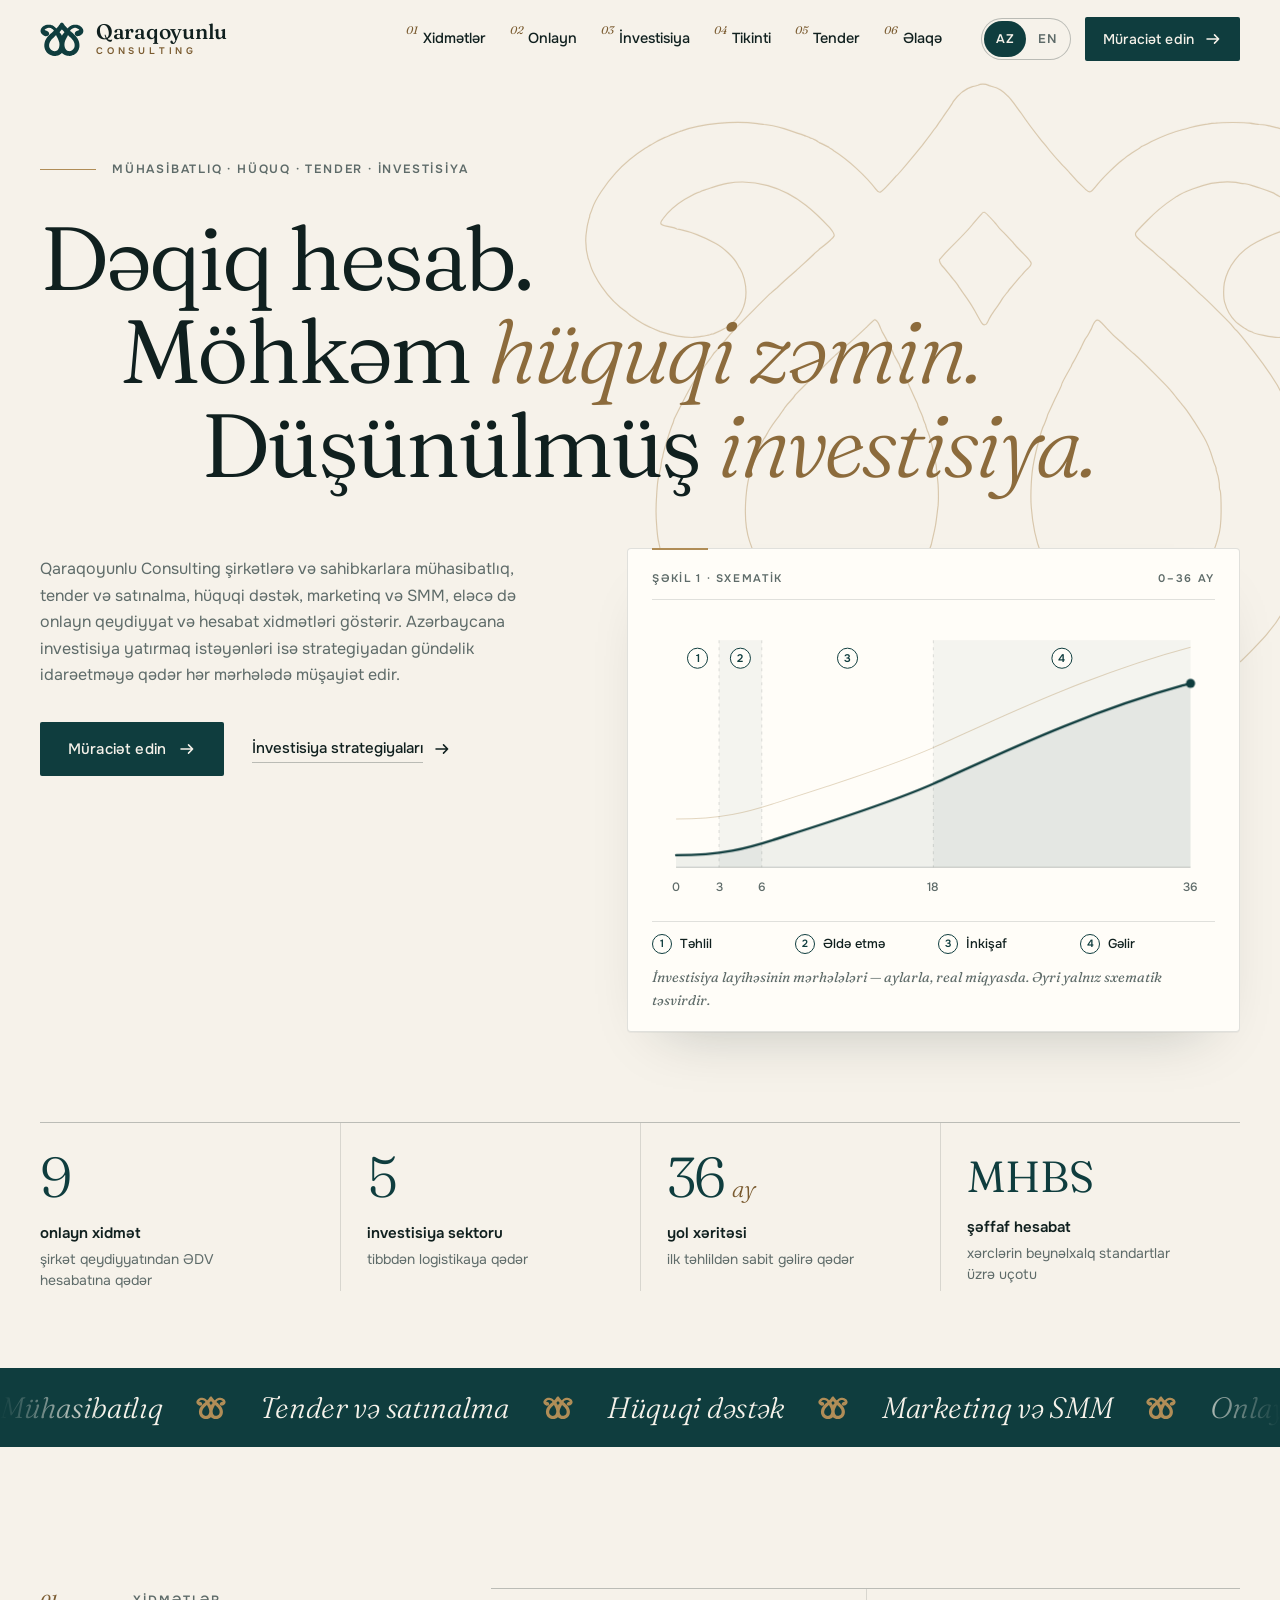
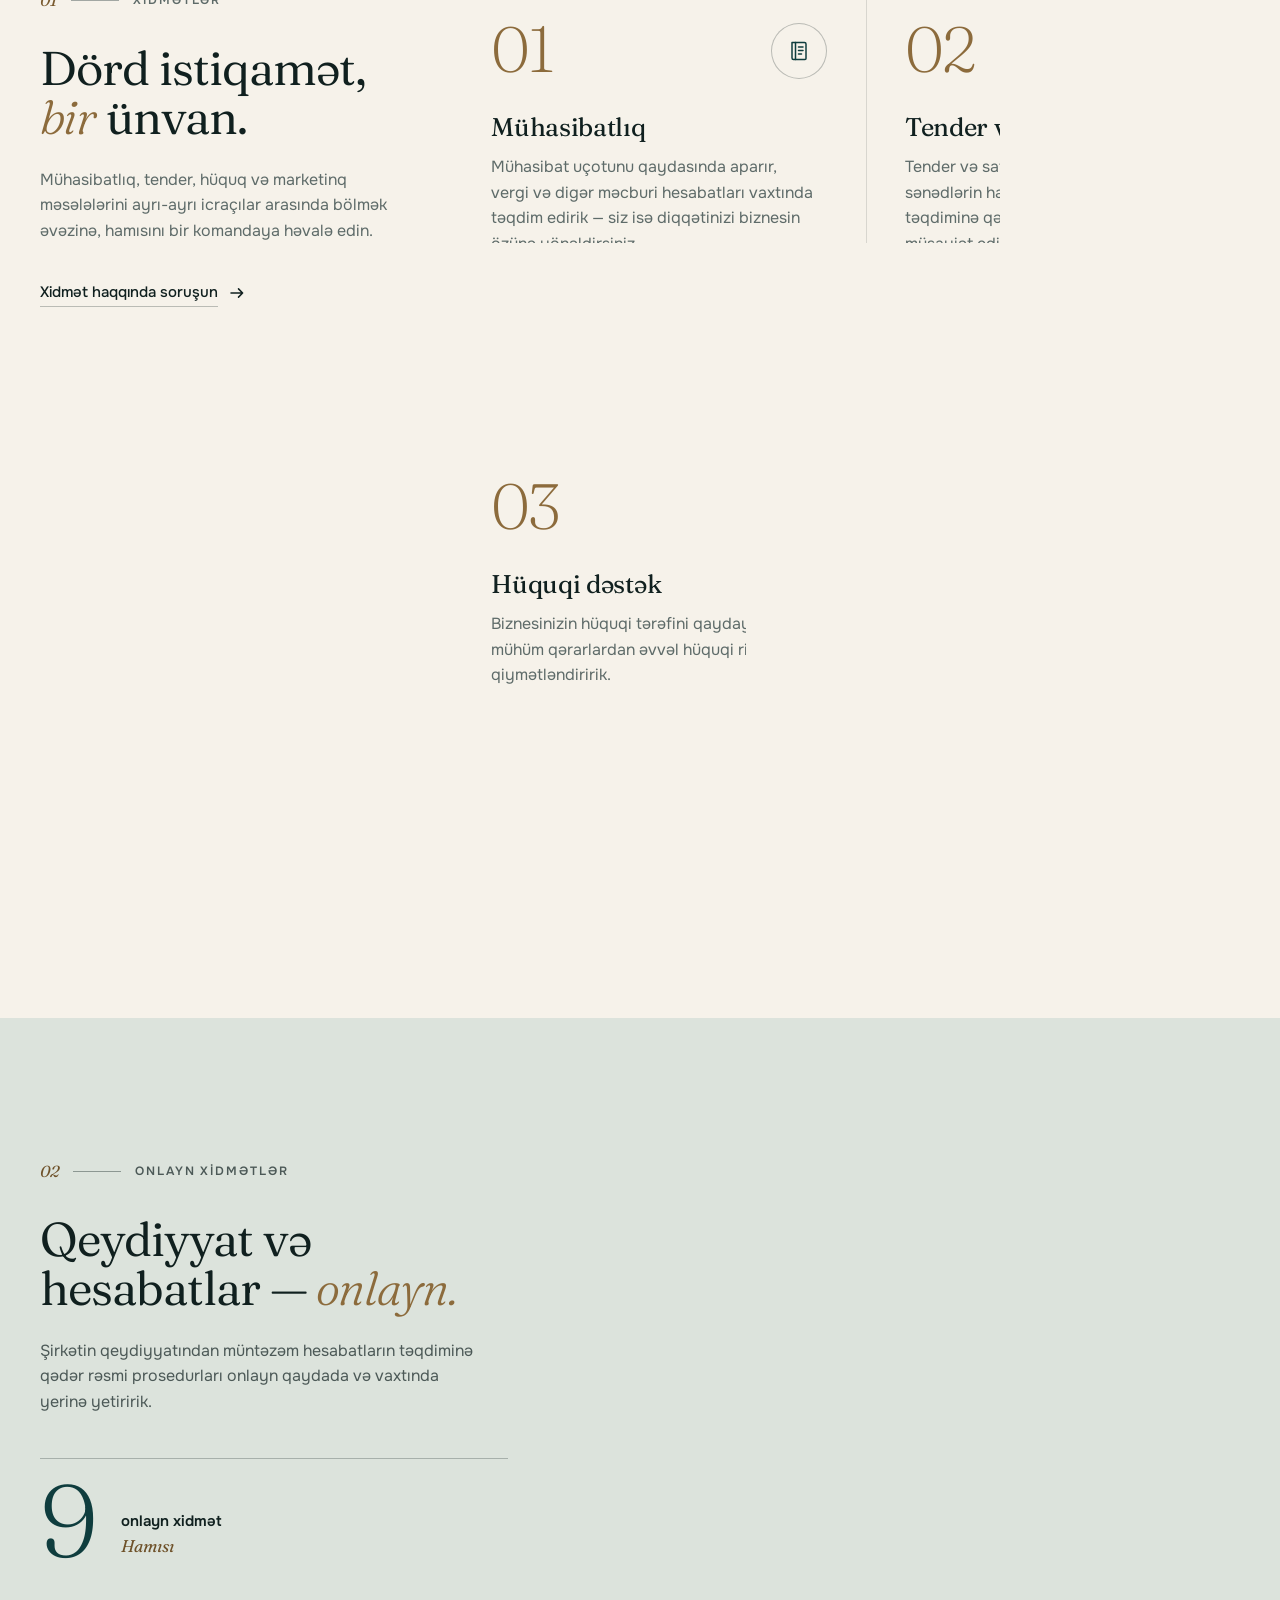
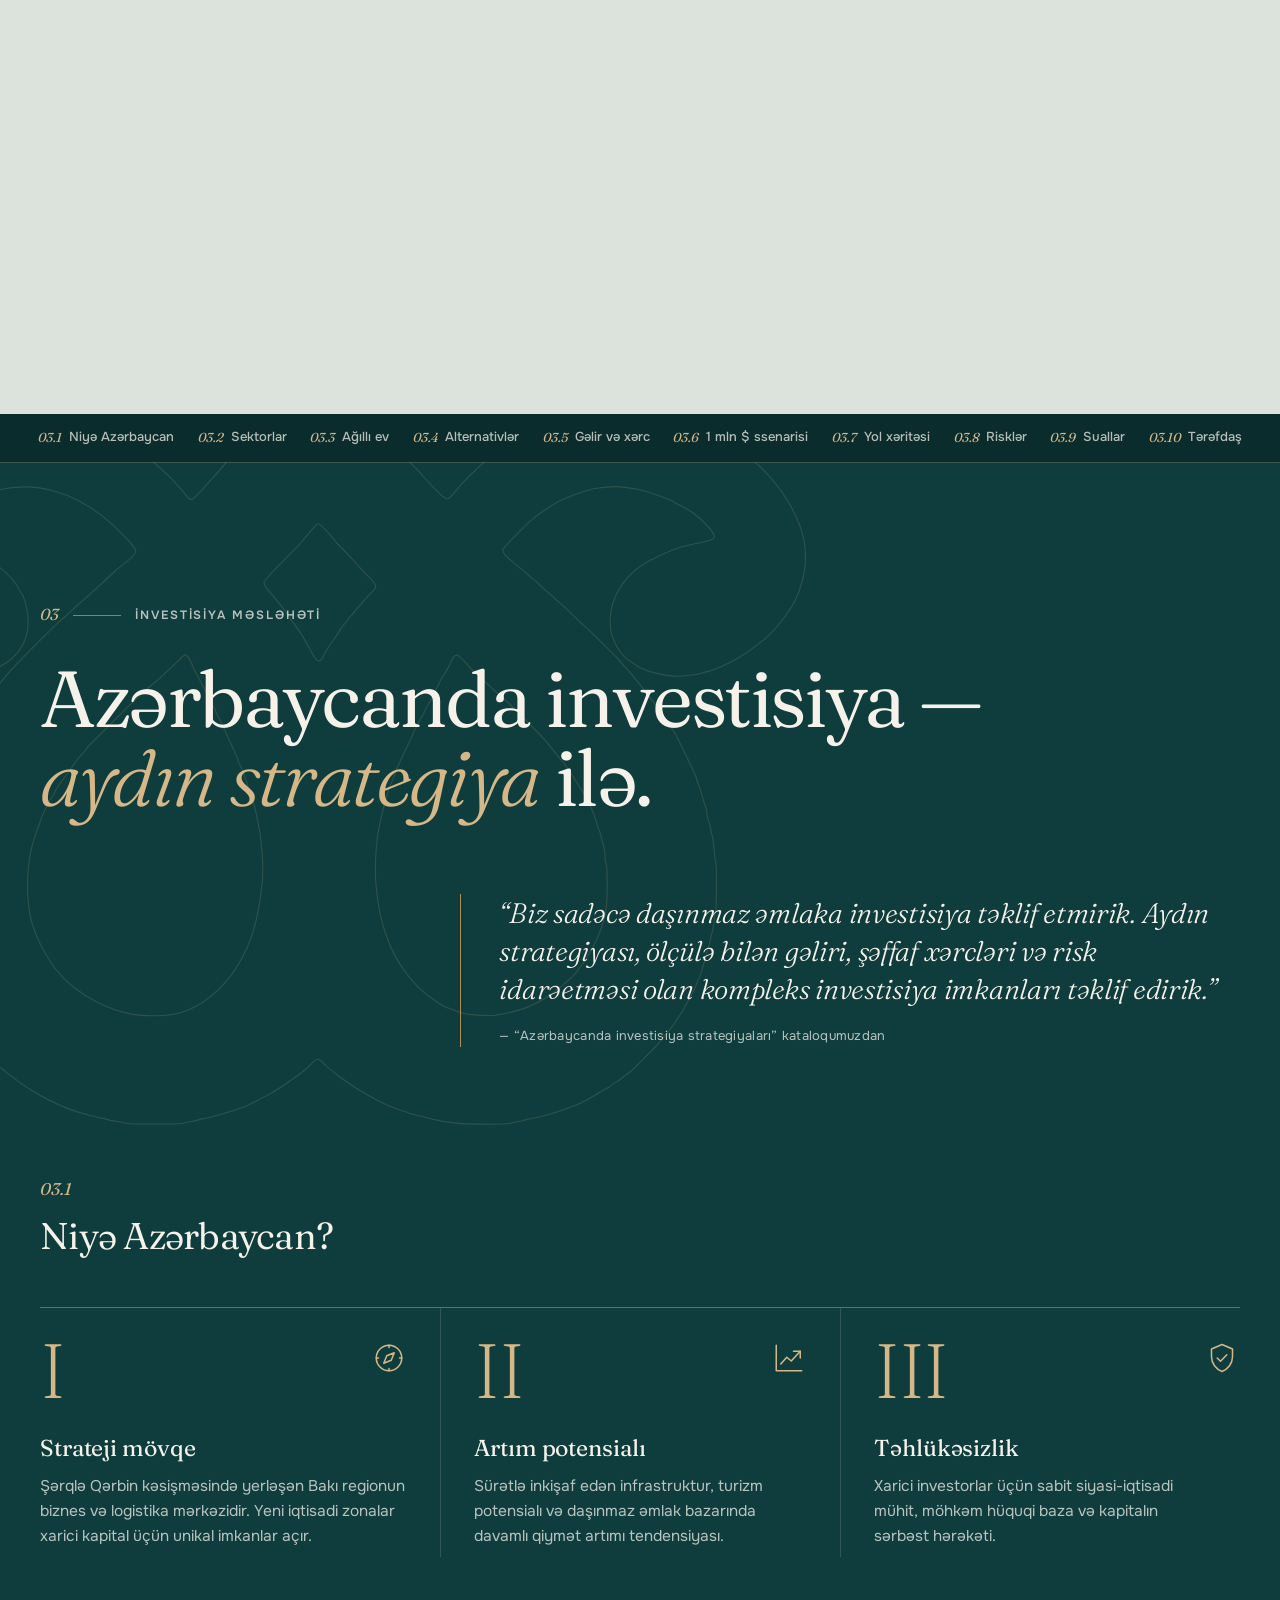
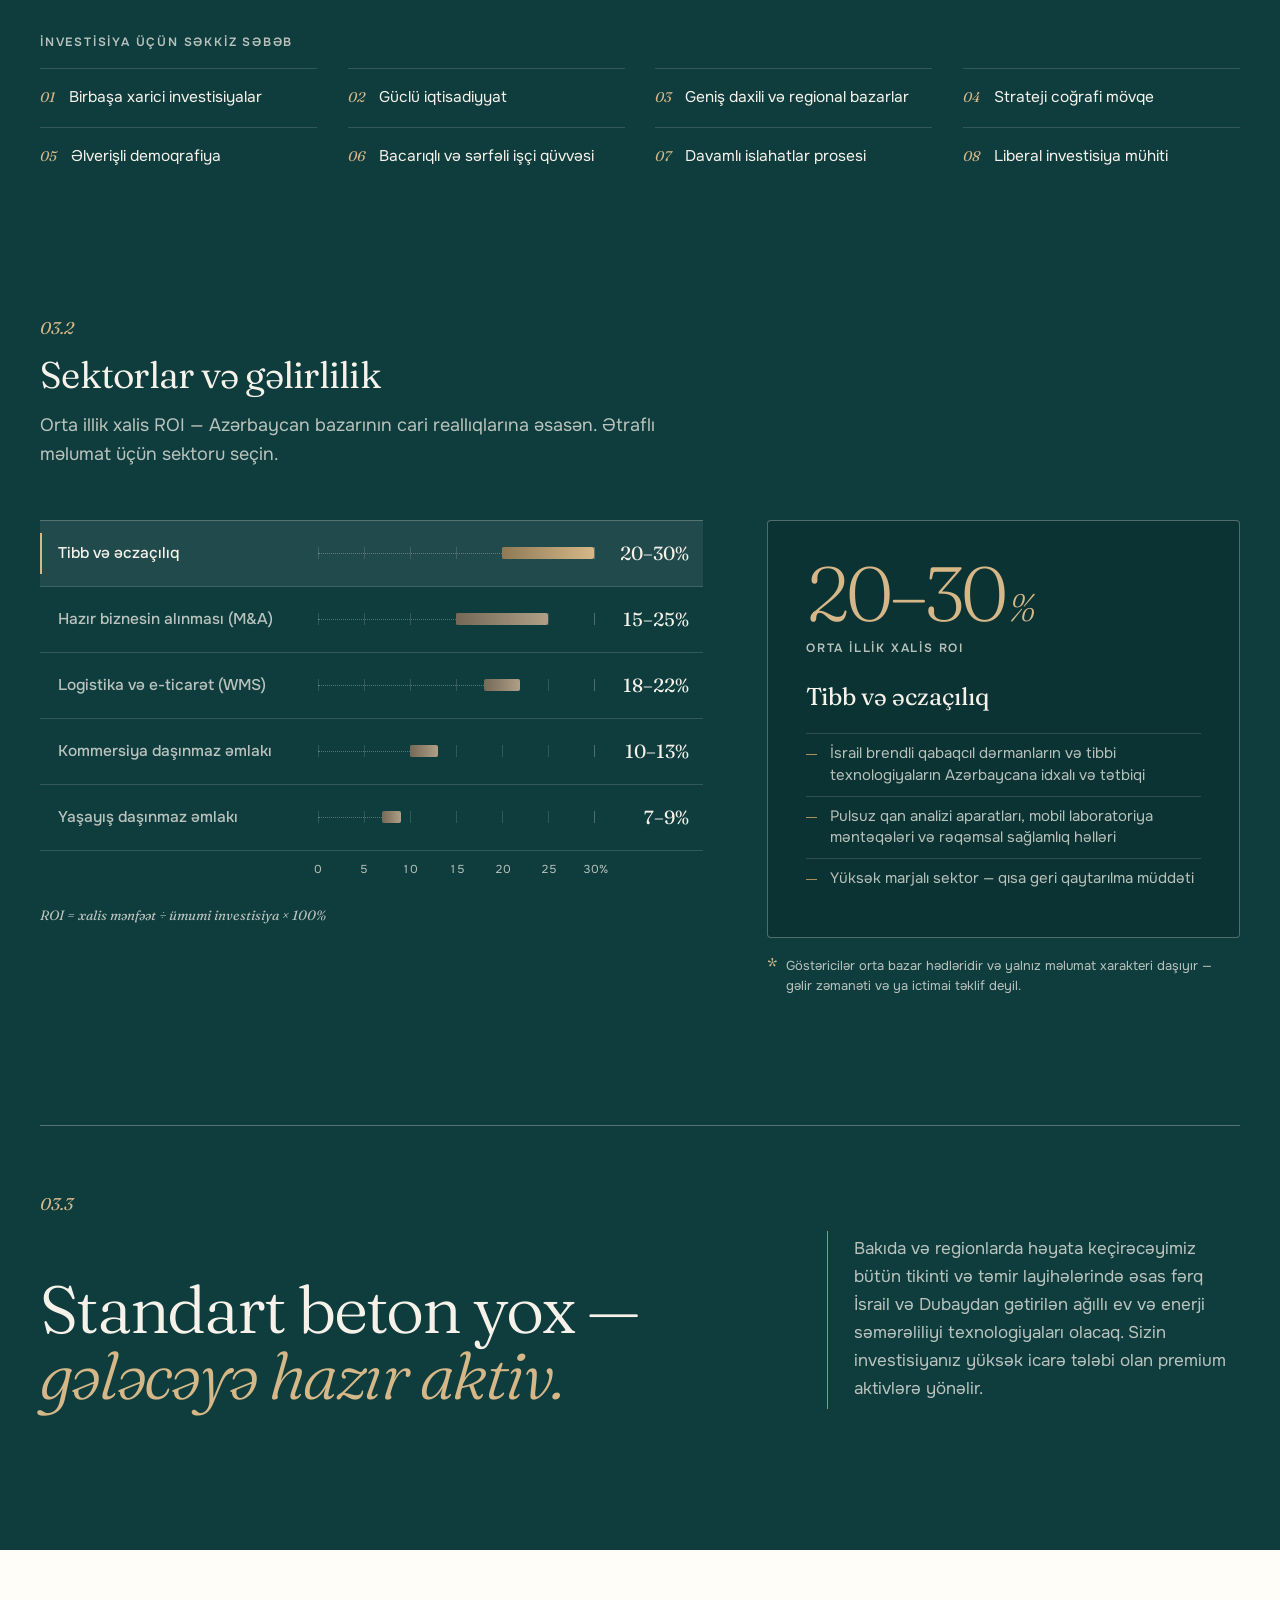
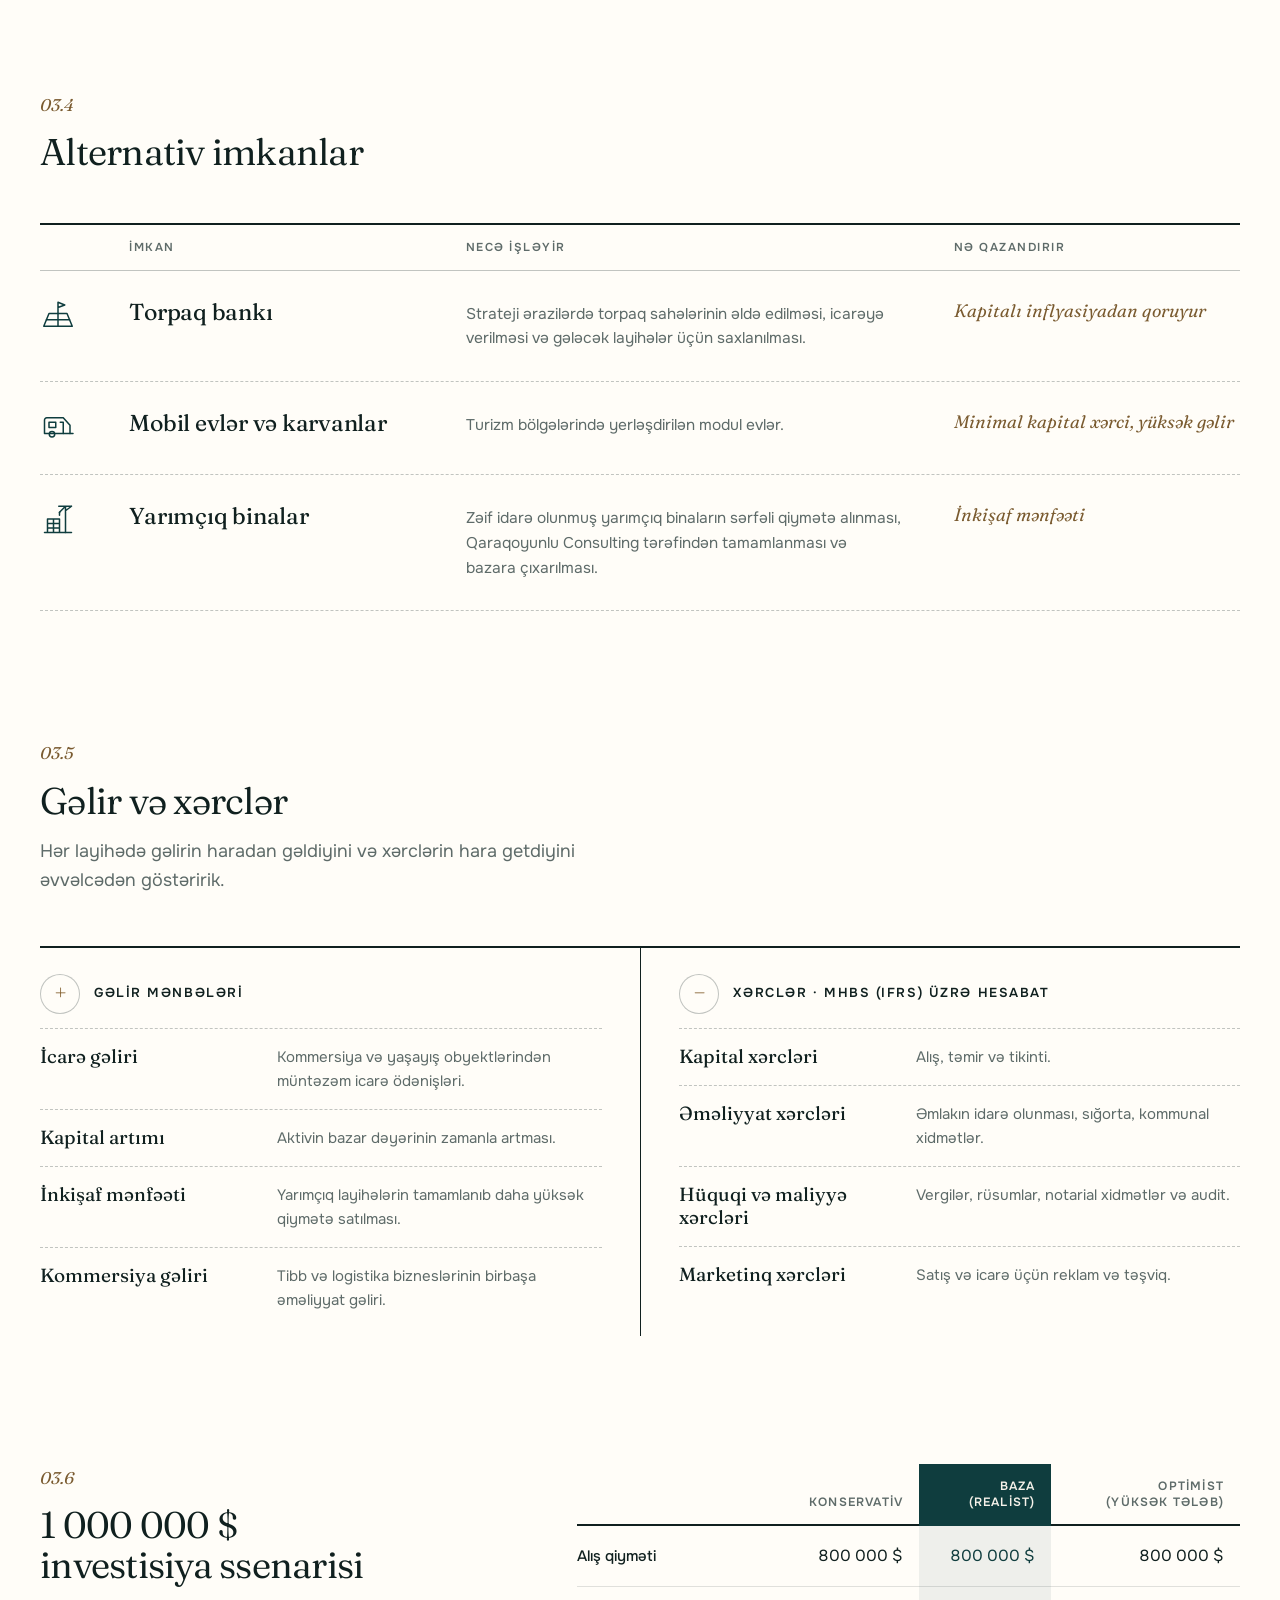
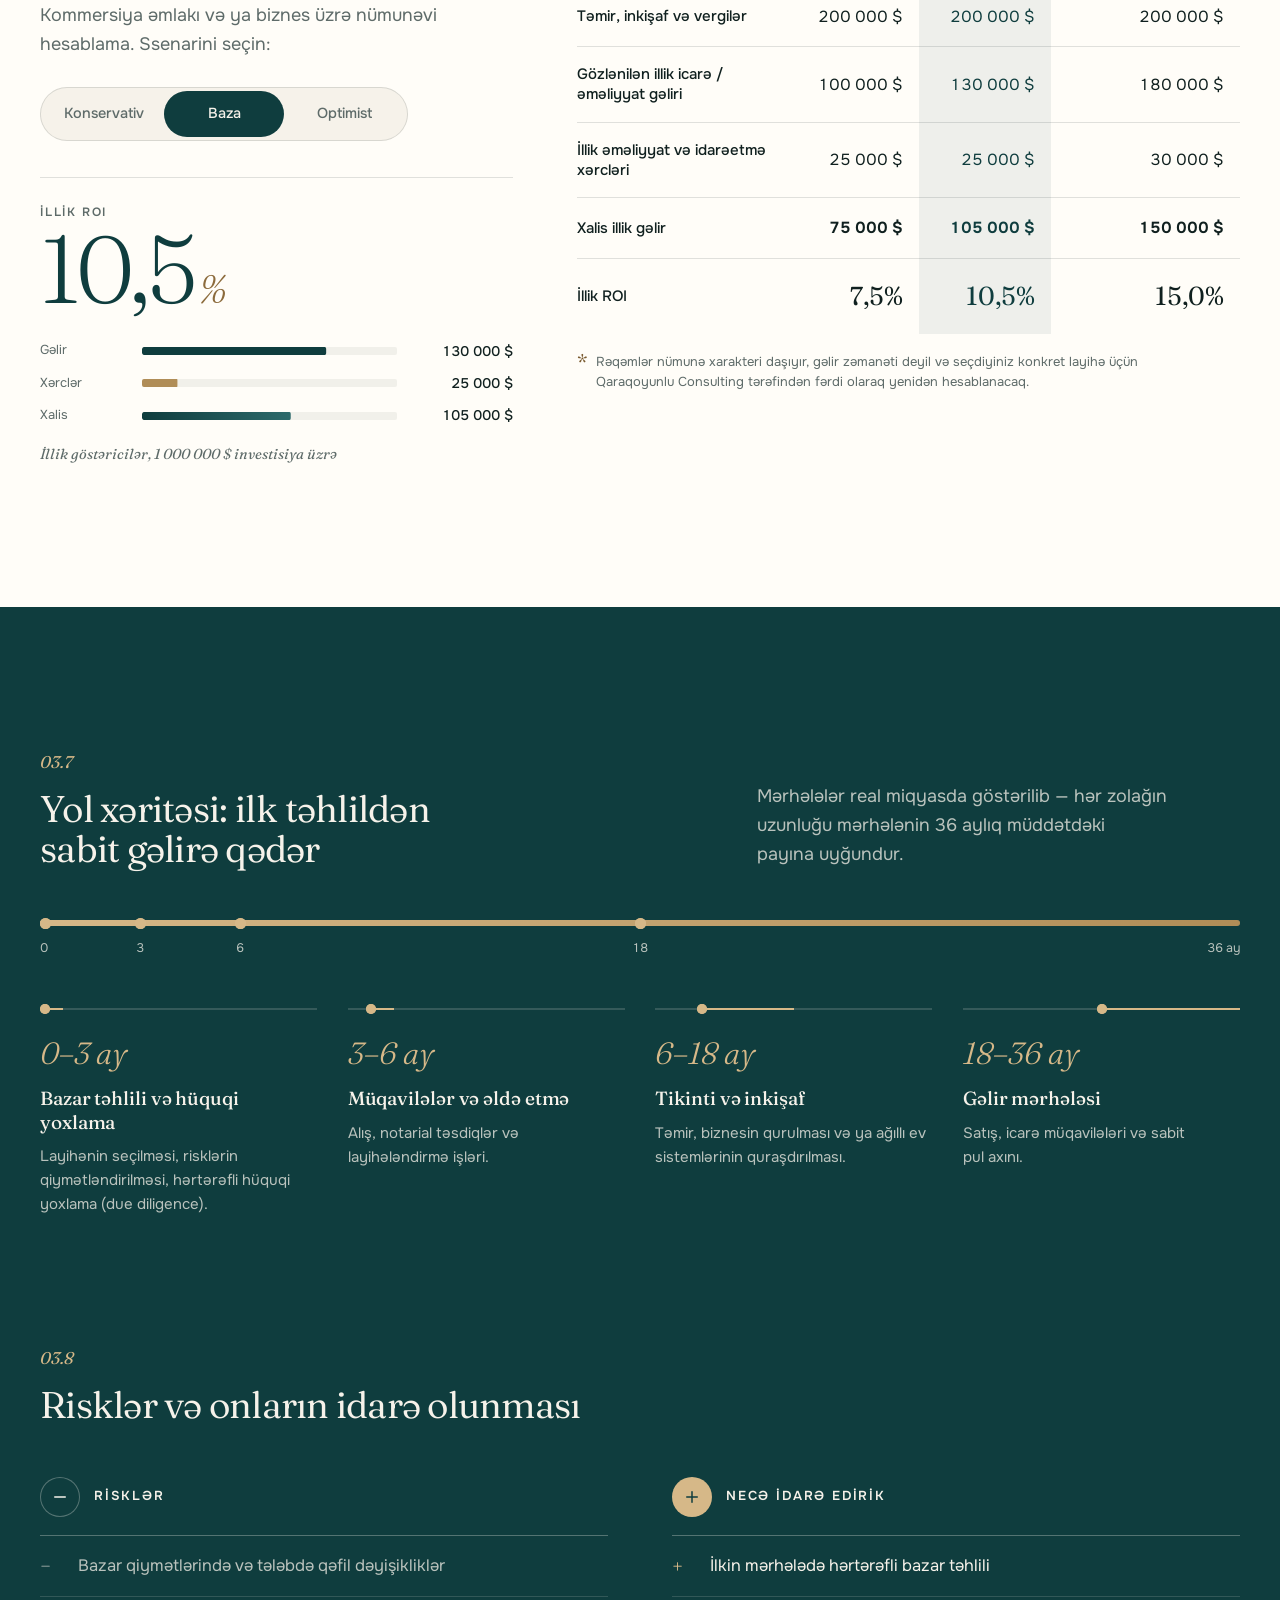
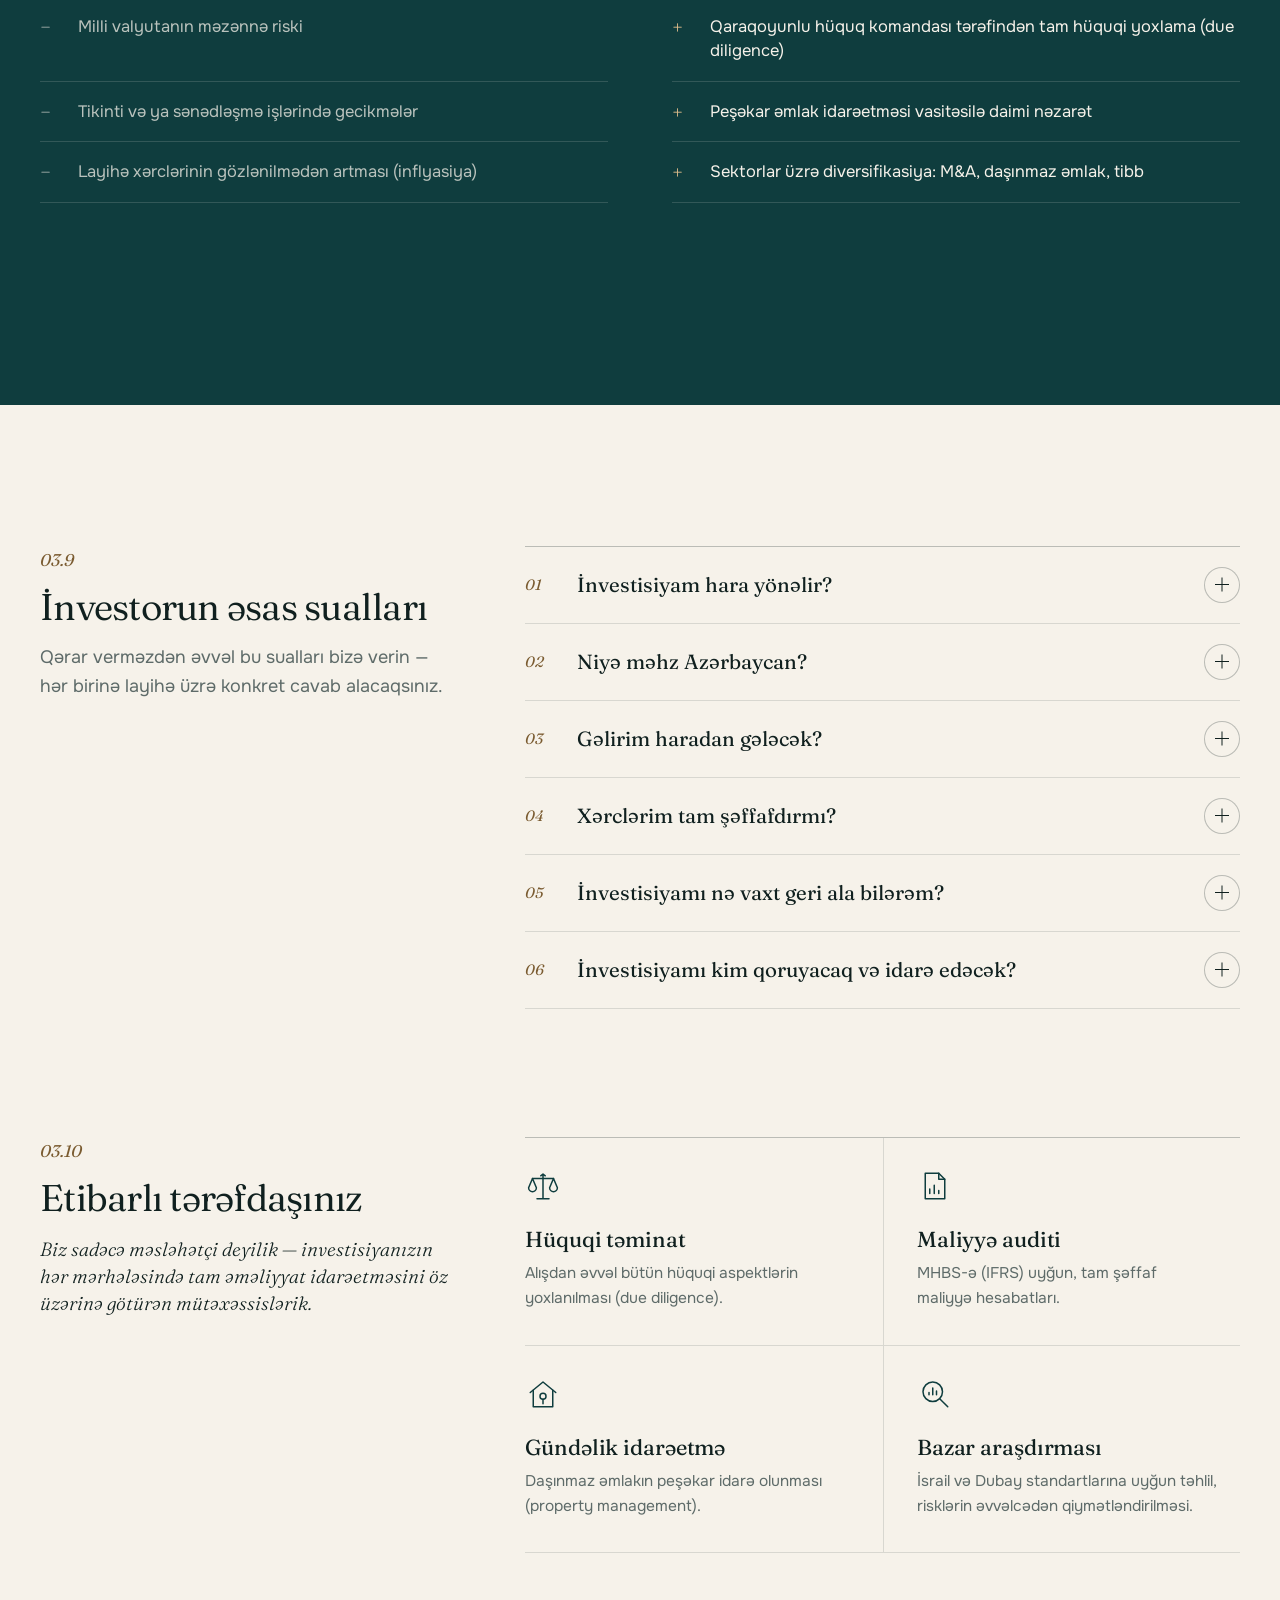
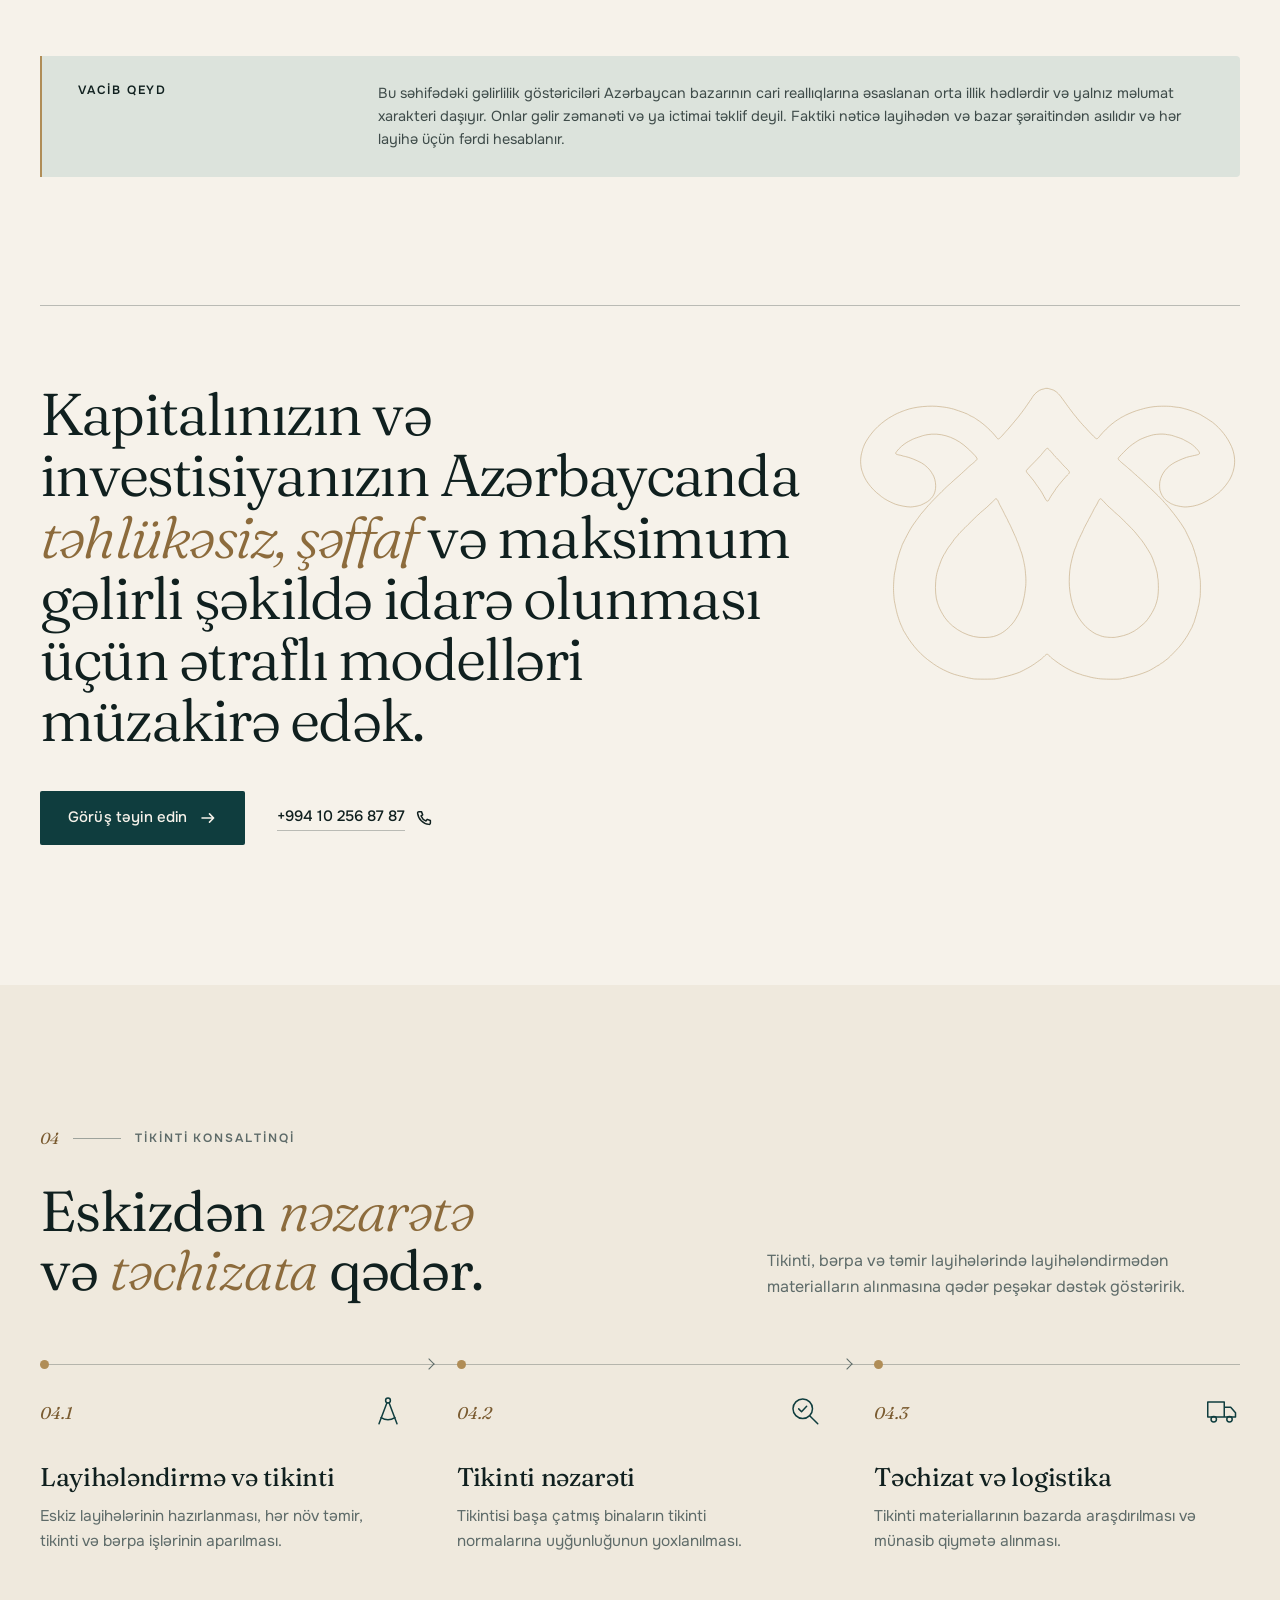
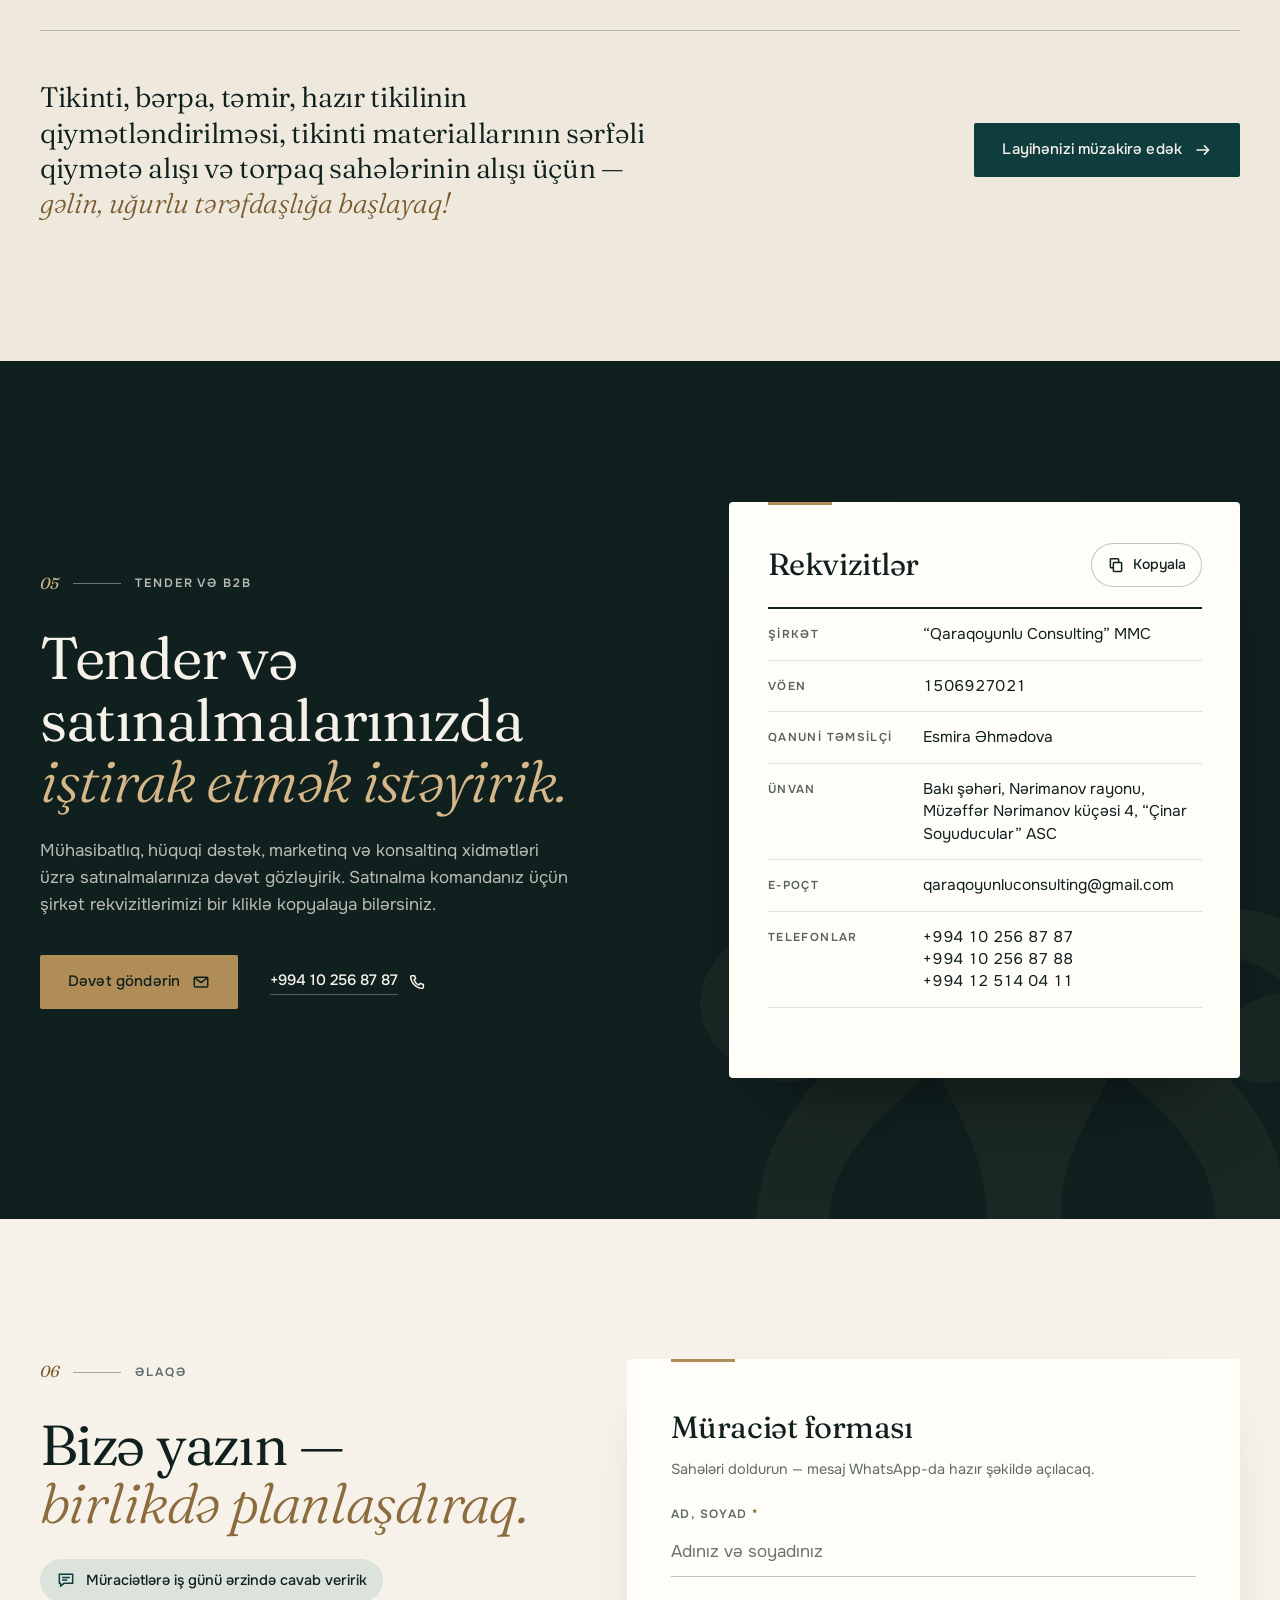
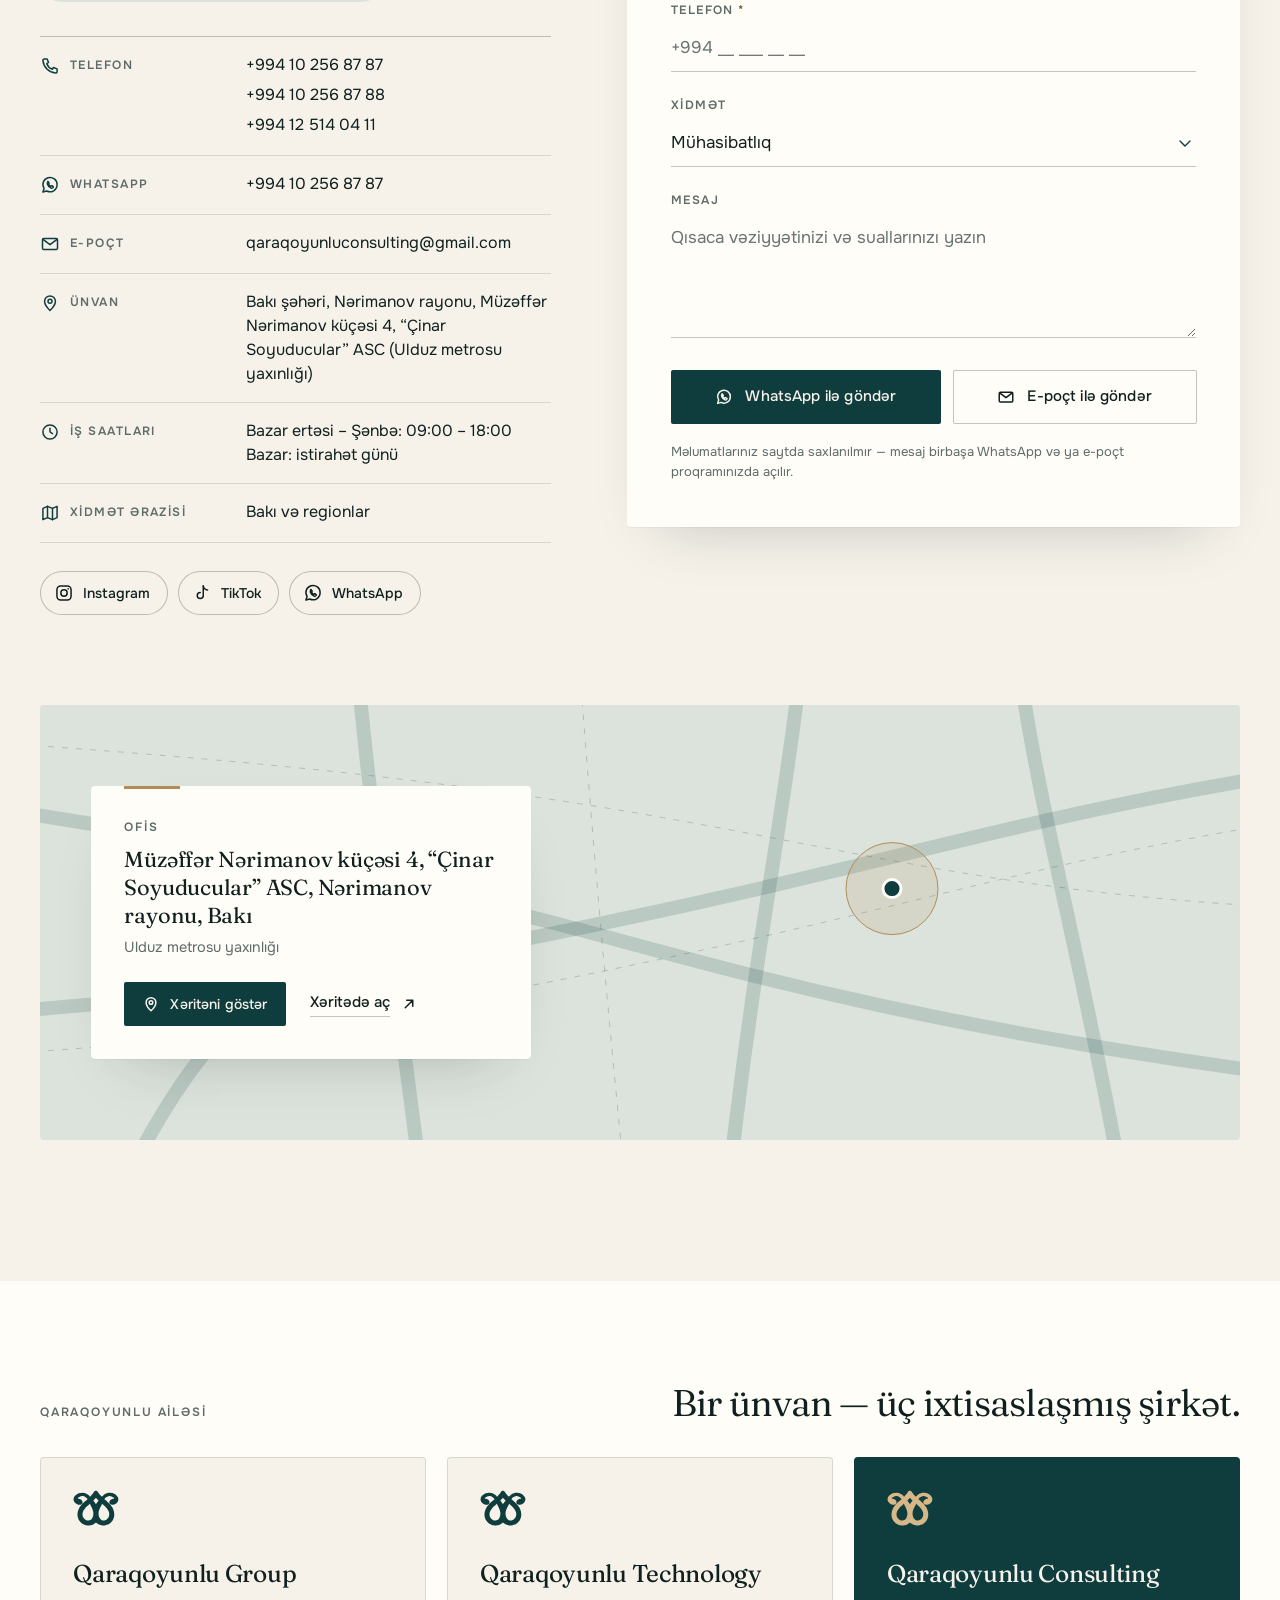
==== consulting/index.html @ 3daa5a55 "Qaraqoyunlu saytları: təqdimat versiyası Co-Authored-By: Claude Opus 5.5 <noreply@anthropic.com> Cla" ====
<!doctype html>
<html lang="az">
<head>
  <meta name="robots" content="noindex, nofollow">
  <meta charset="utf-8">
  <meta name="viewport" content="width=device-width, initial-scale=1, viewport-fit=cover">
  <title data-i18n="meta.title">Qaraqoyunlu Consulting — mühasibatlıq, tender, hüquqi dəstək və investisiya | Bakı</title>
  <meta name="description" content="Qaraqoyunlu Consulting MMC: mühasibatlıq, tender və satınalma, hüquqi dəstək, marketinq və SMM, onlayn qeydiyyat və hesabatlar, Azərbaycanda investisiya strategiyaları. Bakı, Nərimanov rayonu." data-i18n-attr="content:meta.desc">
  <link rel="canonical" href="https://qaraqoyunluconsulting.az/">
  <link rel="alternate" hreflang="az" href="https://qaraqoyunluconsulting.az/">
  <link rel="alternate" hreflang="en" href="https://qaraqoyunluconsulting.az/?lang=en">
  <link rel="alternate" hreflang="x-default" href="https://qaraqoyunluconsulting.az/">
  <meta name="theme-color" content="#F6F2EA">
  <link rel="icon" href="favicon.svg" type="image/svg+xml">

  <!-- Open Graph -->
  <meta property="og:type" content="website">
  <meta property="og:site_name" content="Qaraqoyunlu Consulting">
  <meta property="og:title" content="Qaraqoyunlu Consulting — dəqiq hesab, möhkəm hüquqi zəmin, düşünülmüş investisiya" data-i18n-attr="content:meta.og.title">
  <meta property="og:description" content="Mühasibatlıq, tender və satınalma, hüquqi dəstək, SMM, onlayn qeydiyyat və Azərbaycanda investisiya məsləhəti — bir ünvanda." data-i18n-attr="content:meta.og.desc">
  <meta property="og:url" content="https://qaraqoyunluconsulting.az/">
  <!-- og-image.jpg is a generated typographic card (1200×630); replace if the client prefers another visual -->
  <meta property="og:image" content="https://qaraqoyunluconsulting.az/assets/img/og-image.jpg">
  <meta property="og:image:width" content="1200">
  <meta property="og:image:height" content="630">
  <meta property="og:locale" content="az_AZ">
  <meta property="og:locale:alternate" content="en_US">
  <meta name="twitter:card" content="summary_large_image">

  <!-- above-the-fold fonts: display (upright + italic for the headline emphasis) and body;
       the *-az-* files are ~4 KB subsets holding the Azerbaijani letters Ə ə İ Ğ ğ Ş ş -->
  <link rel="preload" href="assets/fonts/fraunces-latin-wght-normal.woff2" as="font" type="font/woff2" crossorigin>
  <link rel="preload" href="assets/fonts/fraunces-az-wght-normal.woff2" as="font" type="font/woff2" crossorigin>
  <link rel="preload" href="assets/fonts/fraunces-latin-wght-italic.woff2" as="font" type="font/woff2" crossorigin>
  <link rel="preload" href="assets/fonts/fraunces-az-wght-italic.woff2" as="font" type="font/woff2" crossorigin>
  <link rel="preload" href="assets/fonts/onest-latin-wght-normal.woff2" as="font" type="font/woff2" crossorigin>
  <link rel="preload" href="assets/fonts/onest-az-wght-normal.woff2" as="font" type="font/woff2" crossorigin>
  <link rel="stylesheet" href="assets/css/fonts.css">
  <link rel="stylesheet" href="assets/css/base.css">
  <link rel="stylesheet" href="assets/css/style.css">
  <!-- hides reveal targets before first paint (core.js adds the same class);
       if core.js never arrives, the class is removed again so no content stays hidden.
       An English visit (?lang=en, or English chosen earlier) gets lang="en" before the page is
       laid out: switching it later makes the browser re-shape and re-lay out every line. -->
  <script>(function(d){d.classList.add('js');try{var l=new URLSearchParams(location.search).get('lang');if(l!=='az'&&l!=='en')l=localStorage.getItem('qq-lang');if(l==='en')d.setAttribute('lang','en');}catch(e){}setTimeout(function(){if(!window.QQ){d.classList.remove('js');d.setAttribute('lang','az');}},2500);})(document.documentElement);</script>

  <!-- TODO(client): placeholder — openingHours, areaServed and the TikTok URL in sameAs are approved placeholders; confirm. -->
  <script type="application/ld+json">
  {
    "@context": "https://schema.org",
    "@type": "ProfessionalService",
    "@id": "https://qaraqoyunluconsulting.az/#company",
    "name": "Qaraqoyunlu Consulting",
    "legalName": "\"Qaraqoyunlu Consulting\" MMC",
    "url": "https://qaraqoyunluconsulting.az/",
    "logo": "https://qaraqoyunluconsulting.az/assets/img/logo-mark.svg",
    "image": "https://qaraqoyunluconsulting.az/assets/img/og-image.jpg",
    "description": "Mühasibatlıq, tender və satınalma, hüquqi dəstək, marketinq və SMM, onlayn qeydiyyat və hesabatlar, Azərbaycanda investisiya məsləhəti.",
    "taxID": "1506927021",
    "email": "qaraqoyunluconsulting@gmail.com",
    "telephone": ["+994102568787", "+994102568788", "+994125140411"],
    "openingHours": "Mo-Sa 09:00-18:00",
    "areaServed": "Bakı və regionlar",
    "address": {
      "@type": "PostalAddress",
      "streetAddress": "Müzəffər Nərimanov küçəsi 4, \"Çinar Soyuducular\" ASC",
      "addressLocality": "Bakı",
      "addressRegion": "Nərimanov rayonu",
      "addressCountry": "AZ"
    },
    "sameAs": [
      "https://www.instagram.com/qaraqoyunluconsulting/",
      "https://www.tiktok.com/@qaraqoyunluconsulting"
    ]
  }
  </script>
</head>
<body>
<!-- Logo symbol: reuse anywhere with an svg (viewBox 0 0 1812 1422) containing use href="#qq-mark" -->
<svg xmlns="http://www.w3.org/2000/svg" style="display:none" aria-hidden="true"><symbol id="qq-mark" viewBox="0 0 1812 1422"><path fill-rule="evenodd" d="M889 27C886 28,881 30,877 30C863 34,846 47,834 64C832 69,823 81,810 100C809 102,804 108,801 113C798 118,794 123,793 124C790 129,776 147,766 160C748 182,709 228,708 228C708 228,701 236,692 246C673 267,671 268,663 257C642 229,602 192,570 172C566 169,561 166,560 165C557 163,557 163,538 154C532 150,527 147,526 147C526 146,523 145,519 144C515 142,509 140,504 138C496 135,475 128,460 123C449 120,427 115,416 114C412 113,405 113,401 112C351 105,276 112,234 128C231 129,226 131,223 132C217 134,208 138,196 143C189 146,172 155,166 159C163 160,158 164,154 166C132 180,106 201,88 221C65 246,42 281,36 300C35 303,34 306,33 308C32 310,30 315,30 319C29 322,27 327,27 330C25 334,24 344,22 360C21 373,23 397,27 411C29 415,30 420,31 422C34 435,47 460,57 473C70 492,93 516,113 530C116 533,120 536,121 537C126 540,134 546,134 546C135 546,138 548,141 550C150 556,174 567,186 572C208 579,238 585,257 585C266 585,290 581,296 579C298 578,302 577,304 577C309 575,330 565,337 560C364 541,376 518,376 485C376 466,370 444,363 433C362 432,359 427,357 423C350 409,326 386,309 377C283 363,252 351,233 347C230 347,226 345,223 345C221 344,215 342,210 341C186 337,183 334,192 323C204 307,222 291,240 280C247 276,270 264,271 264C272 264,275 263,278 261C282 260,290 257,296 255C303 253,311 250,314 249C317 248,326 246,335 244C394 234,456 251,509 293C527 307,546 326,561 342C570 353,572 356,571 360C570 363,555 377,538 390C535 393,529 398,525 402C518 409,500 425,486 438C464 457,454 466,445 475C440 479,433 485,431 487C426 491,357 560,354 564C353 566,347 572,341 578C332 589,310 615,305 620C304 622,300 627,296 633C292 638,288 644,287 645C286 646,284 649,283 651C276 659,256 689,252 698C247 706,219 761,217 766C217 768,215 773,214 776C208 789,192 843,192 848C192 849,191 852,190 855C190 858,188 864,188 869C186 880,183 892,182 897C180 905,177 946,177 970C177 989,180 1029,183 1038C183 1039,185 1046,186 1053C187 1060,189 1068,190 1070C190 1072,191 1077,192 1080C194 1091,207 1131,213 1143C215 1147,217 1151,217 1152C217 1153,218 1155,220 1158C221 1160,222 1163,222 1164C222 1164,223 1167,225 1170C227 1173,230 1177,231 1179C232 1181,235 1186,238 1191C269 1242,308 1285,354 1317C357 1319,362 1323,366 1326C370 1328,376 1333,380 1335C383 1337,390 1341,395 1344C416 1356,445 1369,464 1375C486 1381,496 1384,506 1386C512 1387,519 1389,522 1390C526 1391,533 1392,538 1393C543 1394,550 1395,553 1396C563 1398,647 1398,657 1396C661 1395,667 1394,672 1393C676 1393,682 1391,685 1390C688 1389,694 1388,698 1387C714 1384,754 1372,772 1365C779 1362,801 1350,809 1346C827 1336,841 1327,850 1320C853 1318,856 1316,857 1315C867 1309,885 1294,892 1286C901 1277,903 1278,915 1290C919 1295,923 1298,943 1313C979 1340,1027 1366,1054 1373C1057 1374,1064 1376,1068 1378C1073 1379,1082 1382,1088 1383C1094 1385,1103 1387,1110 1389C1116 1390,1123 1392,1126 1392C1130 1393,1138 1394,1144 1395C1160 1398,1240 1399,1251 1396C1254 1395,1260 1394,1265 1393C1269 1393,1275 1391,1279 1390C1283 1389,1288 1388,1292 1387C1314 1383,1346 1373,1368 1364C1386 1357,1396 1351,1418 1337C1423 1335,1428 1331,1430 1331C1431 1330,1434 1328,1436 1326C1439 1324,1443 1321,1446 1320C1455 1313,1464 1306,1472 1300C1481 1292,1520 1252,1528 1242C1540 1228,1558 1202,1565 1190C1574 1174,1583 1157,1585 1154C1588 1146,1592 1136,1593 1134C1594 1134,1596 1128,1598 1120C1600 1113,1603 1104,1604 1100C1606 1096,1607 1090,1608 1086C1609 1083,1610 1077,1612 1072C1613 1068,1615 1062,1615 1058C1616 1054,1617 1050,1618 1048C1618 1045,1620 1038,1621 1030C1621 1023,1623 1014,1624 1010C1625 1000,1626 932,1624 926C1623 923,1623 917,1622 912C1620 888,1618 876,1617 872C1616 870,1615 866,1615 863C1614 860,1613 853,1611 847C1609 841,1608 836,1608 835C1608 833,1607 830,1607 827C1602 813,1599 801,1597 794C1594 786,1593 782,1587 765C1583 756,1556 699,1551 690C1528 653,1506 624,1479 591C1471 581,1462 570,1459 568C1457 566,1452 560,1448 555C1439 545,1393 500,1384 492C1381 490,1374 483,1368 477C1362 471,1353 463,1348 458C1343 454,1338 449,1336 448C1335 447,1330 442,1326 438C1321 434,1316 430,1314 428C1313 427,1306 421,1299 414C1291 408,1281 399,1277 395C1272 391,1262 383,1254 376C1239 363,1236 359,1238 354C1239 352,1249 341,1262 328C1286 303,1297 294,1320 279C1323 277,1328 274,1329 273C1344 263,1382 249,1405 244C1423 241,1447 240,1460 242C1466 243,1475 245,1480 245C1486 246,1493 248,1496 249C1499 250,1507 253,1514 255C1527 259,1539 264,1544 266C1545 267,1550 270,1556 273C1568 279,1569 280,1579 286C1591 294,1601 303,1614 318C1625 332,1624 336,1606 340C1601 341,1593 343,1588 344C1583 345,1577 347,1574 347C1558 350,1527 363,1506 374C1467 394,1441 428,1434 465C1432 477,1432 499,1435 508C1439 523,1448 539,1459 550C1464 555,1485 569,1490 571C1492 571,1495 573,1496 573C1500 577,1539 585,1553 585C1563 585,1590 582,1599 579C1603 578,1608 576,1611 576C1638 568,1675 548,1700 527C1704 524,1708 520,1711 519C1722 510,1745 484,1754 470C1756 467,1759 462,1760 461C1764 456,1776 431,1776 427C1777 425,1778 421,1779 419C1780 417,1782 407,1784 399C1790 366,1786 332,1772 300C1752 255,1722 217,1682 185C1677 182,1651 164,1646 162C1645 161,1641 158,1638 157C1621 146,1619 146,1598 137C1586 132,1556 122,1549 121C1547 120,1541 119,1534 117C1528 116,1518 114,1511 114C1504 113,1495 112,1490 111C1479 109,1427 109,1415 111C1410 111,1402 112,1397 113C1387 114,1369 118,1357 121C1354 122,1347 124,1343 125C1319 131,1293 142,1272 152C1265 156,1257 160,1255 161C1252 162,1249 164,1248 165C1247 166,1241 170,1234 174C1228 178,1221 183,1218 185C1216 187,1211 191,1208 193C1195 203,1166 231,1154 246C1139 265,1137 266,1129 259C1121 252,1097 227,1092 221C1089 217,1082 210,1077 205C1068 195,1053 179,1044 167C1041 163,1034 155,1030 150C1022 140,992 100,984 88C972 72,961 56,955 51C946 41,932 32,924 31C922 30,917 29,914 28C907 25,896 24,889 27M898 311C894 315,883 328,878 334C872 342,853 362,828 387C814 401,805 412,804 413C803 418,805 420,810 427C813 430,819 437,823 442C827 447,833 455,836 458C839 462,845 469,848 475C852 480,856 487,858 489C869 504,875 513,882 526C898 555,899 557,903 557C907 557,909 555,911 550C913 545,924 527,933 515C936 511,941 503,944 498C947 494,952 487,955 484C957 481,961 476,963 474C965 472,969 466,973 462C977 458,983 450,987 446C991 441,996 436,998 434C1011 422,1011 421,990 400C980 390,969 379,966 374C962 370,953 360,946 353C938 346,931 337,929 334C915 318,906 308,903 308C901 308,899 309,898 311M644 561C626 578,618 586,606 596C601 600,593 607,588 611C583 616,577 622,574 624C566 631,492 705,485 712C483 716,478 722,474 726C470 730,465 736,462 740C460 744,454 752,449 759C438 773,434 778,426 792C422 799,418 807,415 810C410 820,403 833,401 840C383 888,379 902,376 938C373 973,376 1012,384 1036C386 1042,389 1050,390 1053C393 1063,407 1089,419 1107C438 1135,470 1161,504 1178C540 1195,568 1202,609 1201C641 1200,658 1196,682 1183C705 1171,735 1143,751 1118C773 1085,786 1051,792 1016C793 1013,794 1006,795 1002C796 997,797 988,798 981C799 974,800 963,801 957C802 943,802 929,801 911C800 903,799 892,799 886C798 881,797 873,797 870C792 843,790 835,788 826C785 814,780 796,777 791C777 790,775 785,774 782C774 778,772 775,771 773C771 772,769 769,768 765C768 762,764 754,761 747C758 741,756 735,756 734C756 734,755 731,754 729C751 723,734 685,728 672C726 668,723 661,720 657C718 652,715 647,715 645C714 643,711 638,709 634C707 630,704 625,703 623C702 620,686 588,677 572C675 567,672 561,671 558C668 551,663 546,660 546C659 546,652 553,644 561M1149 549C1148 550,1143 558,1140 566C1136 573,1132 581,1131 582C1129 584,1121 599,1117 608C1116 610,1111 619,1107 627C1103 635,1098 643,1097 645C1097 647,1094 652,1091 657C1087 664,1074 689,1074 690C1074 691,1069 702,1059 722C1050 742,1043 756,1043 757C1043 759,1036 777,1035 779C1030 787,1017 836,1012 864C1007 888,1005 934,1007 960C1013 1039,1035 1095,1077 1142C1093 1160,1126 1184,1141 1188C1144 1189,1147 1190,1149 1191C1155 1194,1173 1199,1181 1199C1196 1201,1220 1201,1224 1200C1226 1199,1232 1199,1236 1198C1254 1195,1271 1190,1286 1184C1298 1178,1315 1170,1318 1167C1320 1166,1323 1164,1324 1163C1331 1159,1359 1135,1367 1127C1389 1101,1410 1064,1417 1039C1418 1035,1420 1030,1420 1028C1424 1017,1427 990,1427 969C1427 954,1426 928,1425 924C1424 923,1423 917,1423 911C1423 905,1421 896,1420 891C1418 886,1417 880,1416 878C1416 875,1415 871,1414 869C1413 867,1410 859,1408 852C1403 835,1395 816,1388 804C1372 777,1360 759,1350 745C1347 741,1343 736,1341 734C1339 731,1333 724,1328 718C1324 713,1318 705,1315 702C1310 695,1242 627,1234 621C1231 619,1225 613,1220 609C1216 605,1209 598,1204 594C1191 583,1184 576,1176 567C1157 546,1154 543,1149 549"/></symbol></svg>

<!-- Line icons: 24×24, drawn for this site (one sprite, used via <use>). Strokes do not scale
     (vector-effect in style.css), so every icon has the same 1.5px line at any size. -->
<svg class="icon-sprite" xmlns="http://www.w3.org/2000/svg" style="display:none" aria-hidden="true">
  <!-- interface -->
  <symbol id="i-arrow" viewBox="0 0 24 24"><path d="M4 12h15.5M14 6.5l5.5 5.5-5.5 5.5"/></symbol>
  <symbol id="i-arrow-ur" viewBox="0 0 24 24"><path d="M7 17 17 7M9 7h8v8"/></symbol>
  <symbol id="i-phone" viewBox="0 0 24 24"><path d="M5.2 3.5h3.4l1.6 4.3-2.1 1.4a11.6 11.6 0 0 0 6.7 6.7l1.4-2.1 4.3 1.6v3.4a1.7 1.7 0 0 1-1.8 1.7C10.7 19.9 4.1 13.3 3.5 5.3a1.7 1.7 0 0 1 1.7-1.8Z"/></symbol>
  <symbol id="i-mail" viewBox="0 0 24 24"><rect x="3" y="5.5" width="18" height="13" rx="1.5"/><path d="m3.6 6.4 8.4 6.4 8.4-6.4"/></symbol>
  <symbol id="i-pin" viewBox="0 0 24 24"><path d="M12 21s-6.5-5.9-6.5-11a6.5 6.5 0 0 1 13 0c0 5.1-6.5 11-6.5 11Z"/><circle cx="12" cy="10" r="2.4"/></symbol>
  <symbol id="i-clock" viewBox="0 0 24 24"><circle cx="12" cy="12" r="8.5"/><path d="M12 7.5V12l3 2"/></symbol>
  <symbol id="i-area" viewBox="0 0 24 24"><path d="M3.5 6.5 9 4l6 2.5L20.5 4v13.5L15 20l-6-2.5-5.5 2.5z"/><path d="M9 4v13.5M15 6.5V20"/></symbol>
  <symbol id="i-reply" viewBox="0 0 24 24"><path d="M4 5h16v11H9.5l-4 3.5V16H4z"/><path d="M8 9h8M8 12h5"/></symbol>
  <symbol id="i-wa" viewBox="0 0 24 24"><path d="M20.5 11.7a8.5 8.5 0 0 1-12.4 7.5L3.5 20.5l1.4-4.4a8.5 8.5 0 1 1 15.6-4.4Z"/><path d="M9 8.2c.3-.4.7-.4 1-.1l.9 1.6c.1.3 0 .6-.2.8l-.5.5c.5 1.1 1.4 2 2.6 2.6l.5-.5c.2-.2.5-.3.8-.2l1.6.9c.3.2.4.6.1 1l-.5.6c-.5.5-1.2.7-1.9.4A8.2 8.2 0 0 1 8.9 11c-.3-.7-.1-1.4.4-1.9Z"/></symbol>
  <symbol id="i-ig" viewBox="0 0 24 24"><rect x="3.5" y="3.5" width="17" height="17" rx="4.5"/><circle cx="12" cy="12" r="3.8"/><path d="M17 6.9v.2"/></symbol>
  <symbol id="i-tiktok" viewBox="0 0 24 24"><path d="M13.5 3.5v11.4a3.6 3.6 0 1 1-3.6-3.6"/><path d="M13.5 3.5c.5 2.7 2.4 4.6 5.2 4.9"/></symbol>
  <symbol id="i-copy" viewBox="0 0 24 24"><rect x="8.5" y="8.5" width="11" height="12" rx="1.2"/><path d="M15.5 8.5v-4a1 1 0 0 0-1-1h-9a1 1 0 0 0-1 1v10a1 1 0 0 0 1 1h3"/></symbol>
  <symbol id="i-check" viewBox="0 0 24 24"><path d="m5 12.5 4.5 4.5L19 7.5"/></symbol>
  <symbol id="i-plus" viewBox="0 0 24 24"><path d="M12 5v14M5 12h14"/></symbol>
  <symbol id="i-minus" viewBox="0 0 24 24"><path d="M5 12h14"/></symbol>
  <!-- core services -->
  <symbol id="s-ledger" viewBox="0 0 24 24"><path d="M5 3.5h12.5A1.5 1.5 0 0 1 19 5v14.5a1 1 0 0 1-1 1H6.5A1.5 1.5 0 0 1 5 19z"/><path d="M8.5 3.5v17M11.5 8h4.5M11.5 11.5h4.5M11.5 15h3"/></symbol>
  <symbol id="s-tender" viewBox="0 0 24 24"><path d="M14 20.5H5.5v-17h9l4 4V11"/><path d="M14.5 3.5v4h4M8.5 9.5h6M8.5 12.5h4"/><circle cx="16.5" cy="16" r="3.2"/><path d="m15.2 16 1 1 1.9-2"/></symbol>
  <symbol id="s-legal" viewBox="0 0 24 24"><path d="M12 4v16M8 20.5h8M5 7h14M10.5 5.2 12 4l1.5 1.2"/><path d="m5 7-2.6 6.2a2.6 2.6 0 0 0 5.2 0z"/><path d="m19 7-2.6 6.2a2.6 2.6 0 0 0 5.2 0z"/></symbol>
  <symbol id="s-smm" viewBox="0 0 24 24"><path d="M3.5 9.5v5h3l7.5 4.5v-14L6.5 9.5z"/><path d="M17.5 9a4 4 0 0 1 0 6M6.5 14.5l1.4 5h2.3l-1-4.4"/></symbol>
  <!-- investment -->
  <symbol id="p-compass" viewBox="0 0 24 24"><circle cx="12" cy="12" r="8.5"/><path d="m15.5 8.5-2 5-5 2 2-5z"/><path d="M12 3.5V5M12 19v1.5M3.5 12H5M19 12h1.5"/></symbol>
  <symbol id="p-growth" viewBox="0 0 24 24"><path d="M3.5 20.5h17M3.5 20.5v-17"/><path d="m6.5 16 4-4.5 3 2.5 6-6.5"/><path d="M15 7.5h4.5V12"/></symbol>
  <symbol id="p-shield" viewBox="0 0 24 24"><path d="M12 3 19 6v5.2c0 4.4-3 8.2-7 9.8-4-1.6-7-5.4-7-9.8V6z"/><path d="m8.8 12 2.2 2.2 4.2-4.4"/></symbol>
  <symbol id="a-land" viewBox="0 0 24 24"><path d="M2.5 19.5 6 11h12l3.5 8.5z"/><path d="M12 11v8.5M4.3 15.2h15.4"/><path d="M12 11V3.5l4.5 1.8L12 7"/></symbol>
  <symbol id="a-caravan" viewBox="0 0 24 24"><path d="M3 17V8a1.5 1.5 0 0 1 1.5-1.5h11l4.5 5V17z"/><path d="M6 9.5h4.5v3.5H6zM13.5 9.5h2v7.5"/><circle cx="8" cy="17.5" r="1.8"/><path d="M20 17h2"/></symbol>
  <symbol id="a-crane" viewBox="0 0 24 24"><path d="M3 21h18M5 21v-9h8v9M5 15h8M5 18h8M9 12v9"/><path d="M17 21V3.5M12.5 3.5H21M17 3.5 13 7.5M17 6.5l4-3"/><path d="M13 7.5v2"/></symbol>
  <!-- construction consulting -->
  <symbol id="c-design" viewBox="0 0 24 24"><circle cx="12" cy="5" r="1.6"/><path d="m11.3 6.5-5.3 14M12.7 6.5l5.3 14"/><path d="M7.4 16.4a9 9 0 0 0 9.2 0"/></symbol>
  <symbol id="c-inspect" viewBox="0 0 24 24"><circle cx="10.5" cy="10.5" r="6.5"/><path d="m15.3 15.3 5.2 5.2"/><path d="m7.8 10.6 1.9 1.9 3.4-3.6"/></symbol>
  <symbol id="c-supply" viewBox="0 0 24 24"><path d="M2.5 6h11v10h-11zM13.5 9.5h4.3l3.2 3.6V16h-7.5"/><circle cx="6.5" cy="17.5" r="1.8"/><circle cx="17" cy="17.5" r="1.8"/></symbol>
  <!-- reliable partner -->
  <symbol id="t-audit" viewBox="0 0 24 24"><path d="M5.5 3.5h9l4 4v13h-13z"/><path d="M14.5 3.5v4h4"/><path d="M8.5 17v-3M11.5 17v-5.5M14.5 17v-2"/></symbol>
  <symbol id="t-manage" viewBox="0 0 24 24"><path d="M3.5 11 12 4l8.5 7"/><path d="M5.5 9.5v11h13v-11"/><circle cx="12" cy="13.5" r="2"/><path d="M12 15.5v3"/></symbol>
  <symbol id="t-research" viewBox="0 0 24 24"><circle cx="10.5" cy="10.5" r="6.5"/><path d="m15.3 15.3 5.2 5.2"/><path d="M8 12.5v-1.5M10.5 12.5V8M13 12.5v-2.5"/></symbol>
</svg>

<a class="skip-link" href="#main" data-i18n="a11y.skip">Məzmuna keç</a>
<div class="scroll-progress" aria-hidden="true"></div>

<!-- =============================================================== HEADER -->
<header class="site-header">
  <div class="container site-header__inner">
    <a class="brand" href="#top" aria-label="Qaraqoyunlu Consulting — səhifənin əvvəli" data-i18n-attr="aria-label:a11y.home">
      <svg class="brand__mark" viewBox="0 0 1812 1422" aria-hidden="true"><use href="#qq-mark"/></svg>
      <span class="brand__word" aria-hidden="true"><span class="brand__name">Qaraqoyunlu</span><span class="brand__sub" lang="en">Consulting</span></span>
    </a>

    <nav class="site-nav" id="site-nav" aria-label="Əsas menyu" data-i18n-attr="aria-label:a11y.nav">
      <ul class="site-nav__list">
        <li><a href="#services"><span class="site-nav__n" aria-hidden="true">01</span><span data-i18n="nav.services">Xidmətlər</span></a></li>
        <li><a href="#online"><span class="site-nav__n" aria-hidden="true">02</span><span data-i18n="nav.online">Onlayn</span></a></li>
        <li><a href="#invest"><span class="site-nav__n" aria-hidden="true">03</span><span data-i18n="nav.invest">İnvestisiya</span></a></li>
        <li><a href="#construction"><span class="site-nav__n" aria-hidden="true">04</span><span data-i18n="nav.construction">Tikinti</span></a></li>
        <li><a href="#tender"><span class="site-nav__n" aria-hidden="true">05</span><span data-i18n="nav.tender">Tender</span></a></li>
        <li><a href="#contact"><span class="site-nav__n" aria-hidden="true">06</span><span data-i18n="nav.contact">Əlaqə</span></a></li>
      </ul>
      <!-- mobile menu only -->
      <div class="site-nav__extra">
        <div class="lang-switch lang-switch--menu" role="group" aria-label="Dil seçimi" data-i18n-attr="aria-label:a11y.lang">
          <button type="button" class="is-active" aria-pressed="true" data-lang-switch="az" aria-label="AZ — Azərbaycan dili" data-i18n-attr="aria-label:a11y.lang.az">AZ</button>
          <button type="button" aria-pressed="false" data-lang-switch="en" aria-label="EN — English" data-i18n-attr="aria-label:a11y.lang.en">EN</button>
        </div>
        <p class="label site-nav__label" data-i18n="nav.reach">Birbaşa əlaqə</p>
        <a class="site-nav__contact" href="tel:+994102568787">+994 10 256 87 87</a>
        <a class="site-nav__contact" href="tel:+994102568788">+994 10 256 87 88</a>
        <a class="site-nav__contact" href="tel:+994125140411">+994 12 514 04 11</a>
        <a class="site-nav__contact site-nav__contact--mail" href="mailto:qaraqoyunluconsulting@gmail.com">qaraqoyunluconsulting@gmail.com</a>
      </div>
    </nav>

    <div class="site-header__actions">
      <div class="lang-switch" role="group" aria-label="Dil seçimi" data-i18n-attr="aria-label:a11y.lang">
        <button type="button" class="is-active" aria-pressed="true" data-lang-switch="az" aria-label="AZ — Azərbaycan dili" data-i18n-attr="aria-label:a11y.lang.az">AZ</button>
        <button type="button" aria-pressed="false" data-lang-switch="en" aria-label="EN — English" data-i18n-attr="aria-label:a11y.lang.en">EN</button>
      </div>
      <a class="btn btn--primary btn--sm site-header__cta" href="#contact"><span data-i18n="header.cta">Müraciət edin</span><svg class="icon" aria-hidden="true"><use href="#i-arrow"/></svg></a>
      <button class="nav-toggle" type="button" data-nav-toggle aria-controls="site-nav" aria-expanded="false" aria-label="Menyu" data-i18n-attr="aria-label:a11y.menu">
        <span class="nav-toggle__bar"></span><span class="nav-toggle__bar"></span>
      </button>
    </div>
  </div>
</header>

<main id="main">

  <!-- =============================================================== HERO
       The hero intro is pure CSS (style.css "hero intro"): it starts with the first paint
       and never waits for JavaScript, so the headline and lead show as early as possible. -->
  <section class="hero" id="top" aria-labelledby="hero-title">
    <!-- the logo mark as an engraved watermark: outline draws itself, then a faint fill -->
    <svg class="hero__mark" viewBox="0 0 1812 1422" aria-hidden="true" data-parallax="0.08"><use href="#qq-mark"/></svg>

    <div class="container hero__inner">
      <p class="hero__eyebrow label">
        <span class="hero__eyebrow-rule" aria-hidden="true"></span>
        <span data-i18n="hero.eyebrow">Mühasibatlıq&nbsp;· Hüquq&nbsp;· Tender&nbsp;· İnvestisiya</span>
      </p>

      <h1 class="hero__title" id="hero-title" data-i18n="hero.title"><span class="hero__line">Dəqiq hesab.</span> <span class="hero__line hero__line--2">Möhkəm <em>hüquqi zəmin.</em></span> <span class="hero__line hero__line--3">Düşünülmüş <em>investisiya.</em></span></h1>

      <div class="hero__grid">
        <div class="hero__copy">
          <p class="hero__lead" data-i18n="hero.lead">Qaraqoyunlu Consulting şirkətlərə və sahibkarlara mühasibatlıq, tender və satınalma, hüquqi dəstək, marketinq və SMM, eləcə də onlayn qeydiyyat və hesabat xidmətləri göstərir. Azərbaycana investisiya yatırmaq istəyənləri isə strategiyadan gündəlik idarəetməyə qədər hər mərhələdə müşayiət edir.</p>
          <div class="hero__ctas">
            <a class="btn btn--primary" href="#contact" data-magnetic="0.2"><span data-i18n="hero.cta1">Müraciət edin</span><svg class="icon" aria-hidden="true"><use href="#i-arrow"/></svg></a>
            <a class="link-arrow" href="#invest"><span data-i18n="hero.cta2">İnvestisiya strategiyaları</span><svg class="icon" aria-hidden="true"><use href="#i-arrow"/></svg></a>
          </div>
        </div>

        <!-- Figure: the investment roadmap drawn to scale (0–3–6–18–36 months). The curve is schematic: no values. -->
        <figure class="plate" data-pause-offscreen>
          <div class="plate__head">
            <span class="label" data-i18n="hero.fig.k">Şəkil 1 · sxematik</span>
            <span class="label plate__range" data-i18n="hero.fig.range">0–36 ay</span>
          </div>
          <svg class="plate__chart" viewBox="0 0 560 300" role="img" aria-label="İnvestisiya layihəsinin dörd mərhələsi: 0–3, 3–6, 6–18 və 18–36 ay" data-i18n-attr="aria-label:hero.fig.aria">
            <g class="plate__bands">
              <rect x="66.7" y="30" width="42.6" height="226" />
              <rect x="280" y="30" width="256" height="226" />
            </g>
            <g class="plate__grid">
              <path d="M24 256H536" />
              <path class="dash" d="M66.7 30V256M109.3 30V256M280 30V256" />
            </g>
            <g class="plate__contours">
              <path style="--d:0" pathLength="1" d="M24 208C70 208 95 201 120 193S230 159 280 137 430 65 536 37" />
            </g>
            <path class="plate__area" d="M24 244C70 244 95 237 120 229S230 195 280 173 430 101 536 73V256H24Z" />
            <path class="plate__line" pathLength="1" d="M24 244C70 244 95 237 120 229S230 195 280 173 430 101 536 73" />
            <g class="plate__end">
              <circle class="plate__pulse" cx="536" cy="73" r="10" />
              <circle cx="536" cy="73" r="4.5" />
            </g>
            <g class="plate__steps">
              <circle cx="45.3" cy="48" r="10" /><text x="45.3" y="52">1</text>
              <circle cx="88" cy="48" r="10" /><text x="88" y="52">2</text>
              <circle cx="194.6" cy="48" r="10" /><text x="194.6" y="52">3</text>
              <circle cx="408" cy="48" r="10" /><text x="408" y="52">4</text>
            </g>
            <g class="plate__ticks">
              <text x="24" y="280" text-anchor="start">0</text>
              <text class="tick--minor" x="66.7" y="280">3</text>
              <text x="109.3" y="280">6</text>
              <text x="280" y="280">18</text>
              <text x="536" y="280" text-anchor="end">36</text>
            </g>
          </svg>
          <ol class="plate__legend">
            <li><span class="plate__n" aria-hidden="true">1</span><span data-i18n="hero.fig.p1">Təhlil</span></li>
            <li><span class="plate__n" aria-hidden="true">2</span><span data-i18n="hero.fig.p2">Əldə etmə</span></li>
            <li><span class="plate__n" aria-hidden="true">3</span><span data-i18n="hero.fig.p3">İnkişaf</span></li>
            <li><span class="plate__n" aria-hidden="true">4</span><span data-i18n="hero.fig.p4">Gəlir</span></li>
          </ol>
          <figcaption class="plate__caption" data-i18n="hero.fig.cap">İnvestisiya layihəsinin mərhələləri&nbsp;— aylarla, real miqyasda. Əyri yalnız sxematik təsvirdir.</figcaption>
        </figure>
      </div>
    </div>

    <!-- Facts strip: only real values from the company's own materials -->
    <div class="container">
      <ul class="facts" data-stagger="90">
        <li class="fact">
          <p class="fact__num"><span data-count="9">9</span></p>
          <p class="fact__k" data-i18n="facts.1.k">onlayn xidmət</p>
          <p class="fact__v" data-i18n="facts.1.v">şirkət qeydiyyatından ƏDV hesabatına qədər</p>
        </li>
        <li class="fact">
          <p class="fact__num"><span data-count="5">5</span></p>
          <p class="fact__k" data-i18n="facts.2.k">investisiya sektoru</p>
          <p class="fact__v" data-i18n="facts.2.v">tibbdən logistikaya qədər</p>
        </li>
        <li class="fact">
          <p class="fact__num"><span data-count="36">36</span> <span class="fact__unit" data-i18n="unit.months">ay</span></p>
          <p class="fact__k" data-i18n="facts.3.k">yol xəritəsi</p>
          <p class="fact__v" data-i18n="facts.3.v">ilk təhlildən sabit gəlirə qədər</p>
        </li>
        <li class="fact">
          <p class="fact__num fact__num--word" data-i18n="facts.4.n">MHBS</p>
          <p class="fact__k" data-i18n="facts.4.k">şəffaf hesabat</p>
          <p class="fact__v" data-i18n="facts.4.v">xərclərin beynəlxalq standartlar üzrə uçotu</p>
        </li>
      </ul>
    </div>
  </section>

  <!-- ============================================================ MARQUEE -->
  <div class="ticker" aria-hidden="true">
    <div class="marquee">
      <ul class="marquee__track">
        <li data-i18n="mq.1">Mühasibatlıq</li><li class="ticker__sep"><svg viewBox="0 0 1812 1422"><use href="#qq-mark"/></svg></li>
        <li data-i18n="mq.2">Tender və satınalma</li><li class="ticker__sep"><svg viewBox="0 0 1812 1422"><use href="#qq-mark"/></svg></li>
        <li data-i18n="mq.3">Hüquqi dəstək</li><li class="ticker__sep"><svg viewBox="0 0 1812 1422"><use href="#qq-mark"/></svg></li>
        <li data-i18n="mq.4">Marketinq və SMM</li><li class="ticker__sep"><svg viewBox="0 0 1812 1422"><use href="#qq-mark"/></svg></li>
        <li data-i18n="mq.5">Onlayn qeydiyyat</li><li class="ticker__sep"><svg viewBox="0 0 1812 1422"><use href="#qq-mark"/></svg></li>
        <li data-i18n="mq.6">Vergi və ƏDV hesabatları</li><li class="ticker__sep"><svg viewBox="0 0 1812 1422"><use href="#qq-mark"/></svg></li>
        <li data-i18n="mq.7">İnvestisiya məsləhəti</li><li class="ticker__sep"><svg viewBox="0 0 1812 1422"><use href="#qq-mark"/></svg></li>
        <li data-i18n="mq.8">Tikinti konsaltinqi</li><li class="ticker__sep"><svg viewBox="0 0 1812 1422"><use href="#qq-mark"/></svg></li>
      </ul>
      <ul class="marquee__track">
        <li data-i18n="mq.1">Mühasibatlıq</li><li class="ticker__sep"><svg viewBox="0 0 1812 1422"><use href="#qq-mark"/></svg></li>
        <li data-i18n="mq.2">Tender və satınalma</li><li class="ticker__sep"><svg viewBox="0 0 1812 1422"><use href="#qq-mark"/></svg></li>
        <li data-i18n="mq.3">Hüquqi dəstək</li><li class="ticker__sep"><svg viewBox="0 0 1812 1422"><use href="#qq-mark"/></svg></li>
        <li data-i18n="mq.4">Marketinq və SMM</li><li class="ticker__sep"><svg viewBox="0 0 1812 1422"><use href="#qq-mark"/></svg></li>
        <li data-i18n="mq.5">Onlayn qeydiyyat</li><li class="ticker__sep"><svg viewBox="0 0 1812 1422"><use href="#qq-mark"/></svg></li>
        <li data-i18n="mq.6">Vergi və ƏDV hesabatları</li><li class="ticker__sep"><svg viewBox="0 0 1812 1422"><use href="#qq-mark"/></svg></li>
        <li data-i18n="mq.7">İnvestisiya məsləhəti</li><li class="ticker__sep"><svg viewBox="0 0 1812 1422"><use href="#qq-mark"/></svg></li>
        <li data-i18n="mq.8">Tikinti konsaltinqi</li><li class="ticker__sep"><svg viewBox="0 0 1812 1422"><use href="#qq-mark"/></svg></li>
      </ul>
    </div>
  </div>

  <!-- ============================================================ 01 SERVICES -->
  <!-- TODO(client): the three bullet points under Tender, Legal and SMM (and their short descriptions) describe these services in general terms — confirm or adjust the exact scope.
       svc.1.p "vaxtında" (on time) and faq.text "konkret cavab alacaqsınız" (you will get a concrete answer) are service promises — confirm. -->
  <section class="section services" id="services" aria-labelledby="services-title">
    <div class="container services__layout">
      <header class="section-head services__head">
        <p class="eyebrow"><span class="eyebrow__n">01</span><span class="eyebrow__rule" aria-hidden="true"></span><span data-i18n="services.label">Xidmətlər</span></p>
        <h2 class="h2" id="services-title" data-split data-i18n="services.title">Dörd istiqamət, <em>bir</em> ünvan.</h2>
        <p class="section-head__text" data-reveal="up" data-i18n="services.text">Mühasibatlıq, tender, hüquq və marketinq məsələlərini ayrı-ayrı icraçılar arasında bölmək əvəzinə, hamısını bir komandaya həvalə edin.</p>
        <a class="link-arrow services__cta" href="#contact" data-reveal="up" data-service-pick="accounting"><span data-i18n="services.cta">Xidmət haqqında soruşun</span><svg class="icon" aria-hidden="true"><use href="#i-arrow"/></svg></a>
      </header>

      <ol class="ledger" data-stagger="110">
        <li class="ledger__item">
          <div class="ledger__top">
            <span class="ledger__n">01</span>
            <span class="ledger__icon" aria-hidden="true"><svg class="icon"><use href="#s-ledger"/></svg></span>
          </div>
          <h3 class="h3" data-i18n="svc.1.t">Mühasibatlıq</h3>
          <p class="ledger__text" data-i18n="svc.1.p">Mühasibat uçotunu qaydasında aparır, vergi və digər məcburi hesabatları vaxtında təqdim edirik&nbsp;— siz isə diqqətinizi biznesin özünə yönəldirsiniz.</p>
          <ul class="ticks">
            <li data-i18n="svc.1.l1">Vergi və ƏDV hesabatları</li>
            <li data-i18n="svc.1.l2">DSMF və əmək haqqı hesabatları</li>
            <li data-i18n="svc.1.l3">Kadr uçotu və statistika hesabatları</li>
          </ul>
        </li>
        <li class="ledger__item">
          <div class="ledger__top">
            <span class="ledger__n">02</span>
            <span class="ledger__icon" aria-hidden="true"><svg class="icon"><use href="#s-tender"/></svg></span>
          </div>
          <h3 class="h3" data-i18n="svc.2.t">Tender və satınalma</h3>
          <p class="ledger__text" data-i18n="svc.2.p">Tender və satınalma prosedurlarında sənədlərin hazırlanmasından təklifin təqdiminə qədər bütün mərhələləri müşayiət edirik.</p>
          <ul class="ticks">
            <li data-i18n="svc.2.l1">Tender sənədlərinin hazırlanması</li>
            <li data-i18n="svc.2.l2">Təkliflərin təqdim olunması</li>
            <li data-i18n="svc.2.l3">Satınalma prosesinin müşayiəti</li>
          </ul>
        </li>
        <li class="ledger__item">
          <div class="ledger__top">
            <span class="ledger__n">03</span>
            <span class="ledger__icon" aria-hidden="true"><svg class="icon"><use href="#s-legal"/></svg></span>
          </div>
          <h3 class="h3" data-i18n="svc.3.t">Hüquqi dəstək</h3>
          <p class="ledger__text" data-i18n="svc.3.p">Biznesinizin hüquqi tərəfini qaydaya salır, mühüm qərarlardan əvvəl hüquqi riskləri qiymətləndiririk.</p>
          <ul class="ticks">
            <li data-i18n="svc.3.l1">Hüquqi məsləhət</li>
            <li data-i18n="svc.3.l2">Sənəd və müqavilələrin yoxlanılması</li>
            <li data-i18n="svc.3.l3">Hüquqi yoxlama (due diligence)</li>
          </ul>
        </li>
        <li class="ledger__item">
          <div class="ledger__top">
            <span class="ledger__n">04</span>
            <span class="ledger__icon" aria-hidden="true"><svg class="icon"><use href="#s-smm"/></svg></span>
          </div>
          <h3 class="h3" data-i18n="svc.4.t">Marketinq və SMM</h3>
          <p class="ledger__text" data-i18n="svc.4.p">Brendinizi sosial şəbəkələrdə ardıcıl, peşəkar və tanınan üslubda təqdim edirik.</p>
          <ul class="ticks">
            <li data-i18n="svc.4.l1">Marketinq strategiyası</li>
            <li data-i18n="svc.4.l2">Sosial şəbəkələrin idarə olunması</li>
            <li data-i18n="svc.4.l3">Kontent hazırlanması</li>
          </ul>
        </li>
      </ol>
    </div>
  </section>

  <!-- ============================================================ 02 ONLINE SERVICES -->
  <section class="section online" id="online" aria-labelledby="online-title">
    <div class="container online__layout">
      <header class="section-head online__head">
        <p class="eyebrow"><span class="eyebrow__n">02</span><span class="eyebrow__rule" aria-hidden="true"></span><span data-i18n="online.label">Onlayn xidmətlər</span></p>
        <h2 class="h2" id="online-title" data-split data-i18n="online.title">Qeydiyyat və hesabatlar&nbsp;— <em>onlayn.</em></h2>
        <p class="section-head__text" data-reveal="up" data-i18n="online.text">Şirkətin qeydiyyatından müntəzəm hesabatların təqdiminə qədər rəsmi prosedurları onlayn qaydada və vaxtında yerinə yetiririk.</p>
        <!-- live tally of the rows the filter shows (the same counts as on the chips) -->
        <p class="online__count" data-reveal="up" aria-hidden="true">
          <span class="online__num" data-online-count>9</span>
          <span class="online__count-k"><span data-i18n="online.count">onlayn xidmət</span><span class="online__count-cat" data-online-cat>Hamısı</span></span>
        </p>
      </header>

      <div class="online__table" data-reveal="up">
        <div class="chips" role="group" aria-label="Kateqoriya üzrə süzgəc" data-i18n-attr="aria-label:online.filter" data-filter-group="#online-list">
          <button type="button" class="chip is-active" data-filter="all" aria-pressed="true"><span data-i18n="online.f.all">Hamısı</span> <span class="chip__count">9</span></button>
          <button type="button" class="chip" data-filter="reg" aria-pressed="false"><span data-i18n="online.f.reg">Qeydiyyat</span> <span class="chip__count">3</span></button>
          <button type="button" class="chip" data-filter="rep" aria-pressed="false"><span data-i18n="online.f.rep">Hesabatlar</span> <span class="chip__count">5</span></button>
          <button type="button" class="chip" data-filter="hr" aria-pressed="false"><span data-i18n="online.f.hr">Kadr uçotu</span> <span class="chip__count">1</span></button>
        </div>

        <ol class="checklist" id="online-list">
          <li class="checklist__row" data-cat="reg"><span class="checklist__n">01</span><span class="checklist__name" data-i18n="online.1">Firmaların onlayn qeydiyyatı</span><span class="checklist__tag" data-i18n="online.t.reg">Qeydiyyat</span><svg class="icon checklist__ok" aria-hidden="true"><use href="#i-check"/></svg></li>
          <li class="checklist__row" data-cat="reg"><span class="checklist__n">02</span><span class="checklist__name" data-i18n="online.2">VÖEN-in onlayn qeydiyyatı</span><span class="checklist__tag" data-i18n="online.t.reg">Qeydiyyat</span><svg class="icon checklist__ok" aria-hidden="true"><use href="#i-check"/></svg></li>
          <li class="checklist__row" data-cat="reg"><span class="checklist__n">03</span><span class="checklist__name" data-i18n="online.3">Biznes bank hesablarının onlayn açılması</span><span class="checklist__tag" data-i18n="online.t.reg">Qeydiyyat</span><svg class="icon checklist__ok" aria-hidden="true"><use href="#i-check"/></svg></li>
          <li class="checklist__row" data-cat="rep"><span class="checklist__n">04</span><span class="checklist__name" data-i18n="online.4">Vergi hesabatlarının təqdim olunması</span><span class="checklist__tag" data-i18n="online.t.rep">Hesabat</span><svg class="icon checklist__ok" aria-hidden="true"><use href="#i-check"/></svg></li>
          <li class="checklist__row" data-cat="rep"><span class="checklist__n">05</span><span class="checklist__name" data-i18n="online.5">ƏDV hesabatlarının təqdim olunması</span><span class="checklist__tag" data-i18n="online.t.rep">Hesabat</span><svg class="icon checklist__ok" aria-hidden="true"><use href="#i-check"/></svg></li>
          <li class="checklist__row" data-cat="rep"><span class="checklist__n">06</span><span class="checklist__name" data-i18n="online.6">DSMF hesabatlarının təqdim olunması</span><span class="checklist__tag" data-i18n="online.t.rep">Hesabat</span><svg class="icon checklist__ok" aria-hidden="true"><use href="#i-check"/></svg></li>
          <li class="checklist__row" data-cat="rep"><span class="checklist__n">07</span><span class="checklist__name" data-i18n="online.7">Əmək haqqı hesabatlarının təqdim olunması</span><span class="checklist__tag" data-i18n="online.t.rep">Hesabat</span><svg class="icon checklist__ok" aria-hidden="true"><use href="#i-check"/></svg></li>
          <li class="checklist__row" data-cat="rep"><span class="checklist__n">08</span><span class="checklist__name" data-i18n="online.8">Statistika hesabatlarının təqdim olunması</span><span class="checklist__tag" data-i18n="online.t.rep">Hesabat</span><svg class="icon checklist__ok" aria-hidden="true"><use href="#i-check"/></svg></li>
          <li class="checklist__row" data-cat="hr"><span class="checklist__n">09</span><span class="checklist__name" data-i18n="online.9">Kadr uçotunun aparılması</span><span class="checklist__tag" data-i18n="online.t.hr">Kadr uçotu</span><svg class="icon checklist__ok" aria-hidden="true"><use href="#i-check"/></svg></li>
        </ol>
        <a class="link-arrow online__cta" href="#contact" data-service-pick="online"><span data-i18n="online.cta">Onlayn xidmət üçün müraciət edin</span><svg class="icon" aria-hidden="true"><use href="#i-arrow"/></svg></a>
      </div>
    </div>
  </section>

  <!-- ============================================================ 03 INVESTMENT (chapter) -->
  <section class="invest" id="invest" aria-labelledby="invest-title">

    <!-- 03 · chapter index: sticks under the header while the chapter is on screen; the
         link of the sub-section in view is highlighted (site.js, "chapter index") -->
    <nav class="chapter-nav" aria-label="İnvestisiya bölməsinin mündəricatı" data-i18n-attr="aria-label:chap.aria" data-chapter-nav>
      <div class="container">
        <ol class="chapter-nav__list">
          <li><a href="#why"><span class="chapter-nav__n">03.1</span><span data-i18n="chap.1">Niyə Azərbaycan</span></a></li>
          <li><a href="#sectors"><span class="chapter-nav__n">03.2</span><span data-i18n="chap.2">Sektorlar</span></a></li>
          <li><a href="#smart"><span class="chapter-nav__n">03.3</span><span data-i18n="chap.3">Ağıllı ev</span></a></li>
          <li><a href="#alternatives"><span class="chapter-nav__n">03.4</span><span data-i18n="chap.4">Alternativlər</span></a></li>
          <li><a href="#returns"><span class="chapter-nav__n">03.5</span><span data-i18n="chap.5">Gəlir və xərc</span></a></li>
          <li><a href="#scenario"><span class="chapter-nav__n">03.6</span><span data-i18n="chap.6">1 mln $ ssenarisi</span></a></li>
          <li><a href="#roadmap"><span class="chapter-nav__n">03.7</span><span data-i18n="chap.7">Yol xəritəsi</span></a></li>
          <li><a href="#risks"><span class="chapter-nav__n">03.8</span><span data-i18n="chap.8">Risklər</span></a></li>
          <li><a href="#questions"><span class="chapter-nav__n">03.9</span><span data-i18n="chap.9">Suallar</span></a></li>
          <li><a href="#partner"><span class="chapter-nav__n">03.10</span><span data-i18n="chap.10">Tərəfdaş</span></a></li>
        </ol>
      </div>
    </nav>

    <!-- 03 · opener + positioning ------------------------------------------------ -->
    <div class="dark invest__opener">
      <svg class="invest__mark" viewBox="0 0 1812 1422" aria-hidden="true"><use href="#qq-mark"/></svg>
      <div class="container">
        <header class="section-head section-head--wide">
          <p class="eyebrow"><span class="eyebrow__n">03</span><span class="eyebrow__rule" aria-hidden="true"></span><span data-i18n="inv.label">İnvestisiya məsləhəti</span></p>
          <h2 class="h2 h2--xl" id="invest-title" data-split data-i18n="inv.title">Azərbaycanda investisiya&nbsp;— <em>aydın strategiya</em> ilə.</h2>
        </header>
        <blockquote class="pullquote" data-reveal="up">
          <p data-i18n="inv.quote">“Biz sadəcə daşınmaz əmlaka investisiya təklif etmirik. Aydın strategiyası, ölçülə bilən gəliri, şəffaf xərcləri və risk idarəetməsi olan kompleks investisiya imkanları təklif edirik.”</p>
          <footer class="pullquote__src" data-i18n="inv.quote.src">— “Azərbaycanda investisiya strategiyaları” kataloqumuzdan</footer>
        </blockquote>

        <!-- 03.1 · why Azerbaijan -->
        <div class="sub" id="why">
          <div class="sub__head">
            <p class="sub__n">03.1</p>
            <h3 class="h3 h3--lg" data-i18n="why.title">Niyə Azərbaycan?</h3>
          </div>
          <ol class="pillars" data-stagger="120">
            <li class="pillar">
              <span class="pillar__n" aria-hidden="true">I</span>
              <svg class="icon pillar__icon" aria-hidden="true"><use href="#p-compass"/></svg>
              <h4 class="h4" data-i18n="why.1.t">Strateji mövqe</h4>
              <p data-i18n="why.1.p">Şərqlə Qərbin kəsişməsində yerləşən Bakı regionun biznes və logistika mərkəzidir. Yeni iqtisadi zonalar xarici kapital üçün unikal imkanlar açır.</p>
            </li>
            <li class="pillar">
              <span class="pillar__n" aria-hidden="true">II</span>
              <svg class="icon pillar__icon" aria-hidden="true"><use href="#p-growth"/></svg>
              <h4 class="h4" data-i18n="why.2.t">Artım potensialı</h4>
              <p data-i18n="why.2.p">Sürətlə inkişaf edən infrastruktur, turizm potensialı və daşınmaz əmlak bazarında davamlı qiymət artımı tendensiyası.</p>
            </li>
            <li class="pillar">
              <span class="pillar__n" aria-hidden="true">III</span>
              <svg class="icon pillar__icon" aria-hidden="true"><use href="#p-shield"/></svg>
              <h4 class="h4" data-i18n="why.3.t">Təhlükəsizlik</h4>
              <p data-i18n="why.3.p">Xarici investorlar üçün sabit siyasi-iqtisadi mühit, möhkəm hüquqi baza və kapitalın sərbəst hərəkəti.</p>
            </li>
          </ol>
          <div class="reasons">
            <p class="label reasons__label" data-i18n="why.reasons">İnvestisiya üçün səkkiz səbəb</p>
            <ul class="reasons__list" data-stagger="50" data-stagger-type="fade">
              <li><span class="reasons__n">01</span><span data-i18n="why.r1">Birbaşa xarici investisiyalar</span></li>
              <li><span class="reasons__n">02</span><span data-i18n="why.r2">Güclü iqtisadiyyat</span></li>
              <li><span class="reasons__n">03</span><span data-i18n="why.r3">Geniş daxili və regional bazarlar</span></li>
              <li><span class="reasons__n">04</span><span data-i18n="why.r4">Strateji coğrafi mövqe</span></li>
              <li><span class="reasons__n">05</span><span data-i18n="why.r5">Əlverişli demoqrafiya</span></li>
              <li><span class="reasons__n">06</span><span data-i18n="why.r6">Bacarıqlı və sərfəli işçi qüvvəsi</span></li>
              <li><span class="reasons__n">07</span><span data-i18n="why.r7">Davamlı islahatlar prosesi</span></li>
              <li><span class="reasons__n">08</span><span data-i18n="why.r8">Liberal investisiya mühiti</span></li>
            </ul>
          </div>
        </div>

        <!-- 03.2 · sectors & ROI explorer -->
        <div class="sub" id="sectors">
          <div class="sub__head">
            <p class="sub__n">03.2</p>
            <h3 class="h3 h3--lg" data-i18n="sec.title">Sektorlar və gəlirlilik</h3>
            <p class="sub__text" data-i18n="sec.text">Orta illik xalis ROI&nbsp;— Azərbaycan bazarının cari reallıqlarına əsasən. Ətraflı məlumat üçün sektoru seçin.</p>
          </div>

          <div class="explorer" data-explorer>
            <div class="roi" data-reveal="fade">
              <div class="roi__list" role="tablist" aria-label="İnvestisiya sektorları" data-i18n-attr="aria-label:sec.tablist">
                <button type="button" class="roi__row is-active" role="tab" id="tab-med" aria-selected="true" aria-controls="panel-med" style="--min:20;--max:30;--i:0">
                  <span class="roi__name" data-i18n="sec.med.t">Tibb və əczaçılıq</span>
                  <span class="roi__track" aria-hidden="true"><span class="roi__bar"></span></span>
                  <span class="roi__val">20–30%</span>
                </button>
                <button type="button" class="roi__row" role="tab" id="tab-ma" aria-selected="false" aria-controls="panel-ma" tabindex="-1" style="--min:15;--max:25;--i:1">
                  <span class="roi__name" data-i18n="sec.ma.t">Hazır biznesin alınması (M&amp;A)</span>
                  <span class="roi__track" aria-hidden="true"><span class="roi__bar"></span></span>
                  <span class="roi__val">15–25%</span>
                </button>
                <button type="button" class="roi__row" role="tab" id="tab-log" aria-selected="false" aria-controls="panel-log" tabindex="-1" style="--min:18;--max:22;--i:2">
                  <span class="roi__name" data-i18n="sec.log.t">Logistika və e-ticarət (WMS)</span>
                  <span class="roi__track" aria-hidden="true"><span class="roi__bar"></span></span>
                  <span class="roi__val">18–22%</span>
                </button>
                <button type="button" class="roi__row" role="tab" id="tab-com" aria-selected="false" aria-controls="panel-com" tabindex="-1" style="--min:10;--max:13;--i:3">
                  <span class="roi__name" data-i18n="sec.com.t">Kommersiya daşınmaz əmlakı</span>
                  <span class="roi__track" aria-hidden="true"><span class="roi__bar"></span></span>
                  <span class="roi__val">10–13%</span>
                </button>
                <button type="button" class="roi__row" role="tab" id="tab-res" aria-selected="false" aria-controls="panel-res" tabindex="-1" style="--min:7;--max:9;--i:4">
                  <span class="roi__name" data-i18n="sec.res.t">Yaşayış daşınmaz əmlakı</span>
                  <span class="roi__track" aria-hidden="true"><span class="roi__bar"></span></span>
                  <span class="roi__val">7–9%</span>
                </button>
              </div>
              <div class="roi__axis" aria-hidden="true">
                <span class="roi__axis-ticks"><span>0</span><span>5</span><span>10</span><span>15</span><span>20</span><span>25</span><span>30%</span></span>
              </div>
              <p class="roi__formula"><span data-i18n="sec.formula">ROI = xalis mənfəət ÷ ümumi investisiya × 100%</span></p>
            </div>

            <div class="explorer__panels">
              <div class="panel" role="tabpanel" id="panel-med" aria-labelledby="tab-med">
                <p class="panel__range">20–30<span>%</span></p>
                <p class="label panel__k" data-i18n="sec.k">orta illik xalis ROI</p>
                <h4 class="panel__t" data-i18n="sec.med.t">Tibb və əczaçılıq</h4>
                <ul class="ticks ticks--light">
                  <li data-i18n="sec.med.1">İsrail brendli qabaqcıl dərmanların və tibbi texnologiyaların Azərbaycana idxalı və tətbiqi</li>
                  <li data-i18n="sec.med.2">Pulsuz qan analizi aparatları, mobil laboratoriya məntəqələri və rəqəmsal sağlamlıq həlləri</li>
                  <li data-i18n="sec.med.3">Yüksək marjalı sektor&nbsp;— qısa geri qaytarılma müddəti</li>
                </ul>
              </div>
              <div class="panel" role="tabpanel" id="panel-ma" aria-labelledby="tab-ma" hidden>
                <p class="panel__range">15–25<span>%</span></p>
                <p class="label panel__k" data-i18n="sec.k">orta illik xalis ROI</p>
                <h4 class="panel__t" data-i18n="sec.ma.t">Hazır biznesin alınması (M&amp;A)</h4>
                <ul class="ticks ticks--light">
                  <li data-i18n="sec.ma.1">Müntəzəm pul axını olan, fəaliyyətdəki bizneslərin alınması və ya biznesin sıfırdan qurularaq investorun adına optimallaşdırılması</li>
                  <li data-i18n="sec.ma.2">Zəif idarə olunan və real dəyərindən aşağı satılan bizneslərin müəyyən edilməsi</li>
                  <li data-i18n="sec.ma.3">Alışdan sonra peşəkar komanda ilə miqyasın böyüdülməsi və dəyərin artırılması</li>
                </ul>
              </div>
              <div class="panel" role="tabpanel" id="panel-log" aria-labelledby="tab-log" hidden>
                <p class="panel__range">18–22<span>%</span></p>
                <p class="label panel__k" data-i18n="sec.k">orta illik xalis ROI</p>
                <h4 class="panel__t" data-i18n="sec.log.t">Logistika və e-ticarət (WMS)</h4>
                <ul class="ticks ticks--light">
                  <li data-i18n="sec.log.1">Supply Chain Tech&nbsp;— İsrail fondlarının ən çox maraqlandığı qlobal tendensiya</li>
                  <li data-i18n="sec.log.2">Logistika xərclərini optimallaşdıran anbar idarəetmə proqramlarının (WMS) və analitik alətlərin inteqrasiyası</li>
                  <li data-i18n="sec.log.3">E-ticarət mərkəzlərinin avtomatlaşdırılması böyüyən Azərbaycan bazarında sabit və proqnozlaşdırıla bilən əməliyyat gəliri vəd edir</li>
                </ul>
              </div>
              <div class="panel" role="tabpanel" id="panel-com" aria-labelledby="tab-com" hidden>
                <p class="panel__range">10–13<span>%</span></p>
                <p class="label panel__k" data-i18n="sec.k">orta illik xalis ROI</p>
                <h4 class="panel__t" data-i18n="sec.com.t">Kommersiya daşınmaz əmlakı</h4>
                <ul class="ticks ticks--light">
                  <li data-i18n="sec.com.1">İnzibati ofislər, anbarlar və əyləncə mərkəzləri</li>
                  <li data-i18n="sec.com.2">Sahibkarlarla uzunmüddətli tərəfdaşlıq</li>
                  <li data-i18n="sec.com.3">Pilləli icarə modeli: ilk dövrdə maya dəyərinə yaxın, sonrakı illərdə tədricən artan icarə haqqı</li>
                  <li data-i18n="sec.com.4">Bakıda aylıq icarə haqqı&nbsp;— 1 m² üçün 15–40 AZN</li>
                </ul>
              </div>
              <div class="panel" role="tabpanel" id="panel-res" aria-labelledby="tab-res" hidden>
                <p class="panel__range">7–9<span>%</span></p>
                <p class="label panel__k" data-i18n="sec.k">orta illik xalis ROI</p>
                <h4 class="panel__t" data-i18n="sec.res.t">Yaşayış daşınmaz əmlakı</h4>
                <ul class="ticks ticks--light">
                  <li data-i18n="sec.res.1">Mənzil, rezidensiya və otellərin tikintisi</li>
                  <li data-i18n="sec.res.2">Tikinti şirkətlərinin yarımçıq qalmış layihələrinin alınması və tamamlanması</li>
                  <li data-i18n="sec.res.3">Qısa və uzunmüddətli premium icarə</li>
                  <li data-i18n="sec.res.4">Alqı-satqıdan kapital gəliri (flipping)</li>
                </ul>
              </div>
              <p class="note note--light"><span class="note__mark" aria-hidden="true">*</span><span data-i18n="sec.note">Göstəricilər orta bazar hədləridir və yalnız məlumat xarakteri daşıyır&nbsp;— gəlir zəmanəti və ya ictimai təklif deyil.</span></p>
            </div>
          </div>
        </div>

        <!-- 03.3 · smart home differentiator -->
        <div class="smart" id="smart" data-reveal="up">
          <p class="sub__n">03.3</p>
          <p class="smart__title" data-i18n="smart.title">Standart beton yox&nbsp;— <em>gələcəyə hazır aktiv.</em></p>
          <p class="smart__text" data-i18n="smart.text">Bakıda və regionlarda həyata keçirəcəyimiz bütün tikinti və təmir layihələrində əsas fərq İsrail və Dubaydan gətirilən ağıllı ev və enerji səmərəliliyi texnologiyaları olacaq. Sizin investisiyanız yüksək icarə tələbi olan premium aktivlərə yönəlir.</p>
        </div>
      </div>
    </div>

    <!-- 03.4 + 03.5 · alternatives, returns & costs ------------------------------- -->
    <div class="section invest__light">
      <div class="container">
        <div class="sub sub--first" id="alternatives">
          <div class="sub__head">
            <p class="sub__n">03.4</p>
            <h3 class="h3 h3--lg" data-i18n="alt.title">Alternativ imkanlar</h3>
          </div>
          <!-- a ledger: opportunity · how it works · what it delivers -->
          <div class="alts">
            <p class="alts__head" aria-hidden="true">
              <span data-i18n="alt.h1">İmkan</span><span data-i18n="alt.h2">Necə işləyir</span><span data-i18n="alt.h3">Nə qazandırır</span>
            </p>
            <ol class="alts__list" data-stagger="110">
              <li class="alt">
                <svg class="icon alt__icon" aria-hidden="true"><use href="#a-land"/></svg>
                <h4 class="alt__t" data-i18n="alt.1.t">Torpaq bankı</h4>
                <p class="alt__p" data-i18n="alt.1.p">Strateji ərazilərdə torpaq sahələrinin əldə edilməsi, icarəyə verilməsi və gələcək layihələr üçün saxlanılması.</p>
                <p class="alt__gain" data-i18n="alt.1.g">Kapitalı inflyasiyadan qoruyur</p>
              </li>
              <li class="alt">
                <svg class="icon alt__icon" aria-hidden="true"><use href="#a-caravan"/></svg>
                <h4 class="alt__t" data-i18n="alt.2.t">Mobil evlər və karvanlar</h4>
                <p class="alt__p" data-i18n="alt.2.p">Turizm bölgələrində yerləşdirilən modul evlər.</p>
                <p class="alt__gain" data-i18n="alt.2.g">Minimal kapital xərci, yüksək gəlir</p>
              </li>
              <li class="alt">
                <svg class="icon alt__icon" aria-hidden="true"><use href="#a-crane"/></svg>
                <h4 class="alt__t" data-i18n="alt.3.t">Yarımçıq binalar</h4>
                <p class="alt__p" data-i18n="alt.3.p">Zəif idarə olunmuş yarımçıq binaların sərfəli qiymətə alınması, Qaraqoyunlu Consulting tərəfindən tamamlanması və bazara çıxarılması.</p>
                <p class="alt__gain" data-i18n="alt.3.g">İnkişaf mənfəəti</p>
              </li>
            </ol>
          </div>
        </div>

        <div class="sub" id="returns">
          <div class="sub__head">
            <p class="sub__n">03.5</p>
            <h3 class="h3 h3--lg" data-i18n="ta.title">Gəlir və xərclər</h3>
            <p class="sub__text" data-i18n="ta.text">Hər layihədə gəlirin haradan gəldiyini və xərclərin hara getdiyini əvvəlcədən göstəririk.</p>
          </div>
          <div class="taccount" data-reveal="fade">
            <div class="taccount__col">
              <p class="taccount__h"><span class="taccount__sign" aria-hidden="true">+</span><span data-i18n="ta.in">Gəlir mənbələri</span></p>
              <dl class="taccount__list">
                <div><dt data-i18n="ta.in.1.t">İcarə gəliri</dt><dd data-i18n="ta.in.1.p">Kommersiya və yaşayış obyektlərindən müntəzəm icarə ödənişləri.</dd></div>
                <div><dt data-i18n="ta.in.2.t">Kapital artımı</dt><dd data-i18n="ta.in.2.p">Aktivin bazar dəyərinin zamanla artması.</dd></div>
                <div><dt data-i18n="ta.in.3.t">İnkişaf mənfəəti</dt><dd data-i18n="ta.in.3.p">Yarımçıq layihələrin tamamlanıb daha yüksək qiymətə satılması.</dd></div>
                <div><dt data-i18n="ta.in.4.t">Kommersiya gəliri</dt><dd data-i18n="ta.in.4.p">Tibb və logistika bizneslərinin birbaşa əməliyyat gəliri.</dd></div>
              </dl>
            </div>
            <div class="taccount__col">
              <p class="taccount__h"><span class="taccount__sign" aria-hidden="true">−</span><span data-i18n="ta.out">Xərclər · MHBS (IFRS) üzrə hesabat</span></p>
              <dl class="taccount__list">
                <div><dt data-i18n="ta.out.1.t">Kapital xərcləri</dt><dd data-i18n="ta.out.1.p">Alış, təmir və tikinti.</dd></div>
                <div><dt data-i18n="ta.out.2.t">Əməliyyat xərcləri</dt><dd data-i18n="ta.out.2.p">Əmlakın idarə olunması, sığorta, kommunal xidmətlər.</dd></div>
                <div><dt data-i18n="ta.out.3.t">Hüquqi və maliyyə xərcləri</dt><dd data-i18n="ta.out.3.p">Vergilər, rüsumlar, notarial xidmətlər və audit.</dd></div>
                <div><dt data-i18n="ta.out.4.t">Marketinq xərcləri</dt><dd data-i18n="ta.out.4.p">Satış və icarə üçün reklam və təşviq.</dd></div>
              </dl>
            </div>
          </div>
        </div>

        <!-- 03.6 · $1M scenario -->
        <div class="sub" id="scenario">
          <div class="scenario" data-scenario data-active="base">
            <div class="scenario__intro">
              <p class="sub__n">03.6</p>
              <h3 class="h3 h3--lg" data-i18n="sc.title">1 000 000 $ investisiya ssenarisi</h3>
              <p class="sub__text" data-i18n="sc.text">Kommersiya əmlakı və ya biznes üzrə nümunəvi hesablama. Ssenarini seçin:</p>

              <div class="seg" role="group" aria-label="Ssenari" data-i18n-attr="aria-label:sc.group">
                <button type="button" class="seg__btn" data-sc="cons" aria-pressed="false" data-i18n="sc.cons">Konservativ</button>
                <button type="button" class="seg__btn is-active" data-sc="base" aria-pressed="true" data-i18n="sc.base">Baza</button>
                <button type="button" class="seg__btn" data-sc="opt" aria-pressed="false" data-i18n="sc.opt">Optimist</button>
                <span class="seg__thumb" aria-hidden="true"></span>
              </div>

              <div class="readout">
                <div class="readout__main">
                  <p class="label" data-i18n="sc.roi">İllik ROI</p>
                  <p class="readout__roi"><span data-sc-roi>10,5</span><span class="readout__pct">%</span></p>
                </div>
                <div class="readout__bars" aria-hidden="true">
                  <div class="rbar rbar--in"><span class="rbar__k" data-i18n="sc.bar.in">Gəlir</span><span class="rbar__track"><span class="rbar__fill" data-sc-bar="income" style="--s:0.7222"></span></span><span class="rbar__v" data-sc-val="income">130 000 $</span></div>
                  <div class="rbar rbar--out"><span class="rbar__k" data-i18n="sc.bar.out">Xərclər</span><span class="rbar__track"><span class="rbar__fill" data-sc-bar="costs" style="--s:0.1389"></span></span><span class="rbar__v" data-sc-val="costs">25 000 $</span></div>
                  <div class="rbar rbar--net"><span class="rbar__k" data-i18n="sc.bar.net">Xalis</span><span class="rbar__track"><span class="rbar__fill" data-sc-bar="net" style="--s:0.5833"></span></span><span class="rbar__v" data-sc-val="net">105 000 $</span></div>
                </div>
                <p class="readout__cap" data-i18n="sc.readout.cap">İllik göstəricilər, 1 000 000 $ investisiya üzrə</p>
                <p class="visually-hidden" aria-live="polite" data-sc-live></p>
              </div>
            </div>

            <div class="scenario__table" data-reveal="up">
              <table class="sc-table">
                <caption class="visually-hidden" data-i18n="sc.caption">1 000 000 $ investisiya ssenarisi: konservativ, baza və optimist variantlar</caption>
                <thead>
                  <tr>
                    <th scope="col"><span class="visually-hidden" data-i18n="sc.th.k">Göstərici</span></th>
                    <th scope="col" data-col="cons"><span data-i18n="sc.cons">Konservativ</span></th>
                    <th scope="col" data-col="base"><span data-i18n="sc.base.full">Baza (realist)</span></th>
                    <th scope="col" data-col="opt"><span data-i18n="sc.opt.full">Optimist (yüksək tələb)</span></th>
                  </tr>
                </thead>
                <tbody>
                  <tr>
                    <th scope="row" data-i18n="sc.r1">Alış qiyməti</th>
                    <td data-col="cons" data-i18n="sc.v800">800 000 $</td><td data-col="base" data-i18n="sc.v800">800 000 $</td><td data-col="opt" data-i18n="sc.v800">800 000 $</td>
                  </tr>
                  <tr>
                    <th scope="row" data-i18n="sc.r2">Təmir, inkişaf və vergilər</th>
                    <td data-col="cons" data-i18n="sc.v200">200 000 $</td><td data-col="base" data-i18n="sc.v200">200 000 $</td><td data-col="opt" data-i18n="sc.v200">200 000 $</td>
                  </tr>
                  <tr>
                    <th scope="row" data-i18n="sc.r3">Gözlənilən illik icarə / əməliyyat gəliri</th>
                    <td data-col="cons" data-i18n="sc.v100">100 000 $</td><td data-col="base" data-i18n="sc.v130">130 000 $</td><td data-col="opt" data-i18n="sc.v180">180 000 $</td>
                  </tr>
                  <tr>
                    <th scope="row" data-i18n="sc.r4">İllik əməliyyat və idarəetmə xərcləri</th>
                    <td data-col="cons" data-i18n="sc.v25">25 000 $</td><td data-col="base" data-i18n="sc.v25">25 000 $</td><td data-col="opt" data-i18n="sc.v30">30 000 $</td>
                  </tr>
                  <tr class="sc-table__strong">
                    <th scope="row" data-i18n="sc.r5">Xalis illik gəlir</th>
                    <td data-col="cons" data-i18n="sc.v75">75 000 $</td><td data-col="base" data-i18n="sc.v105">105 000 $</td><td data-col="opt" data-i18n="sc.v150">150 000 $</td>
                  </tr>
                  <tr class="sc-table__roi">
                    <th scope="row" data-i18n="sc.r6">İllik ROI</th>
                    <td data-col="cons" data-i18n="sc.p75">7,5%</td><td data-col="base" data-i18n="sc.p105">10,5%</td><td data-col="opt" data-i18n="sc.p150">15,0%</td>
                  </tr>
                </tbody>
              </table>
              <p class="note"><span class="note__mark" aria-hidden="true">*</span><span data-i18n="sc.note">Rəqəmlər nümunə xarakteri daşıyır, gəlir zəmanəti deyil və seçdiyiniz konkret layihə üçün Qaraqoyunlu Consulting tərəfindən fərdi olaraq yenidən hesablanacaq.</span></p>
            </div>
          </div>
        </div>
      </div>
    </div>

    <!-- 03.7 + 03.8 · roadmap & risks --------------------------------------------- -->
    <div class="section dark invest__road">
      <div class="container">
        <div class="sub sub--first" id="roadmap">
          <div class="sub__head sub__head--row">
            <div>
              <p class="sub__n">03.7</p>
              <h3 class="h3 h3--lg" data-i18n="tl.title">Yol xəritəsi: ilk təhlildən sabit gəlirə qədər</h3>
            </div>
            <p class="sub__text" data-i18n="tl.text">Mərhələlər real miqyasda göstərilib&nbsp;— hər zolağın uzunluğu mərhələnin 36 aylıq müddətdəki payına uyğundur.</p>
          </div>

          <div class="roadmap" data-roadmap>
            <div class="roadmap__scale" aria-hidden="true">
              <div class="roadmap__bar">
                <span class="roadmap__fill"></span>
                <span class="roadmap__node" style="--at:0"></span>
                <span class="roadmap__node" style="--at:3"></span>
                <span class="roadmap__node" style="--at:6"></span>
                <span class="roadmap__node" style="--at:18"></span>
              </div>
              <div class="roadmap__ticks">
                <span style="--at:0">0</span><span style="--at:3">3</span><span style="--at:6">6</span><span style="--at:18">18</span><span style="--at:36">36 <span data-i18n="unit.months">ay</span></span>
              </div>
            </div>
            <ol class="roadmap__phases">
              <li class="phase" style="--from:0;--to:3">
                <p class="phase__when"><span data-i18n="tl.1.m">0–3 ay</span></p>
                <h4 class="h4" data-i18n="tl.1.t">Bazar təhlili və hüquqi yoxlama</h4>
                <p data-i18n="tl.1.p">Layihənin seçilməsi, risklərin qiymətləndirilməsi, hərtərəfli hüquqi yoxlama (due diligence).</p>
                <span class="phase__share" aria-hidden="true"><span></span></span>
              </li>
              <li class="phase" style="--from:3;--to:6">
                <p class="phase__when"><span data-i18n="tl.2.m">3–6 ay</span></p>
                <h4 class="h4" data-i18n="tl.2.t">Müqavilələr və əldə etmə</h4>
                <p data-i18n="tl.2.p">Alış, notarial təsdiqlər və layihələndirmə işləri.</p>
                <span class="phase__share" aria-hidden="true"><span></span></span>
              </li>
              <li class="phase" style="--from:6;--to:18">
                <p class="phase__when"><span data-i18n="tl.3.m">6–18 ay</span></p>
                <h4 class="h4" data-i18n="tl.3.t">Tikinti və inkişaf</h4>
                <p data-i18n="tl.3.p">Təmir, biznesin qurulması və ya ağıllı ev sistemlərinin quraşdırılması.</p>
                <span class="phase__share" aria-hidden="true"><span></span></span>
              </li>
              <li class="phase" style="--from:18;--to:36">
                <p class="phase__when"><span data-i18n="tl.4.m">18–36 ay</span></p>
                <h4 class="h4" data-i18n="tl.4.t">Gəlir mərhələsi</h4>
                <p data-i18n="tl.4.p">Satış, icarə müqavilələri və sabit pul axını.</p>
                <span class="phase__share" aria-hidden="true"><span></span></span>
              </li>
            </ol>
          </div>
        </div>

        <div class="sub" id="risks">
          <div class="sub__head">
            <p class="sub__n">03.8</p>
            <h3 class="h3 h3--lg" data-i18n="risk.title">Risklər və onların idarə olunması</h3>
          </div>
          <div class="risks">
            <div class="risks__col">
              <p class="risks__h"><span class="risks__sign" aria-hidden="true"><svg class="icon"><use href="#i-minus"/></svg></span><span data-i18n="risk.h1">Risklər</span></p>
              <ul class="risks__list" data-stagger="70">
                <li data-i18n="risk.1">Bazar qiymətlərində və tələbdə qəfil dəyişikliklər</li>
                <li data-i18n="risk.2">Milli valyutanın məzənnə riski</li>
                <li data-i18n="risk.3">Tikinti və ya sənədləşmə işlərində gecikmələr</li>
                <li data-i18n="risk.4">Layihə xərclərinin gözlənilmədən artması (inflyasiya)</li>
                <li data-i18n="risk.5">Likvidlik riski</li>
              </ul>
            </div>
            <div class="risks__col risks__col--plus">
              <p class="risks__h"><span class="risks__sign" aria-hidden="true"><svg class="icon"><use href="#i-plus"/></svg></span><span data-i18n="risk.h2">Necə idarə edirik</span></p>
              <ul class="risks__list" data-stagger="70">
                <li data-i18n="risk.m1">İlkin mərhələdə hərtərəfli bazar təhlili</li>
                <li data-i18n="risk.m2">Qaraqoyunlu hüquq komandası tərəfindən tam hüquqi yoxlama (due diligence)</li>
                <li data-i18n="risk.m3">Peşəkar əmlak idarəetməsi vasitəsilə daimi nəzarət</li>
                <li data-i18n="risk.m4">Sektorlar üzrə diversifikasiya: M&amp;A, daşınmaz əmlak, tibb</li>
                <li data-i18n="risk.m5">Layihə başlamazdan əvvəl müəyyən edilmiş çıxış strategiyası</li>
              </ul>
            </div>
          </div>
        </div>
      </div>
    </div>

    <!-- 03.9 · investor questions, reliable partner, disclaimer, closing CTA ------- -->
    <div class="section invest__close">
      <div class="container">
        <div class="sub sub--first questions" id="questions">
          <div class="questions__intro">
            <p class="sub__n">03.9</p>
            <h3 class="h3 h3--lg" data-i18n="faq.title">İnvestorun əsas sualları</h3>
            <p class="sub__text" data-i18n="faq.text">Qərar verməzdən əvvəl bu sualları bizə verin&nbsp;— hər birinə layihə üzrə konkret cavab alacaqsınız.</p>
          </div>
          <div class="faq">
            <details class="faq__item" name="faq">
              <summary><span class="faq__n">01</span><span class="faq__q" data-i18n="faq.1.q">İnvestisiyam hara yönəlir?</span><span class="faq__icon" aria-hidden="true"></span></summary>
              <p class="faq__a" data-i18n="faq.1.a">Aktivlərin tam siyahısını və hər birinin təyinatını əvvəlcədən görürsünüz.</p>
            </details>
            <details class="faq__item" name="faq">
              <summary><span class="faq__n">02</span><span class="faq__q" data-i18n="faq.2.q">Niyə məhz Azərbaycan?</span><span class="faq__icon" aria-hidden="true"></span></summary>
              <p class="faq__a" data-i18n="faq.2.a">Geosiyasi və iqtisadi əsaslandırma: strateji mövqe, artım potensialı və xarici investorlar üçün sabit mühit.</p>
            </details>
            <details class="faq__item" name="faq">
              <summary><span class="faq__n">03</span><span class="faq__q" data-i18n="faq.3.q">Gəlirim haradan gələcək?</span><span class="faq__icon" aria-hidden="true"></span></summary>
              <p class="faq__a" data-i18n="faq.3.a">Layihənin növündən asılı olaraq icarədən, satışdan və ya əməliyyat mənfəətindən.</p>
            </details>
            <details class="faq__item" name="faq">
              <summary><span class="faq__n">04</span><span class="faq__q" data-i18n="faq.4.q">Xərclərim tam şəffafdırmı?</span><span class="faq__icon" aria-hidden="true"></span></summary>
              <p class="faq__a" data-i18n="faq.4.a">Bütün xərclər gizli ödənişlər olmadan, MHBS-ə (IFRS) uyğun hesabatlarda göstərilir.</p>
            </details>
            <details class="faq__item" name="faq">
              <summary><span class="faq__n">05</span><span class="faq__q" data-i18n="faq.5.q">İnvestisiyamı nə vaxt geri ala bilərəm?</span><span class="faq__icon" aria-hidden="true"></span></summary>
              <p class="faq__a" data-i18n="faq.5.a">Geri qaytarılma müddəti və çıxış strategiyası layihə başlamazdan əvvəl müəyyən edilir.</p>
            </details>
            <details class="faq__item" name="faq">
              <summary><span class="faq__n">06</span><span class="faq__q" data-i18n="faq.6.q">İnvestisiyamı kim qoruyacaq və idarə edəcək?</span><span class="faq__icon" aria-hidden="true"></span></summary>
              <p class="faq__a" data-i18n="faq.6.a">Qaraqoyunlu Consulting&nbsp;— yerli, etibarlı və peşəkar tərəfdaşınız.</p>
            </details>
          </div>
        </div>

        <div class="sub partner" id="partner">
          <div class="partner__head">
            <p class="sub__n">03.10</p>
            <h3 class="h3 h3--lg" data-i18n="partner.title">Etibarlı tərəfdaşınız</h3>
            <p class="partner__lead" data-i18n="partner.lead">Biz sadəcə məsləhətçi deyilik&nbsp;— investisiyanızın hər mərhələsində tam əməliyyat idarəetməsini öz üzərinə götürən mütəxəssislərik.</p>
          </div>
          <ol class="partner__grid" data-stagger="100">
            <li class="partner__item">
              <svg class="icon" aria-hidden="true"><use href="#s-legal"/></svg>
              <h4 class="h4" data-i18n="partner.1.t">Hüquqi təminat</h4>
              <p data-i18n="partner.1.p">Alışdan əvvəl bütün hüquqi aspektlərin yoxlanılması (due diligence).</p>
            </li>
            <li class="partner__item">
              <svg class="icon" aria-hidden="true"><use href="#t-audit"/></svg>
              <h4 class="h4" data-i18n="partner.2.t">Maliyyə auditi</h4>
              <p data-i18n="partner.2.p">MHBS-ə (IFRS) uyğun, tam şəffaf maliyyə hesabatları.</p>
            </li>
            <li class="partner__item">
              <svg class="icon" aria-hidden="true"><use href="#t-manage"/></svg>
              <h4 class="h4" data-i18n="partner.3.t">Gündəlik idarəetmə</h4>
              <p data-i18n="partner.3.p">Daşınmaz əmlakın peşəkar idarə olunması (property management).</p>
            </li>
            <li class="partner__item">
              <svg class="icon" aria-hidden="true"><use href="#t-research"/></svg>
              <h4 class="h4" data-i18n="partner.4.t">Bazar araşdırması</h4>
              <p data-i18n="partner.4.p">İsrail və Dubay standartlarına uyğun təhlil, risklərin əvvəlcədən qiymətləndirilməsi.</p>
            </li>
          </ol>
        </div>

        <div class="disclaimer" role="note" aria-labelledby="disc-title" data-reveal="up">
          <p class="label disclaimer__k" id="disc-title" data-i18n="disc.title">Vacib qeyd</p>
          <p data-i18n="disc.text">Bu səhifədəki gəlirlilik göstəriciləri Azərbaycan bazarının cari reallıqlarına əsaslanan orta illik hədlərdir və yalnız məlumat xarakteri daşıyır. Onlar gəlir zəmanəti və ya ictimai təklif deyil. Faktiki nəticə layihədən və bazar şəraitindən asılıdır və hər layihə üçün fərdi hesablanır.</p>
        </div>

        <div class="closing">
          <svg class="closing__mark" viewBox="0 0 1812 1422" aria-hidden="true" data-reveal="fade"><use href="#qq-mark"/></svg>
          <p class="closing__text" data-split data-i18n="close.text">Kapitalınızın və investisiyanızın Azərbaycanda <em>təhlükəsiz, şəffaf</em> və maksimum gəlirli şəkildə idarə olunması üçün ətraflı modelləri müzakirə edək.</p>
          <div class="closing__actions" data-reveal="up">
            <a class="btn btn--primary" href="#contact" data-service-pick="invest" data-magnetic="0.2"><span data-i18n="close.cta">Görüş təyin edin</span><svg class="icon" aria-hidden="true"><use href="#i-arrow"/></svg></a>
            <a class="link-arrow" href="tel:+994102568787"><span>+994 10 256 87 87</span><svg class="icon" aria-hidden="true"><use href="#i-phone"/></svg></a>
          </div>
        </div>
      </div>
    </div>
  </section>

  <!-- ============================================================ 04 CONSTRUCTION CONSULTING -->
  <section class="section build" id="construction" aria-labelledby="build-title">
    <div class="container">
      <header class="section-head section-head--split">
        <div>
          <p class="eyebrow"><span class="eyebrow__n">04</span><span class="eyebrow__rule" aria-hidden="true"></span><span data-i18n="build.label">Tikinti konsaltinqi</span></p>
          <h2 class="h2" id="build-title" data-split data-i18n="build.title">Eskizdən <em>nəzarətə</em> və <em>təchizata</em> qədər.</h2>
        </div>
        <p class="section-head__text" data-reveal="up" data-i18n="build.text">Tikinti, bərpa və təmir layihələrində layihələndirmədən materialların alınmasına qədər peşəkar dəstək göstəririk.</p>
      </header>

      <!-- three steps on one hairline: sketch → supervision → supply -->
      <ol class="build__steps" data-stagger="110">
        <li class="build__step">
          <p class="build__n">04.1</p>
          <svg class="icon build__icon" aria-hidden="true"><use href="#c-design"/></svg>
          <h3 class="h3" data-i18n="build.1.t">Layihələndirmə və tikinti</h3>
          <p class="build__p" data-i18n="build.1.p">Eskiz layihələrinin hazırlanması, hər növ təmir, tikinti və bərpa işlərinin aparılması.</p>
        </li>
        <li class="build__step">
          <p class="build__n">04.2</p>
          <svg class="icon build__icon" aria-hidden="true"><use href="#c-inspect"/></svg>
          <h3 class="h3" data-i18n="build.2.t">Tikinti nəzarəti</h3>
          <p class="build__p" data-i18n="build.2.p">Tikintisi başa çatmış binaların tikinti normalarına uyğunluğunun yoxlanılması.</p>
        </li>
        <li class="build__step">
          <p class="build__n">04.3</p>
          <svg class="icon build__icon" aria-hidden="true"><use href="#c-supply"/></svg>
          <h3 class="h3" data-i18n="build.3.t">Təchizat və logistika</h3>
          <p class="build__p" data-i18n="build.3.p">Tikinti materiallarının bazarda araşdırılması və münasib qiymətə alınması.</p>
        </li>
      </ol>

      <div class="build__cta" data-reveal="up">
        <p class="build__cta-text" data-i18n="build.cta.text">Tikinti, bərpa, təmir, hazır tikilinin qiymətləndirilməsi, tikinti materiallarının sərfəli qiymətə alışı və torpaq sahələrinin alışı üçün&nbsp;— <em>gəlin, uğurlu tərəfdaşlığa başlayaq!</em></p>
        <a class="btn btn--primary" href="#contact" data-service-pick="construction"><span data-i18n="build.cta">Layihənizi müzakirə edək</span><svg class="icon" aria-hidden="true"><use href="#i-arrow"/></svg></a>
      </div>
    </div>
  </section>

  <!-- ============================================================ 05 TENDER / B2B -->
  <section class="section dark tender" id="tender" aria-labelledby="tender-title">
    <div class="container tender__layout">
      <div class="tender__copy">
        <p class="eyebrow"><span class="eyebrow__n">05</span><span class="eyebrow__rule" aria-hidden="true"></span><span data-i18n="tender.label">Tender və B2B</span></p>
        <h2 class="h2" id="tender-title" data-split data-i18n="tender.title">Tender və satınalmalarınızda <em>iştirak etmək istəyirik.</em></h2>
        <p class="tender__text" data-reveal="up" data-i18n="tender.text">Mühasibatlıq, hüquqi dəstək, marketinq və konsaltinq xidmətləri üzrə satınalmalarınıza dəvət gözləyirik. Satınalma komandanız üçün şirkət rekvizitlərimizi bir kliklə kopyalaya bilərsiniz.</p>
        <div class="tender__actions" data-reveal="up">
          <a class="btn btn--brass" href="mailto:qaraqoyunluconsulting@gmail.com?subject=Tender%20d%C9%99v%C9%99ti" data-i18n-attr="href:tender.mailto"><span data-i18n="tender.cta">Dəvət göndərin</span><svg class="icon" aria-hidden="true"><use href="#i-mail"/></svg></a>
          <a class="link-arrow link-arrow--light" href="tel:+994102568787"><span>+994 10 256 87 87</span><svg class="icon" aria-hidden="true"><use href="#i-phone"/></svg></a>
        </div>
      </div>

      <div class="req" data-reveal="up" data-reveal-delay="120">
        <div class="req__head">
          <p class="req__title" data-i18n="req.title">Rekvizitlər</p>
          <button type="button" class="req__copy" data-copy-target="#req-list">
            <svg class="icon" aria-hidden="true"><use href="#i-copy"/></svg>
            <span data-copy-label data-i18n="req.copy">Kopyala</span>
          </button>
        </div>
        <dl class="req__list" id="req-list">
          <div><dt data-i18n="req.company">Şirkət</dt><dd data-i18n="req.company.v">“Qaraqoyunlu Consulting” MMC</dd></div>
          <div><dt data-i18n="req.tin">VÖEN</dt><dd class="req__mono">1506927021</dd></div>
          <div><dt data-i18n="req.rep">Qanuni təmsilçi</dt><dd data-i18n="req.rep.v">Esmira Əhmədova</dd></div>
          <div><dt data-i18n="req.addr">Ünvan</dt><dd data-i18n="req.addr.v">Bakı şəhəri, Nərimanov rayonu, Müzəffər Nərimanov küçəsi 4, “Çinar Soyuducular” ASC</dd></div>
          <div><dt data-i18n="req.mail">E-poçt</dt><dd>qaraqoyunluconsulting@gmail.com</dd></div>
          <div><dt data-i18n="req.phones">Telefonlar</dt><dd class="req__mono">+994 10 256 87 87<br>+994 10 256 87 88<br>+994 12 514 04 11</dd></div>
        </dl>
        <p class="req__status" role="status" aria-live="polite" data-copy-status></p>
      </div>
    </div>
  </section>

  <!-- ============================================================ 06 CONTACT -->
  <section class="section contact" id="contact" aria-labelledby="contact-title">
    <div class="container contact__layout">
      <div class="contact__info">
        <p class="eyebrow"><span class="eyebrow__n">06</span><span class="eyebrow__rule" aria-hidden="true"></span><span data-i18n="contact.label">Əlaqə</span></p>
        <h2 class="h2" id="contact-title" data-split data-i18n="contact.title">Bizə yazın&nbsp;— <em>birlikdə planlaşdıraq.</em></h2>

        <!-- TODO(client): placeholder — response promise to be confirmed -->
        <p class="contact__promise" data-reveal="up"><svg class="icon" aria-hidden="true"><use href="#i-reply"/></svg><span data-i18n="contact.promise">Müraciətlərə iş günü ərzində cavab veririk</span></p>

        <dl class="contact__list" data-stagger="70">
          <div class="contact__row">
            <dt><svg class="icon" aria-hidden="true"><use href="#i-phone"/></svg><span data-i18n="contact.phone">Telefon</span></dt>
            <dd>
              <a class="link" href="tel:+994102568787">+994 10 256 87 87</a>
              <a class="link" href="tel:+994102568788">+994 10 256 87 88</a>
              <a class="link" href="tel:+994125140411">+994 12 514 04 11</a>
            </dd>
          </div>
          <div class="contact__row">
            <dt><svg class="icon" aria-hidden="true"><use href="#i-wa"/></svg><span>WhatsApp</span></dt>
            <!-- TODO(client): confirm which number has WhatsApp (assumed +994 10 256 87 87) -->
            <dd><a class="link" href="https://wa.me/994102568787" target="_blank" rel="noopener">+994 10 256 87 87</a></dd>
          </div>
          <div class="contact__row">
            <dt><svg class="icon" aria-hidden="true"><use href="#i-mail"/></svg><span data-i18n="contact.mail">E-poçt</span></dt>
            <dd><a class="link" href="mailto:qaraqoyunluconsulting@gmail.com">qaraqoyunluconsulting@gmail.com</a></dd>
          </div>
          <div class="contact__row">
            <dt><svg class="icon" aria-hidden="true"><use href="#i-pin"/></svg><span data-i18n="contact.addr">Ünvan</span></dt>
            <dd data-i18n="contact.addr.v">Bakı şəhəri, Nərimanov rayonu, Müzəffər Nərimanov küçəsi 4, “Çinar Soyuducular” ASC (Ulduz metrosu yaxınlığı)</dd>
          </div>
          <div class="contact__row">
            <dt><svg class="icon" aria-hidden="true"><use href="#i-clock"/></svg><span data-i18n="contact.hours">İş saatları</span></dt>
            <!-- TODO(client): placeholder — working hours to be confirmed -->
            <dd data-i18n="contact.hours.v">Bazar ertəsi – Şənbə: 09:00&nbsp;–&nbsp;18:00<br>Bazar:&nbsp;istirahət günü</dd>
          </div>
          <div class="contact__row">
            <dt><svg class="icon" aria-hidden="true"><use href="#i-area"/></svg><span data-i18n="contact.area">Xidmət ərazisi</span></dt>
            <!-- TODO(client): placeholder — service area to be confirmed -->
            <dd data-i18n="contact.area.v">Bakı və regionlar</dd>
          </div>
        </dl>

        <ul class="socials" aria-label="Sosial şəbəkələr" data-i18n-attr="aria-label:a11y.social">
          <li><a class="social" href="https://www.instagram.com/qaraqoyunluconsulting/" target="_blank" rel="noopener"><svg class="icon" aria-hidden="true"><use href="#i-ig"/></svg><span>Instagram</span></a></li>
          <!-- TODO(client): placeholder — confirm TikTok handle -->
          <li><a class="social" href="https://www.tiktok.com/@qaraqoyunluconsulting" target="_blank" rel="noopener"><svg class="icon" aria-hidden="true"><use href="#i-tiktok"/></svg><span>TikTok</span></a></li>
          <li><a class="social" href="https://wa.me/994102568787" target="_blank" rel="noopener"><svg class="icon" aria-hidden="true"><use href="#i-wa"/></svg><span>WhatsApp</span></a></li>
        </ul>
      </div>

      <!-- TODO(client): confirm the WhatsApp number used by the form (data-wa-number) -->
      <form class="form" data-wa-form data-wa-number="994102568787" data-wa-intro="Salam! Saytdan müraciət:" data-wa-intro-en="Hello! Enquiry from the website:" data-reveal="up" novalidate>
        <p class="form__title" data-i18n="form.title">Müraciət forması</p>
        <p class="form__hint" data-i18n="form.hint">Sahələri doldurun&nbsp;— mesaj WhatsApp-da hazır şəkildə açılacaq.</p>

        <div class="field">
          <label for="f-name"><span data-i18n="form.name">Ad, soyad</span> <span class="req-star" aria-hidden="true">*</span></label>
          <input id="f-name" name="name" type="text" autocomplete="name" required placeholder="Adınız və soyadınız" data-i18n-attr="placeholder:form.name.ph">
          <p class="field__error" id="f-name-err" data-err="valueMissing" data-i18n="form.err.required" hidden>Bu sahəni doldurun</p>
        </div>
        <div class="field">
          <label for="f-phone"><span data-i18n="form.phone">Telefon</span> <span class="req-star" aria-hidden="true">*</span></label>
          <input id="f-phone" name="phone" type="tel" autocomplete="tel" inputmode="tel" required pattern="\+?[0-9\s\(\)\-]{9,}" placeholder="+994 __ ___ __ __" data-i18n-attr="placeholder:form.phone.ph">
          <p class="field__error" id="f-phone-err" data-err="valueMissing" data-i18n="form.err.required" hidden>Bu sahəni doldurun</p>
          <p class="field__error" id="f-phone-err2" data-err="patternMismatch" data-i18n="form.err.phone" hidden>Düzgün telefon nömrəsi daxil edin</p>
        </div>
        <div class="field">
          <label for="f-service" data-i18n="form.service">Xidmət</label>
          <select id="f-service" name="service">
            <option value="accounting" data-i18n="form.s.accounting">Mühasibatlıq</option>
            <option value="tender" data-i18n="form.s.tender">Tender və satınalma</option>
            <option value="legal" data-i18n="form.s.legal">Hüquqi dəstək</option>
            <option value="smm" data-i18n="form.s.smm">Marketinq və SMM</option>
            <option value="online" data-i18n="form.s.online">Onlayn qeydiyyat və hesabatlar</option>
            <option value="invest" data-i18n="form.s.invest">İnvestisiya məsləhəti</option>
            <option value="construction" data-i18n="form.s.construction">Tikinti konsaltinqi</option>
            <option value="other" data-i18n="form.s.other">Digər</option>
          </select>
        </div>
        <div class="field">
          <label for="f-msg" data-i18n="form.msg">Mesaj</label>
          <textarea id="f-msg" name="message" rows="4" placeholder="Qısaca vəziyyətinizi və suallarınızı yazın" data-i18n-attr="placeholder:form.msg.ph"></textarea>
        </div>

        <div class="form__actions">
          <button class="btn btn--primary" type="submit"><svg class="icon" aria-hidden="true"><use href="#i-wa"/></svg><span data-i18n="form.send">WhatsApp ilə göndər</span></button>
          <button class="btn btn--ghost" type="button" data-mail-to="qaraqoyunluconsulting@gmail.com"><svg class="icon" aria-hidden="true"><use href="#i-mail"/></svg><span data-i18n="form.mail">E-poçt ilə göndər</span></button>
        </div>
        <p class="form__privacy" data-i18n="form.privacy">Məlumatlarınız saytda saxlanılmır&nbsp;— mesaj birbaşa WhatsApp və ya e-poçt proqramınızda açılır.</p>
        <p class="form__sent" data-i18n="form.sent">Təşəkkür edirik! WhatsApp pəncərəsində mesajı göndərməyi unutmayın.</p>
      </form>
    </div>

    <div class="container">
      <!-- Map: by default an address card over a drawn (schematic) street sketch, so the block is
           never empty when Google Maps is blocked; the lazy Google iframe loads on request (site.js) -->
      <div class="map" data-map data-reveal="up">
        <div class="map__ph">
          <svg class="map__sketch" viewBox="0 0 1200 460" preserveAspectRatio="xMidYMid slice" aria-hidden="true">
            <g class="map__streets">
              <path d="M-20 318 C 220 300 420 262 640 214 S 1010 120 1230 84" />
              <path d="M-20 120 C 180 150 360 190 520 232 S 860 330 1230 380" />
              <path d="M318 -20 C 330 120 352 260 380 480" />
              <path d="M760 -20 C 746 110 716 250 690 480" />
              <path d="M980 -20 C 1000 120 1040 260 1080 480" />
              <path d="M90 480 C 140 380 200 300 300 250" />
            </g>
            <g class="map__lanes">
              <path d="M-20 360 C 230 344 440 306 660 258 S 1020 166 1230 132" />
              <path d="M540 -20 C 552 140 566 300 584 480" />
              <path d="M-20 52 C 240 70 440 92 640 128 S 980 200 1230 214" />
            </g>
            <g class="map__spot">
              <circle class="map__ring" cx="852" cy="196" r="46" />
              <circle class="map__dot" cx="852" cy="196" r="9" />
            </g>
          </svg>
          <div class="map__card">
            <p class="label map__k" data-i18n="footer.office">Ofis</p>
            <p class="map__addr" data-i18n="footer.addr">Müzəffər Nərimanov küçəsi 4, “Çinar Soyuducular” ASC, Nərimanov rayonu, Bakı</p>
            <p class="map__near" data-i18n="contact.map.near">Ulduz metrosu yaxınlığı</p>
            <div class="map__actions">
              <button class="btn btn--primary btn--sm" type="button" data-map-load><svg class="icon" aria-hidden="true"><use href="#i-pin"/></svg><span data-i18n="contact.map.load">Xəritəni göstər</span></button>
              <a class="link-arrow" href="https://maps.google.com/?q=Çinar+Soyuducular+Bakı" target="_blank" rel="noopener"><span data-i18n="contact.map.open">Xəritədə aç</span><svg class="icon" aria-hidden="true"><use href="#i-arrow-ur"/></svg></a>
            </div>
          </div>
        </div>
        <iframe class="map__frame" data-src="https://www.google.com/maps?q=%C3%87inar%20Soyuducular%2C%20M%C3%BCz%C9%99ff%C9%99r%20N%C9%99rimanov%204%2C%20Bak%C4%B1&amp;output=embed" loading="lazy" referrerpolicy="no-referrer-when-downgrade" title="Xəritə: “Çinar Soyuducular” ASC, Müzəffər Nərimanov küçəsi 4, Bakı" data-i18n-attr="title:contact.map.title" hidden></iframe>
        <a class="map__open btn btn--paper btn--sm" href="https://maps.google.com/?q=Çinar+Soyuducular+Bakı" target="_blank" rel="noopener" hidden><svg class="icon" aria-hidden="true"><use href="#i-pin"/></svg><span data-i18n="contact.map.open">Xəritədə aç</span><svg class="icon" aria-hidden="true"><use href="#i-arrow-ur"/></svg></a>
      </div>
    </div>
  </section>

  <!-- ============================================================ FAMILY -->
  <section class="section family" aria-labelledby="family-title">
    <div class="container">
      <header class="family__head">
        <p class="label" data-i18n="family.label">Qaraqoyunlu ailəsi</p>
        <h2 class="h3 h3--lg" id="family-title" data-i18n="family.title">Bir ünvan&nbsp;— üç ixtisaslaşmış şirkət.</h2>
      </header>
      <ul class="family__grid" data-stagger="100">
        <li>
          <a class="sibling" href="../group/" target="_blank" rel="noopener">
            <svg class="sibling__mark" viewBox="0 0 1812 1422" aria-hidden="true"><use href="#qq-mark"/></svg>
            <span class="sibling__name">Qaraqoyunlu Group</span>
            <span class="sibling__text" data-i18n="family.group">Metal konstruksiya, təmir-tikinti, modul tikililər, qapı-pəncərə sistemləri və mebel istehsalı.</span>
            <span class="sibling__url">qaraqoyunlugroup.az <svg class="icon" aria-hidden="true"><use href="#i-arrow-ur"/></svg></span>
          </a>
        </li>
        <li>
          <a class="sibling" href="../technology/" target="_blank" rel="noopener">
            <svg class="sibling__mark" viewBox="0 0 1812 1422" aria-hidden="true"><use href="#qq-mark"/></svg>
            <span class="sibling__name">Qaraqoyunlu Technology</span>
            <span class="sibling__text" data-i18n="family.tech">Təhlükəsizlik kameraları, ağıllı ev, giriş-çıxışa nəzarət, siqnalizasiya və yanğın təhlükəsizliyi sistemləri, elektrik mühərriklərinin təmiri.</span>
            <span class="sibling__url">qaraqoyunlutechnology.az <svg class="icon" aria-hidden="true"><use href="#i-arrow-ur"/></svg></span>
          </a>
        </li>
        <li>
          <div class="sibling sibling--current">
            <svg class="sibling__mark" viewBox="0 0 1812 1422" aria-hidden="true"><use href="#qq-mark"/></svg>
            <span class="sibling__name">Qaraqoyunlu Consulting</span>
            <span class="sibling__text" data-i18n="family.consulting">Mühasibatlıq, tender, hüquqi dəstək, SMM, onlayn qeydiyyat və investisiya məsləhəti.</span>
            <span class="sibling__url sibling__here" data-i18n="family.here">Siz buradasınız</span>
          </div>
        </li>
      </ul>
    </div>
  </section>

</main>

<!-- =============================================================== FOOTER -->
<footer class="site-footer">
  <div class="container">
    <div class="site-footer__top">
      <div class="site-footer__brand">
        <a class="brand brand--light" href="#top" aria-label="Qaraqoyunlu Consulting — səhifənin əvvəli" data-i18n-attr="aria-label:a11y.home">
          <svg class="brand__mark" viewBox="0 0 1812 1422" aria-hidden="true"><use href="#qq-mark"/></svg>
          <span class="brand__word" aria-hidden="true"><span class="brand__name">Qaraqoyunlu</span><span class="brand__sub" lang="en">Consulting</span></span>
        </a>
        <p class="site-footer__desc" data-i18n="footer.desc">Mühasibatlıq, tender və satınalma, hüquqi dəstək, marketinq və SMM, onlayn qeydiyyat və Azərbaycanda investisiya məsləhəti.</p>
      </div>

      <nav class="site-footer__col" aria-label="Alt menyu" data-i18n-attr="aria-label:a11y.footnav">
        <p class="label" data-i18n="footer.nav">Bölmələr</p>
        <ul>
          <li><a class="link" href="#services" data-i18n="nav.services">Xidmətlər</a></li>
          <li><a class="link" href="#online" data-i18n="nav.online.full">Onlayn xidmətlər</a></li>
          <li><a class="link" href="#invest" data-i18n="nav.invest">İnvestisiya</a></li>
          <li><a class="link" href="#construction" data-i18n="nav.construction.full">Tikinti konsaltinqi</a></li>
          <li><a class="link" href="#tender" data-i18n="nav.tender">Tender</a></li>
          <li><a class="link" href="#contact" data-i18n="nav.contact">Əlaqə</a></li>
        </ul>
      </nav>

      <div class="site-footer__col">
        <p class="label" data-i18n="footer.contacts">Əlaqə</p>
        <ul>
          <li><a class="link" href="tel:+994102568787">+994 10 256 87 87</a></li>
          <li><a class="link" href="tel:+994102568788">+994 10 256 87 88</a></li>
          <li><a class="link" href="tel:+994125140411">+994 12 514 04 11</a></li>
          <li><a class="link" href="mailto:qaraqoyunluconsulting@gmail.com">qaraqoyunluconsulting<wbr>@gmail.com</a></li>
        </ul>
      </div>

      <div class="site-footer__col">
        <p class="label" data-i18n="footer.office">Ofis</p>
        <p class="site-footer__addr" data-i18n="footer.addr">Müzəffər Nərimanov küçəsi 4, “Çinar Soyuducular” ASC, Nərimanov rayonu, Bakı</p>
        <!-- TODO(client): placeholder — working hours to be confirmed -->
        <p class="site-footer__hours" data-i18n="contact.hours.v">Bazar ertəsi – Şənbə: 09:00&nbsp;–&nbsp;18:00<br>Bazar:&nbsp;istirahət günü</p>
        <ul class="site-footer__social" aria-label="Sosial şəbəkələr" data-i18n-attr="aria-label:a11y.social">
          <li><a href="https://www.instagram.com/qaraqoyunluconsulting/" target="_blank" rel="noopener" aria-label="Instagram"><svg class="icon" aria-hidden="true"><use href="#i-ig"/></svg></a></li>
          <!-- TODO(client): placeholder — confirm TikTok handle -->
          <li><a href="https://www.tiktok.com/@qaraqoyunluconsulting" target="_blank" rel="noopener" aria-label="TikTok"><svg class="icon" aria-hidden="true"><use href="#i-tiktok"/></svg></a></li>
          <li><a href="https://wa.me/994102568787" target="_blank" rel="noopener" aria-label="WhatsApp"><svg class="icon" aria-hidden="true"><use href="#i-wa"/></svg></a></li>
        </ul>
      </div>
    </div>

    <p class="site-footer__word" aria-hidden="true">Qaraqoyunlu</p>

    <div class="site-footer__bottom">
      <p>© <span data-year>2026</span> <span data-i18n="footer.company">“Qaraqoyunlu Consulting” MMC</span><span class="site-footer__sep" aria-hidden="true"> · </span><span class="site-footer__tin"><span data-i18n="footer.tin">VÖEN</span> 1506927021</span></p>
      <p data-i18n="footer.rights">Bütün hüquqlar qorunur</p>
      <a class="link site-footer__top-link" href="#top"><span data-i18n="footer.top">Yuxarı qayıt</span> ↑</a>
    </div>
  </div>
</footer>

<!-- =============================================================== FLOATING ACTIONS -->
<aside class="fab" aria-label="Sürətli əlaqə" data-i18n-attr="aria-label:fab.group">
  <a class="fab__btn fab__btn--call" href="tel:+994102568787" aria-label="Zəng edin" data-i18n-attr="aria-label:fab.call"><svg class="icon" aria-hidden="true"><use href="#i-phone"/></svg></a>
  <!-- TODO(client): confirm WhatsApp number -->
  <a class="fab__btn fab__btn--wa" href="https://wa.me/994102568787" target="_blank" rel="noopener" aria-label="WhatsApp ilə yazın" data-i18n-attr="aria-label:fab.wa"><svg class="icon" aria-hidden="true"><use href="#i-wa"/></svg></a>
</aside>

<script src="assets/js/i18n.js" defer></script>
<script src="assets/js/core.js" defer></script>
<script src="assets/js/site.js" defer></script>
</body>
</html>
---- consulting/assets/css/fonts.css ----
/* Self-hosted fonts (Onest, Fraunces: SIL Open Font License).
   Order matters: for overlapping unicode-ranges the LAST matching rule wins.
   *-az-* is a tiny subset (Ə ə İ Ğ ğ Ş ş) cut from latin-ext, so Azerbaijani text,
   the default language, never waits for the full latin-ext file (all three are preloaded). */
@font-face{font-family:'Onest';font-style:normal;font-display:swap;font-weight:100 900;src:url(../fonts/onest-latin-ext-wght-normal.woff2) format('woff2');unicode-range:U+0100-02BA,U+02BD-02C5,U+02C7-02CC,U+02CE-02D7,U+02DD-02FF,U+0304,U+0308,U+0329,U+1D00-1DBF,U+1E00-1E9F,U+1EF2-1EFF,U+2020,U+20A0-20AB,U+20AD-20C0,U+2113,U+2C60-2C7F,U+A720-A7FF}
@font-face{font-family:'Onest';font-style:normal;font-display:swap;font-weight:100 900;src:url(../fonts/onest-az-wght-normal.woff2) format('woff2');unicode-range:U+011E-011F,U+0130,U+015E-015F,U+018F,U+0259}
@font-face{font-family:'Onest';font-style:normal;font-display:swap;font-weight:100 900;src:url(../fonts/onest-latin-wght-normal.woff2) format('woff2');unicode-range:U+0000-00FF,U+0131,U+0152-0153,U+02BB-02BC,U+02C6,U+02DA,U+02DC,U+0304,U+0308,U+0329,U+2000-206F,U+20AC,U+2122,U+2191,U+2193,U+2212,U+2215,U+FEFF,U+FFFD}
@font-face{font-family:'Fraunces';font-style:normal;font-display:swap;font-weight:100 900;src:url(../fonts/fraunces-latin-ext-wght-normal.woff2) format('woff2');unicode-range:U+0100-02BA,U+02BD-02C5,U+02C7-02CC,U+02CE-02D7,U+02DD-02FF,U+0304,U+0308,U+0329,U+1D00-1DBF,U+1E00-1E9F,U+1EF2-1EFF,U+2020,U+20A0-20AB,U+20AD-20C0,U+2113,U+2C60-2C7F,U+A720-A7FF}
@font-face{font-family:'Fraunces';font-style:normal;font-display:swap;font-weight:100 900;src:url(../fonts/fraunces-az-wght-normal.woff2) format('woff2');unicode-range:U+011E-011F,U+0130,U+015E-015F,U+018F,U+0259}
@font-face{font-family:'Fraunces';font-style:normal;font-display:swap;font-weight:100 900;src:url(../fonts/fraunces-latin-wght-normal.woff2) format('woff2');unicode-range:U+0000-00FF,U+0131,U+0152-0153,U+02BB-02BC,U+02C6,U+02DA,U+02DC,U+0304,U+0308,U+0329,U+2000-206F,U+20AC,U+2122,U+2191,U+2193,U+2212,U+2215,U+FEFF,U+FFFD}
@font-face{font-family:'Fraunces';font-style:italic;font-display:swap;font-weight:100 900;src:url(../fonts/fraunces-latin-ext-wght-italic.woff2) format('woff2');unicode-range:U+0100-02BA,U+02BD-02C5,U+02C7-02CC,U+02CE-02D7,U+02DD-02FF,U+0304,U+0308,U+0329,U+1D00-1DBF,U+1E00-1E9F,U+1EF2-1EFF,U+2020,U+20A0-20AB,U+20AD-20C0,U+2113,U+2C60-2C7F,U+A720-A7FF}
@font-face{font-family:'Fraunces';font-style:italic;font-display:swap;font-weight:100 900;src:url(../fonts/fraunces-az-wght-italic.woff2) format('woff2');unicode-range:U+011E-011F,U+0130,U+015E-015F,U+018F,U+0259}
@font-face{font-family:'Fraunces';font-style:italic;font-display:swap;font-weight:100 900;src:url(../fonts/fraunces-latin-wght-italic.woff2) format('woff2');unicode-range:U+0000-00FF,U+0131,U+0152-0153,U+02BB-02BC,U+02C6,U+02DA,U+02DC,U+0304,U+0308,U+0329,U+2000-206F,U+20AC,U+2122,U+2191,U+2193,U+2212,U+2215,U+FEFF,U+FFFD}
---- consulting/assets/css/base.css ----
/*
 * Qaraqoyunlu — shared base styles.
 * Each site's style.css defines the brand tokens below on :root and builds
 * its own components on top. Keep this file identical across the three sites.
 */

:root {
  /* Brand tokens — overridden per site */
  --bg: #f5f3ef;
  --bg-alt: #ebe7e0;
  --surface: #ffffff;
  --ink: #161513;
  --ink-soft: #55524c;
  --line: rgba(22, 21, 19, 0.12);
  --accent: #b4875a;
  --accent-ink: #ffffff;
  --font-display: system-ui, sans-serif;
  --font-body: 'Onest', system-ui, -apple-system, 'Segoe UI', sans-serif;

  /* Layout */
  --container: 1240px;
  --gutter: clamp(16px, 4vw, 40px);
  --section: clamp(72px, 11vw, 148px);
  --radius: 14px;
  --radius-lg: 24px;
  --header-h: 76px;

  /* Motion */
  --ease-out: cubic-bezier(0.22, 1, 0.36, 1);
  --ease-in-out: cubic-bezier(0.65, 0, 0.35, 1);
  --dur: 0.9s;
}

/* ---------------------------------------------------------------- reset */

*, *::before, *::after { box-sizing: border-box; }
html { -webkit-text-size-adjust: 100%; text-size-adjust: 100%; scroll-behavior: smooth; scroll-padding-top: calc(var(--header-h) + 12px); }
body {
  margin: 0;
  background: var(--bg);
  color: var(--ink);
  font-family: var(--font-body);
  font-size: clamp(16px, 0.25vw + 15px, 18px);
  line-height: 1.6;
  -webkit-font-smoothing: antialiased;
  -moz-osx-font-smoothing: grayscale;
  text-rendering: optimizeLegibility;
  overflow-x: hidden;
}
img, svg, video { display: block; max-width: 100%; height: auto; }
a { color: inherit; text-decoration: none; }
button, input, select, textarea { font: inherit; color: inherit; }
button { cursor: pointer; background: none; border: 0; padding: 0; }
h1, h2, h3, h4, p, ul, ol, figure, blockquote, dl, dd { margin: 0; }
ul[class], ol[class] { list-style: none; padding: 0; }
::selection { background: var(--accent); color: var(--accent-ink); }

:focus-visible { outline: 2px solid var(--accent); outline-offset: 3px; border-radius: 4px; }

.visually-hidden {
  position: absolute !important; width: 1px; height: 1px; padding: 0; margin: -1px;
  overflow: hidden; clip: rect(0 0 0 0); white-space: nowrap; border: 0;
}
.skip-link {
  position: fixed; left: 16px; top: -60px; z-index: 1000; padding: 10px 16px;
  background: var(--ink); color: var(--bg); border-radius: 8px; transition: top 0.2s;
}
.skip-link:focus { top: 16px; }

/* ------------------------------------------------------------- layout */

.container { width: 100%; max-width: calc(var(--container) + var(--gutter) * 2); margin: 0 auto; padding: 0 var(--gutter); }
.section { padding: var(--section) 0; position: relative; }

/* ---------------------------------------------------- scroll progress */

.scroll-progress {
  position: fixed; inset: 0 0 auto 0; height: 2px; z-index: 200;
  background: var(--accent); transform-origin: 0 50%; transform: scaleX(0);
  pointer-events: none;
}

/* ------------------------------------------------------------- reveal */

/* No will-change and only 2D transforms here: either one gives every hidden block its own
   compositing layer (translate3d counts as a 3D transform even with z = 0); the browser
   promotes a block by itself for the short reveal transition. */
.js [data-reveal] { opacity: 0; }
.js [data-reveal="up"] { transform: translate(0, 36px); }
.js [data-reveal="down"] { transform: translate(0, -36px); }
.js [data-reveal="left"] { transform: translate(-48px, 0); }
.js [data-reveal="right"] { transform: translate(48px, 0); }
.js [data-reveal="scale"] { transform: scale(0.94); }
.js [data-reveal="clip"] { opacity: 1; clip-path: inset(0 0 100% 0); }
/* The transition lives on the visible state only: core.js adds .js after the first
   frame may already be painted, and a transition on the hidden state would then fade
   every reveal element on the page OUT at once (hundreds of main-thread animations). */
.js [data-reveal].is-visible {
  opacity: 1; transform: none;
  transition: opacity var(--dur) var(--ease-out), transform var(--dur) var(--ease-out), clip-path 1.2s var(--ease-out);
  transition-delay: var(--reveal-delay, 0ms);
}
.js [data-reveal="clip"].is-visible { clip-path: inset(0 0 0 0); }

/* split headings: words rise from behind a mask */
.split-word { display: inline-block; overflow: hidden; vertical-align: top; padding: 0.14em 0.12em 0.3em; margin: -0.14em -0.12em -0.3em; }
.split-done .split-word { overflow: visible; }

/* endless animations pause while their container is off-screen (core.js) */
.is-offscreen, .is-offscreen * { animation-play-state: paused !important; }
.split-inner { display: inline-block; }
.js [data-split] .split-inner {
  transform: translate(0, 105%); /* 2D: no layer per hidden word */
  transition: transform 1s var(--ease-out);
  transition-delay: calc(var(--w, 0) * 45ms + var(--reveal-delay, 0ms));
}
.js [data-split].is-visible .split-inner { transform: none; }

/* language switch cross-fade */
main, .site-footer { transition: opacity 0.18s ease; }
.is-switching-lang main, .is-switching-lang .site-footer { opacity: 0.25; }

/* ------------------------------------------------------------- filter */

[data-cat] { transition: opacity 0.4s var(--ease-out), transform 0.4s var(--ease-out); }
[data-cat].is-hidden { display: none; }

/* ----------------------------------------------------------- lightbox */

.lightbox {
  position: fixed; inset: 0; z-index: 500; display: grid; place-items: center; padding: 72px 80px 24px;
  background: rgba(8, 8, 8, 0.9); backdrop-filter: blur(6px);
  opacity: 0; visibility: hidden; transition: opacity 0.35s var(--ease-out), visibility 0.35s;
}
.lightbox.is-open { opacity: 1; visibility: visible; transition: opacity 0.35s var(--ease-out), visibility 0s; } /* visible at once so focus can move in */
.lightbox__stage { margin: 0; display: flex; flex-direction: column; align-items: center; gap: 14px; max-width: min(1200px, 100%); min-width: 0; }
.lightbox__img {
  max-width: 100%; max-height: calc(100vh - 150px); border-radius: var(--radius);
  transform: scale(0.96); transition: transform 0.5s var(--ease-out), opacity 0.3s ease;
}
.lightbox.is-open .lightbox__img { transform: none; }
.lightbox__img.is-loading { opacity: 0; }
.lightbox__cap { display: flex; flex-wrap: wrap; justify-content: center; gap: 4px 14px; color: rgba(255, 255, 255, 0.88); font-size: 14px; line-height: 1.4; text-align: center; }
.lightbox__count { color: rgba(255, 255, 255, 0.6); letter-spacing: 0.08em; font-variant-numeric: tabular-nums; }
.lightbox__count[hidden] { display: none; }
.lightbox__btn {
  position: absolute; width: 48px; height: 48px; border-radius: 50%; display: grid; place-items: center;
  color: #fff; background: rgba(255, 255, 255, 0.12); transition: background-color 0.3s;
}
.lightbox__btn:hover { background: rgba(255, 255, 255, 0.24); }
.lightbox__btn[hidden] { display: none; }
.lightbox__btn svg { width: 22px; height: 22px; fill: none; stroke: currentColor; stroke-width: 1.5; }
.lightbox__close { top: 16px; right: 16px; }
.lightbox__prev, .lightbox__next { top: 50%; margin-top: -24px; }
.lightbox__prev { left: 16px; }
.lightbox__next { right: 16px; }
@media (max-width: 640px) {
  .lightbox { padding: 72px 12px 96px; }
  .lightbox__img { max-height: calc(100vh - 230px); }
  .lightbox__prev, .lightbox__next { top: auto; bottom: 24px; margin-top: 0; }
  .lightbox__prev { left: calc(50% - 58px); }
  .lightbox__next { right: calc(50% - 58px); }
}
.lightbox-open { overflow: hidden; }

/* ------------------------------------------------------------ marquee */

.marquee { overflow: hidden; display: flex; -webkit-mask-image: linear-gradient(90deg, transparent, #000 8%, #000 92%, transparent); mask-image: linear-gradient(90deg, transparent, #000 8%, #000 92%, transparent); }
.marquee__track { display: flex; flex-shrink: 0; gap: var(--marquee-gap, 48px); padding-right: var(--marquee-gap, 48px); animation: marquee var(--marquee-speed, 40s) linear infinite; }
.marquee:hover .marquee__track { animation-play-state: paused; }
@keyframes marquee { to { transform: translateX(-100%); } }

/* ------------------------------------------------------ reduced motion */

@media (prefers-reduced-motion: reduce) {
  html { scroll-behavior: auto; }
  *, *::before, *::after { animation-duration: 0.01ms !important; animation-iteration-count: 1 !important; transition-duration: 0.01ms !important; transition-delay: 0ms !important; }
  .js [data-reveal], .js [data-split] .split-inner { opacity: 1 !important; transform: none !important; clip-path: none !important; }
  .marquee__track { animation: none; }
}
---- consulting/assets/css/style.css ----
/* ==========================================================================
   Qaraqoyunlu Consulting — "Private-bank editorial"
   Site-specific styles, loaded after fonts.css and base.css.

   Contents
     01  Tokens & dark scope
     02  Typography & shared bits (labels, eyebrows, links, buttons, icons)
     03  Header & navigation
     04  Hero (headline, figure plate, facts)
     05  Ticker
     06  01 Services (ledger)
     07  02 Online services (checklist)
     08  03 Investment chapter
     09  04 Construction consulting
     10  05 Tender / B2B + company details
     11  06 Contact, form, map
     12  Family, footer, floating actions
     13  Motion keyframes
     14  Responsive
   ========================================================================== */

/* ---------------------------------------------------------------- 01 tokens */

:root {
  --ivory: #F6F2EA;
  --paper: #FFFDF8;
  --teal: #0F3D3E;
  --teal-deep: #0A2C2D;
  --ink-deep: #10201F;
  --brass: #B08D57;
  --brass-dark: #8C6B3C;
  --brass-light: #D6B888;
  --sage: #DCE3DC;

  --bg: var(--ivory);
  --bg-alt: #EFE9DD;
  --surface: var(--paper);
  --ink: #10201F;
  --ink-soft: #5E6B69;
  --line: rgba(16, 32, 31, 0.13);
  --line-strong: rgba(16, 32, 31, 0.26);
  --accent: var(--brass);
  --accent-ink: #10201F;
  --brass-ink: #7A5B30;          /* brass for small text on light (AA) */
  --brass-big: var(--brass-dark); /* brass for display type on light */

  --font-display: 'Fraunces', 'Iowan Old Style', 'Palatino Linotype', Georgia, serif;

  --container: 1280px;
  --radius: 4px;
  --radius-lg: 4px;              /* one panel radius across plates, cards, form and map */
  --header-h: 78px;
  --shadow-soft: 0 1px 0 rgba(16, 32, 31, 0.04), 0 28px 60px -36px rgba(16, 32, 31, 0.28);
}

/* Dark scope: deep-teal chapters re-map the ink tokens */
.dark {
  --bg: var(--teal);
  --ink: #F6F2EA;
  --ink-soft: rgba(246, 242, 234, 0.74);
  --line: rgba(246, 242, 234, 0.15);
  --line-strong: rgba(246, 242, 234, 0.3);
  --brass-ink: var(--brass-light);
  --brass-big: var(--brass-light);
  background: var(--teal);
  color: var(--ink);
}

body { background: var(--bg); color: var(--ink); font-feature-settings: 'ss01' 0; }
body.nav-open { overflow: hidden; }
main { display: block; }
.section { padding: var(--section) 0; }

/* -------------------------------------------------------- 02 typography */

.hero__title, .h2, .h3, .h4, .pullquote p, .smart__title, .closing__text,
.build__cta-text, .panel__range, .readout__roi, .fact__num, .faq__q, .brand__name {
  font-family: var(--font-display);
  font-optical-sizing: auto;
}

.h2 {
  font-size: clamp(36px, 4.4vw, 68px);
  font-weight: 360;
  line-height: 1.04;
  letter-spacing: -0.022em;
  text-wrap: balance;
}
.h2--xl { font-size: clamp(42px, 6.2vw, 100px); line-height: 1; letter-spacing: -0.03em; }
.h3 { font-size: clamp(24px, 2vw, 30px); font-weight: 400; line-height: 1.15; letter-spacing: -0.012em; }
.h3--lg { font-size: clamp(28px, 2.9vw, 44px); font-weight: 360; line-height: 1.08; letter-spacing: -0.02em; text-wrap: balance; }
.h4 { font-size: clamp(19px, 1.45vw, 22px); font-weight: 460; line-height: 1.25; letter-spacing: -0.005em; }

.hero__title em, .h2 em, .h3 em, .smart__title em, .closing__text em, .build__cta-text em {
  font-style: italic;
  font-weight: 300;
  color: var(--brass-big);
  font-synthesis: none; /* never paint a slanted roman while the italic file loads */
}

p { text-wrap: pretty; }

.label {
  font-size: 12px;
  font-weight: 600;
  letter-spacing: 0.15em;
  text-transform: uppercase;
  line-height: 1.4;
  color: var(--ink-soft);
}

.eyebrow {
  display: flex;
  align-items: center;
  gap: 14px;
  margin-bottom: clamp(20px, 2.4vw, 32px);
  font-size: 12px;
  font-weight: 600;
  letter-spacing: 0.16em;
  text-transform: uppercase;
  color: var(--ink-soft);
}
.eyebrow__n {
  font-family: var(--font-display);
  font-style: italic;
  font-weight: 400;
  font-size: 16px;
  letter-spacing: 0;
  color: var(--brass-ink);
}
.eyebrow__rule { width: 48px; height: 1px; background: currentColor; opacity: 0.55; }

.section-head__text { margin-top: 24px; max-width: 46ch; color: var(--ink-soft); font-size: clamp(16px, 1.15vw, 18px); }

.sub__n {
  font-family: var(--font-display);
  font-style: italic;
  font-size: 17px;
  font-weight: 400;
  color: var(--brass-ink);
  margin-bottom: 14px;
  font-variant-numeric: lining-nums;
}
.sub__text { margin-top: 16px; max-width: 52ch; color: var(--ink-soft); }

/* icons: one stroke language across the site. Strokes do not scale with the icon, so
   every icon draws the same 1.5px line. Sizes: 18 (buttons, links), 20 (rows, chips),
   24 (service marks, floating buttons), 36 (feature icons). Colour: teal on light
   backgrounds, brass-light on dark ones. */
.icon {
  width: 20px;
  height: 20px;
  flex: none;
  fill: none;
  stroke: currentColor;
  stroke-width: 1.5;
  stroke-linecap: round;
  stroke-linejoin: round;
}
.icon-sprite symbol * { vector-effect: non-scaling-stroke; }
.icon--feature { width: 36px; height: 36px; }

/* links */
.link {
  background: linear-gradient(currentColor, currentColor) 0 100% / 0 1px no-repeat;
  transition: background-size 0.45s var(--ease-out), color 0.3s;
  padding-bottom: 2px;
}
.link:hover { background-size: 100% 1px; }

.link-arrow {
  display: inline-flex;
  align-items: center;
  gap: 10px;
  min-height: 44px;
  font-size: 15px;
  font-weight: 500;
  color: var(--ink);
}
.link-arrow > span {
  padding-bottom: 3px;
  background:
    linear-gradient(var(--brass), var(--brass)) 0 100% / 0 1px no-repeat,
    linear-gradient(var(--line-strong), var(--line-strong)) 0 100% / 100% 1px no-repeat;
  transition: background-size 0.5s var(--ease-out);
}
.link-arrow .icon { width: 18px; height: 18px; transition: transform 0.45s var(--ease-out); }
.link-arrow:hover > span { background-size: 100% 1px, 100% 1px; }
.link-arrow:hover .icon { transform: translateX(4px); }

/* buttons */
.btn {
  position: relative;
  isolation: isolate;
  overflow: hidden;
  display: inline-flex;
  align-items: center;
  justify-content: center;
  gap: 12px;
  min-height: 54px;
  padding: 0 28px;
  border-radius: 2px;
  font-size: 15px;
  font-weight: 500;
  letter-spacing: 0.01em;
  line-height: 1.15;
  text-align: center;
  transition: color 0.35s var(--ease-out), border-color 0.35s, transform 0.4s var(--ease-out);
}
.btn::before {
  content: '';
  position: absolute;
  inset: 0;
  z-index: -1;
  transform: scaleY(0);
  transform-origin: 50% 100%;
  transition: transform 0.5s var(--ease-out);
}
.btn:hover::before { transform: scaleY(1); }
.btn .icon { width: 18px; height: 18px; transition: transform 0.45s var(--ease-out); }
.btn:hover .icon:last-child { transform: translateX(3px); }
.btn--sm { min-height: 44px; padding: 0 18px; font-size: 14px; gap: 10px; }

.btn--primary { background: var(--teal); color: var(--ivory); }
.btn--primary::before { background: var(--ink-deep); }
.btn--brass { background: var(--brass); color: var(--ink-deep); }
.btn--brass::before { background: var(--ivory); }
.btn--ghost { color: var(--ink); box-shadow: inset 0 0 0 1px var(--line-strong); }
.btn--ghost::before { background: var(--ink-deep); }
.btn--ghost:hover { color: var(--ivory); }
.btn--paper { background: var(--paper); color: var(--ink-deep); box-shadow: 0 8px 24px -12px rgba(16, 32, 31, 0.35); }
.btn--paper::before { background: var(--sage); }

/* small ticked lists */
.ticks { list-style: none; padding: 0; margin-top: 22px; }
.ticks li {
  position: relative;
  padding: 9px 0 9px 24px;
  border-top: 1px solid var(--line);
  font-size: 15px;
  line-height: 1.45;
}
.ticks li::before { /* whole-pixel position so every dash renders equally crisp */
  content: '';
  position: absolute;
  left: 0;
  top: 20px;
  width: 11px;
  height: 0;
  border-top: 1px solid var(--brass);
}
.ticks--light li { color: var(--ink-soft); }

/* focus ring: teal on light backgrounds (3:1 against ivory), brass on dark ones */
:focus-visible { outline-color: var(--teal); }
.dark :focus-visible, .site-footer :focus-visible, .sibling--current :focus-visible, .chapter-nav :focus-visible,
.site-header.is-on-dark :focus-visible, .nav-open .site-header :focus-visible, .fab.is-on-dark :focus-visible { outline-color: var(--brass-light); }

.note { display: flex; gap: 8px; margin-top: 18px; font-size: 13px; line-height: 1.55; color: var(--ink-soft); max-width: 70ch; }
.note__mark { font-family: var(--font-display); color: var(--brass-ink); font-size: 17px; line-height: 1.1; }

/* ---------------------------------------------------- 03 header & nav */

.site-header {
  position: fixed;
  inset: 0 0 auto 0;
  z-index: 100;
  height: var(--header-h);
  color: var(--ink);
}
/* background lives on a pseudo-element so the header itself never becomes a
   containing block for the fixed mobile menu (backdrop-filter would do that) */
.site-header::before {
  content: '';
  position: absolute;
  inset: 0;
  background: rgba(246, 242, 234, 0.84);
  -webkit-backdrop-filter: blur(14px) saturate(1.25);
  backdrop-filter: blur(14px) saturate(1.25);
  box-shadow: 0 1px 0 var(--line);
  opacity: 0;
  transition: opacity 0.45s var(--ease-out);
}
.site-header.is-scrolled::before { opacity: 1; }
.site-header::before { transition: opacity 0.45s var(--ease-out), background-color 0.35s var(--ease-out); }

/* over the deep-teal chapters the header turns teal as well (site.js toggles .is-on-dark) */
.site-header.is-on-dark::before { background: rgba(10, 44, 45, 0.92); box-shadow: 0 1px 0 rgba(246, 242, 234, 0.12); }
.site-header .brand, .site-header .brand__name, .site-header .brand__sub, .site-nav__list a, .site-nav__n,
.site-header .lang-switch, .site-header .lang-switch button, .nav-toggle { transition: color 0.35s, background-color 0.35s, box-shadow 0.35s; }
.site-header.is-on-dark { color: var(--ivory); }
.site-header.is-on-dark .brand { color: var(--brass-light); }
.site-header.is-on-dark .brand__name, .site-header.is-on-dark .site-nav__list a { color: var(--ivory); }
.site-header.is-on-dark .brand__sub, .site-header.is-on-dark .site-nav__n { color: var(--brass-light); }
.site-header.is-on-dark .site-header__cta { background: var(--brass); color: var(--ink-deep); }
.site-header.is-on-dark .site-header__cta::before { background: var(--ivory); }
.site-header.is-on-dark .site-header__actions .lang-switch { box-shadow: inset 0 0 0 1px rgba(246, 242, 234, 0.3); }
.site-header.is-on-dark .site-header__actions .lang-switch button { color: rgba(246, 242, 234, 0.78); }
.site-header.is-on-dark .site-header__actions .lang-switch button.is-active { background: var(--brass-light); color: var(--teal-deep); }
.site-header.is-on-dark .nav-toggle { box-shadow: inset 0 0 0 1px rgba(246, 242, 234, 0.4); }
.site-header__inner { position: relative; height: 100%; display: flex; align-items: center; gap: 28px; }

.brand { display: inline-flex; align-items: center; gap: 12px; min-height: 44px; color: var(--teal); flex: none; }
.brand__mark { width: 44px; height: auto; aspect-ratio: 1812 / 1422; fill: currentColor; transition: transform 0.6s var(--ease-out); }
.brand:hover .brand__mark { transform: rotate(-6deg) scale(1.04); }
.brand__word { display: flex; flex-direction: column; line-height: 1; }
.brand__name { font-size: 21px; font-weight: 520; letter-spacing: -0.012em; color: var(--ink); }
.brand__sub { margin-top: 5px; font-size: 9.5px; font-weight: 600; letter-spacing: 0.4em; text-transform: uppercase; color: var(--brass-ink); }

.site-nav { margin-left: auto; }
.site-nav__list { display: flex; align-items: center; gap: 2px; }
.site-nav__list a {
  position: relative;
  display: flex;
  align-items: flex-start;
  gap: 5px;
  padding: 12px 11px;
  font-size: 14.5px;
  font-weight: 500;
  color: var(--ink);
  transition: color 0.3s;
}
.site-nav__n { font-family: var(--font-display); font-style: italic; font-size: 11px; font-weight: 400; line-height: 1; color: var(--brass-ink); margin-top: -2px; }
.site-nav__list a::after {
  content: '';
  position: absolute;
  left: 11px;
  right: 11px;
  bottom: 6px;
  height: 1px;
  background: var(--brass);
  transform: scaleX(0);
  transform-origin: 0 50%;
  transition: transform 0.45s var(--ease-out);
}
.site-nav__list a:hover::after, .site-nav__list a.is-current::after { transform: scaleX(1); }
.site-nav__extra { display: none; }

.site-header__actions { display: flex; align-items: center; gap: 14px; flex: none; }

.lang-switch {
  display: inline-flex;
  padding: 3px;
  border-radius: 999px;
  box-shadow: inset 0 0 0 1px var(--line-strong);
}
.lang-switch button {
  min-width: 42px;
  height: 36px;
  padding: 0 10px;
  border-radius: 999px;
  font-size: 12.5px;
  font-weight: 600;
  letter-spacing: 0.08em;
  color: var(--ink-soft);
  transition: background-color 0.35s var(--ease-out), color 0.35s;
}
.lang-switch button:hover { color: var(--ink); }
.lang-switch button.is-active { background: var(--teal); color: var(--ivory); }

.nav-toggle {
  display: none;
  position: relative;
  width: 48px;
  height: 48px;
  border-radius: 50%;
  box-shadow: inset 0 0 0 1px var(--line-strong);
  color: inherit;
}
.nav-toggle__bar {
  position: absolute;
  left: 15px;
  right: 15px;
  height: 1.5px;
  background: currentColor;
  transition: transform 0.5s var(--ease-out);
}
.nav-toggle__bar:first-child { top: 20px; }
.nav-toggle__bar:last-child { top: 27px; right: 19px; }
.nav-open .nav-toggle__bar:first-child { transform: translateY(3.5px) rotate(45deg); }
.nav-open .nav-toggle__bar:last-child { transform: translateY(-3.5px) rotate(-45deg); right: 15px; }

/* ------------------------------------------------------------- 04 hero */

.hero {
  position: relative;
  overflow: hidden;
  padding: calc(var(--header-h) + clamp(44px, 6.5vw, 96px)) 0 clamp(56px, 6vw, 88px);
}
/* engraved logo watermark: hairline outline that draws itself once */
.hero__mark {
  position: absolute;
  z-index: 0;
  top: calc(var(--header-h) - 10px);
  right: -9vw;
  width: min(64vw, 1020px);
  height: auto;
  fill: none;
  stroke: var(--brass);
  stroke-width: 2.6;
  stroke-dasharray: 12400;
  stroke-dashoffset: 12400;
  opacity: 0.42;
  pointer-events: none;
  animation: qq-draw 1.6s var(--ease-in-out) 0.1s forwards;
}
.hero__inner { position: relative; z-index: 1; }

.hero__eyebrow { display: flex; align-items: center; gap: 16px; margin-bottom: clamp(22px, 2.6vw, 36px); color: var(--ink-soft); }
.hero__eyebrow-rule { width: 56px; height: 1px; background: var(--brass); }

.hero__title {
  font-size: clamp(46px, 7vw, 112px);
  font-weight: 340;
  line-height: 1.04; /* ≥ 1: "q" of line 1 must not touch the accents of line 2 (Ö, Ü, İ) */
  letter-spacing: -0.032em;
  color: var(--ink);
}
.hero__line { display: block; text-wrap: balance; }
.hero__line--2 { padding-left: 0.9em; }
.hero__line--3 { padding-left: 1.8em; }
.hero__title em { font-weight: 280; }

.hero__grid {
  display: grid;
  grid-template-columns: minmax(0, 5fr) minmax(0, 6fr);
  gap: clamp(32px, 6vw, 96px);
  align-items: start;
  margin-top: clamp(36px, 4.5vw, 60px);
}
.hero__copy { padding-top: 8px; }
.hero__lead { max-width: 46ch; font-size: clamp(16px, 1.2vw, 18.5px); line-height: 1.65; color: var(--ink-soft); }
.hero__ctas { display: flex; flex-wrap: wrap; align-items: center; gap: 14px 28px; margin-top: 34px; }

/* hero intro: pure CSS, runs from the first paint. Nothing above the fold waits for
   JavaScript (fast LCP, no flash of an unsplit headline on slow phones), and the lines
   rise without word masks, so no descender or accent can ever be clipped. */
.hero__eyebrow, .hero__line, .plate, .hero__lead, .hero__ctas { animation: qq-hero-in 0.9s var(--ease-out) both; }
.hero__eyebrow { animation-name: qq-fade-in; animation-delay: 0.05s; }
.hero__line { animation-name: qq-line-in; animation-duration: 1s; }
.hero__line:nth-child(2) { animation-delay: 0.09s; }
.hero__line:nth-child(3) { animation-delay: 0.18s; }
.plate { animation-delay: 0.22s; }
.hero__lead { animation-delay: 0.3s; }
.hero__ctas { animation-delay: 0.4s; }

/* figure plate (hero chart) */
.plate {
  position: relative;
  background: var(--paper);
  border: 1px solid var(--line);
  border-radius: var(--radius);
  padding: 22px 24px 20px;
  box-shadow: var(--shadow-soft);
}
.plate::before { /* brass corner tick */
  content: '';
  position: absolute;
  top: -1px;
  left: 24px;
  width: 56px;
  height: 2px;
  background: var(--brass);
}
.plate__head { display: flex; justify-content: space-between; align-items: baseline; padding-bottom: 12px; border-bottom: 1px solid var(--line); }
.plate__head .label { font-size: 11px; }
.plate__chart { width: 100%; height: auto; margin-top: 10px; overflow: visible; }
.plate__bands rect { fill: rgba(15, 61, 62, 0.045); }
.plate__grid path { fill: none; stroke: var(--line-strong); stroke-width: 1; }
.plate__grid .dash { stroke: var(--line); stroke-dasharray: 3 4; }
/* the whole figure is drawn within ~1.5 s: line, then one faint contour, area and end dot */
.plate__contours path {
  fill: none;
  stroke: var(--brass);
  stroke-width: 1;
  opacity: 0.35;
  stroke-dasharray: 1;
  stroke-dashoffset: 1;
  animation: qq-draw 1.1s var(--ease-in-out) forwards;
  animation-delay: calc(0.5s + var(--d) * 0.08s);
}
.plate__area { fill: var(--teal); opacity: 0; animation: qq-fade-to 0.8s var(--ease-out) 0.9s forwards; --to: 0.07; }
.plate__line {
  fill: none;
  stroke: var(--teal);
  stroke-width: 2.4;
  stroke-linecap: round;
  stroke-dasharray: 1;
  stroke-dashoffset: 1;
  animation: qq-draw 1.2s var(--ease-in-out) 0.3s forwards;
}
.plate__end circle:last-child { fill: var(--teal); opacity: 0; animation: qq-fade-to 0.3s ease 1.4s forwards; --to: 1; }
.plate__pulse { fill: var(--brass); opacity: 0; transform-box: fill-box; transform-origin: center; animation: qq-pulse 2.6s var(--ease-out) 1.6s infinite; }
.plate__steps circle { fill: var(--paper); stroke: var(--teal); stroke-width: 1; vector-effect: non-scaling-stroke; transform-box: fill-box; transform-origin: center; }
.plate__steps text { fill: var(--teal); font: 600 11px var(--font-body); text-anchor: middle; }
.plate__ticks text { fill: var(--ink-soft); font: 500 12px var(--font-body); text-anchor: middle; }
.plate .plate__legend { display: grid; grid-template-columns: repeat(4, minmax(0, 1fr)); gap: 8px; margin-top: 10px; padding-top: 12px; border-top: 1px solid var(--line); }
.plate__legend li { display: flex; align-items: center; gap: 8px; font-size: 13px; font-weight: 500; line-height: 1.2; }
.plate__n {
  display: inline-grid;
  place-items: center;
  width: 20px;
  height: 20px;
  flex: none;
  border-radius: 50%;
  border: 1px solid var(--teal);
  color: var(--teal);
  font-size: 10.5px;
  font-weight: 600;
}
.plate__caption { margin-top: 12px; font-family: var(--font-display); font-style: italic; font-size: 14px; color: var(--ink-soft); }

/* facts strip */
.facts {
  display: grid;
  grid-template-columns: repeat(4, minmax(0, 1fr));
  margin-top: clamp(56px, 7vw, 104px);
  border-top: 1px solid var(--line-strong);
}
.fact { padding: 26px clamp(16px, 2vw, 32px) 0; border-left: 1px solid var(--line); }
.fact:first-child { padding-left: 0; border-left: 0; }
.fact__num {
  display: flex;
  align-items: baseline;
  gap: 8px;
  font-size: clamp(44px, 4.4vw, 68px);
  font-weight: 300;
  line-height: 1;
  letter-spacing: -0.03em;
  color: var(--teal);
  font-variant-numeric: lining-nums tabular-nums;
}
.fact__num--word { font-size: clamp(36px, 3.4vw, 52px); letter-spacing: 0; font-weight: 340; padding-top: 0.15em; }
.fact__unit { font-family: var(--font-display); font-style: italic; font-size: 0.42em; letter-spacing: 0; color: var(--brass-ink); }
.fact__k { margin-top: 16px; font-size: 15px; font-weight: 600; }
.fact__v { margin-top: 4px; font-size: 14px; line-height: 1.5; color: var(--ink-soft); }

/* ----------------------------------------------------------- 05 ticker */

.ticker {
  background: var(--teal);
  color: var(--ivory);
  padding: 10px 0;
  --marquee-gap: 34px;
  --marquee-speed: 55s;
}
.ticker .marquee { padding: 12px 0; } /* room for italic descenders (q, y, g) and Ə/İ accents: .marquee clips */
.ticker .marquee__track { align-items: center; }
.ticker li {
  font-family: var(--font-display);
  font-style: italic;
  font-weight: 300;
  font-size: clamp(22px, 2.3vw, 34px);
  line-height: 1.2;
  white-space: nowrap;
  letter-spacing: -0.01em;
}
.ticker__sep svg { width: 30px; height: auto; fill: var(--brass); }

/* --------------------------------------------------- 06 services ledger */

.services__layout {
  display: grid;
  grid-template-columns: minmax(0, 4fr) minmax(0, 8fr);
  gap: clamp(40px, 6vw, 96px);
  align-items: start;
}
.services__head { position: sticky; top: calc(var(--header-h) + 40px); }
.services__cta { margin-top: 28px; }
.services__head .h2, .online__head .h2 { font-size: clamp(36px, 3.7vw, 56px); }

.ledger { display: grid; grid-template-columns: repeat(2, minmax(0, 1fr)); border-top: 1px solid var(--line-strong); }
.ledger__item { position: relative; padding: 34px clamp(24px, 3vw, 44px) 44px 0; border-bottom: 1px solid var(--line); }
.ledger__item:nth-child(even) { padding-left: clamp(24px, 3vw, 44px); padding-right: 0; border-left: 1px solid var(--line); }
.ledger__item::before {
  content: '';
  position: absolute;
  top: -1px;
  left: 0;
  right: 0;
  height: 2px;
  background: var(--brass);
  transform: scaleX(0);
  transform-origin: 0 50%;
  transition: transform 0.7s var(--ease-out);
}
.ledger__item:hover::before { transform: scaleX(1); }
.ledger__top { display: flex; justify-content: space-between; align-items: flex-start; margin-bottom: 34px; }
.ledger__n {
  font-family: var(--font-display);
  font-weight: 200;
  font-size: clamp(56px, 5vw, 76px);
  line-height: 0.8;
  letter-spacing: -0.04em;
  color: var(--brass-big);
  font-variant-numeric: lining-nums;
}
.ledger__icon {
  display: grid;
  place-items: center;
  width: 56px;
  height: 56px;
  border-radius: 50%;
  box-shadow: inset 0 0 0 1px var(--line-strong);
  color: var(--teal);
  transition: background-color 0.45s var(--ease-out), color 0.45s, transform 0.6s var(--ease-out);
}
.ledger__icon .icon { width: 24px; height: 24px; }
.ledger__item:hover .ledger__icon { background: var(--teal); color: var(--ivory); transform: rotate(-8deg); }
.ledger__text { margin-top: 12px; color: var(--ink-soft); font-size: 16px; }

/* ------------------------------------------------- 07 online checklist */

.online { background: var(--sage); --ink-soft: #4C5957; --brass-ink: #6E5129; }
.online__layout {
  display: grid;
  grid-template-columns: minmax(0, 5fr) minmax(0, 7fr);
  gap: clamp(40px, 6vw, 96px);
  align-items: start;
}
.online__head { position: sticky; top: calc(var(--header-h) + 40px); }
/* live tally under the intro: follows the filter (site.js) */
.online__count {
  display: flex;
  align-items: flex-end;
  gap: 18px;
  margin-top: 44px;
  padding-top: 22px;
  border-top: 1px solid var(--line-strong);
}
.online__num {
  font-family: var(--font-display);
  font-weight: 250;
  font-size: clamp(88px, 8vw, 124px);
  line-height: 0.78;
  letter-spacing: -0.04em;
  color: var(--teal);
  font-variant-numeric: lining-nums tabular-nums;
  min-width: 0.62em;
}
.online__count-k { display: flex; flex-direction: column; gap: 4px; padding-bottom: 4px; font-size: 15px; font-weight: 600; line-height: 1.3; }
.online__count-cat { font-family: var(--font-display); font-style: italic; font-weight: 400; font-size: 17px; color: var(--brass-ink); }

.online__table {
  background: var(--paper);
  border-radius: var(--radius-lg);
  padding: clamp(20px, 2.6vw, 36px);
  box-shadow: var(--shadow-soft);
}
.chips { display: flex; flex-wrap: wrap; gap: 8px; margin-bottom: 14px; }
.chip {
  display: inline-flex;
  align-items: center;
  gap: 8px;
  min-height: 42px;
  padding: 0 16px;
  border-radius: 999px;
  box-shadow: inset 0 0 0 1px var(--line-strong);
  font-size: 14px;
  font-weight: 500;
  transition: background-color 0.35s var(--ease-out), color 0.35s, box-shadow 0.35s;
}
.chip:hover { box-shadow: inset 0 0 0 1px var(--ink); }
.chip.is-active { background: var(--teal); color: var(--ivory); box-shadow: none; }
.chip__count { font-family: var(--font-display); font-style: italic; font-size: 13px; opacity: 0.7; }

.checklist { counter-reset: none; }
.checklist__row {
  display: grid;
  grid-template-columns: 34px minmax(0, 1fr) auto 22px;
  align-items: center;
  gap: 16px;
  padding: 16px 6px;
  border-bottom: 1px solid var(--line);
  transition: background-color 0.35s;
}
/* rows rise in only after a filter click (site.js adds .is-filtered), not on page load */
.checklist.is-filtered .checklist__row {
  animation-name: qq-row-in;
  animation-duration: 0.55s;
  animation-timing-function: var(--ease-out);
  animation-fill-mode: both;
}
.checklist__row:nth-child(2) { animation-delay: 0.04s; }
.checklist__row:nth-child(3) { animation-delay: 0.08s; }
.checklist__row:nth-child(4) { animation-delay: 0.12s; }
.checklist__row:nth-child(5) { animation-delay: 0.16s; }
.checklist__row:nth-child(6) { animation-delay: 0.2s; }
.checklist__row:nth-child(7) { animation-delay: 0.24s; }
.checklist__row:nth-child(8) { animation-delay: 0.28s; }
.checklist__row:nth-child(9) { animation-delay: 0.32s; }
.checklist__row:hover { background: rgba(220, 227, 220, 0.45); }
.checklist__n { font-family: var(--font-display); font-style: italic; font-size: 15px; color: var(--brass-ink); }
.checklist__name { font-size: 16.5px; font-weight: 500; line-height: 1.35; transition: transform 0.45s var(--ease-out); }
.checklist__row:hover .checklist__name { transform: translateX(4px); }
.checklist__tag {
  padding: 4px 10px;
  border-radius: 999px;
  box-shadow: inset 0 0 0 1px var(--line);
  font-size: 11px;
  font-weight: 600;
  letter-spacing: 0.12em;
  text-transform: uppercase;
  color: var(--ink-soft);
  white-space: nowrap;
}
.checklist__ok { width: 20px; height: 20px; color: var(--teal); }
.online__cta { margin-top: 20px; }

/* ------------------------------------------------- 08 investment chapter */

/* chapter index: a deep-teal strip that sticks under the header for the whole chapter */
.chapter-nav {
  position: sticky;
  top: var(--header-h);
  z-index: 80;
  background: var(--teal-deep);
  color: var(--ivory);
  box-shadow: 0 1px 0 rgba(214, 184, 136, 0.22);
}
/* lists carry two classes here: base.css resets ul[class]/ol[class] padding at (0,1,1) */
.chapter-nav .chapter-nav__list {
  display: flex;
  justify-content: space-between;
  gap: 2px;
  margin: 0 calc(var(--gutter) * -1);
  padding: 0 calc(var(--gutter) - 10px);
  overflow-x: auto;
  overscroll-behavior-x: contain;
  scrollbar-width: none;
}
.chapter-nav__list::-webkit-scrollbar { display: none; }
.chapter-nav__list a {
  position: relative;
  display: flex;
  align-items: center;
  gap: 7px;
  min-height: 48px;
  padding: 0 10px;
  font-size: 13.5px;
  font-weight: 500;
  white-space: nowrap;
  color: rgba(246, 242, 234, 0.74);
  transition: color 0.3s;
}
.chapter-nav__n { font-family: var(--font-display); font-style: italic; font-weight: 400; font-size: 13px; color: var(--brass-light); font-variant-numeric: lining-nums; }
.chapter-nav__list a::after {
  content: '';
  position: absolute;
  left: 10px;
  right: 10px;
  bottom: 0;
  height: 2px;
  background: var(--brass-light);
  transform: scaleX(0);
  transform-origin: 0 50%;
  transition: transform 0.45s var(--ease-out);
}
.chapter-nav__list a:hover, .chapter-nav__list a.is-current { color: var(--ivory); }
.chapter-nav__list a.is-current::after { transform: scaleX(1); }
/* when the strip is wider than the screen, a soft fade marks the side that still hides links */
.chapter-nav::before, .chapter-nav::after {
  content: '';
  position: absolute;
  z-index: 1;
  top: 0;
  bottom: 0;
  width: 56px;
  pointer-events: none;
  opacity: 0;
  transition: opacity 0.3s;
}
.chapter-nav::before { left: 0; background: linear-gradient(90deg, var(--teal-deep), rgba(10, 44, 45, 0)); }
.chapter-nav::after { right: 0; background: linear-gradient(270deg, var(--teal-deep), rgba(10, 44, 45, 0)); }
.chapter-nav.has-more-start::before, .chapter-nav.has-more-end::after { opacity: 1; }
/* anchors inside the chapter land below header + strip */
.invest [id] { scroll-margin-top: 56px; }

.invest__opener { position: relative; overflow: hidden; padding: var(--section) 0; }
.invest__mark {
  position: absolute;
  top: -4%;
  left: -14%;
  width: min(78vw, 1200px);
  height: auto;
  fill: none;
  stroke: var(--brass-light);
  stroke-width: 2;
  opacity: 0.16;
  pointer-events: none;
}
.invest__opener .container { position: relative; }
.section-head--wide { max-width: 1040px; }

.pullquote {
  margin: clamp(48px, 6vw, 88px) 0 0 auto;
  max-width: 780px;
  padding-left: clamp(24px, 3vw, 40px);
  border-left: 1px solid var(--brass);
}
.pullquote p {
  font-size: clamp(22px, 2.2vw, 32px);
  font-weight: 300;
  font-style: italic;
  line-height: 1.35;
  letter-spacing: -0.01em;
}
.pullquote__src { margin-top: 18px; font-size: 13px; color: var(--ink-soft); letter-spacing: 0.02em; }

.sub { margin-top: clamp(80px, 10vw, 150px); }
.sub--first { margin-top: 0; }
.sub__head { margin-bottom: clamp(32px, 4vw, 56px); max-width: 760px; }
.sub__head--row {
  display: grid;
  grid-template-columns: minmax(0, 7fr) minmax(0, 5fr);
  gap: 40px;
  align-items: end;
  max-width: none;
}
.sub__head--row .sub__text { margin-top: 0; }

/* why Azerbaijan — three pillars */
.pillars { display: grid; grid-template-columns: repeat(3, minmax(0, 1fr)); border-top: 1px solid var(--line-strong); }
.pillar { position: relative; padding: 30px clamp(20px, 2.6vw, 40px) 8px; border-left: 1px solid var(--line); }
.pillar:first-child { padding-left: 0; border-left: 0; }
.pillar__n {
  display: block;
  font-family: var(--font-display);
  font-weight: 200;
  font-size: clamp(64px, 6vw, 96px);
  line-height: 0.85;
  color: var(--brass-light);
  letter-spacing: -0.02em;
}
.pillar__icon { position: absolute; top: 32px; right: clamp(20px, 2.6vw, 40px); width: 36px; height: 36px; color: var(--brass-light); }
.pillar:last-child .pillar__icon { right: 0; }
.pillar .h4 { margin: 30px 0 12px; font-family: var(--font-display); font-size: clamp(22px, 1.8vw, 27px); font-weight: 400; }
.pillar p { color: var(--ink-soft); font-size: 15.5px; }

.reasons { margin-top: clamp(56px, 6vw, 88px); }
.reasons__label { margin-bottom: 18px; }
.reasons__list { display: grid; grid-template-columns: repeat(4, minmax(0, 1fr)); gap: 0 clamp(16px, 2.4vw, 36px); }
.reasons__list li {
  display: flex;
  gap: 14px;
  align-items: baseline;
  padding: 18px 0;
  border-top: 1px solid var(--line);
  font-size: 15.5px;
  line-height: 1.4;
}
.reasons__n { font-family: var(--font-display); font-style: italic; font-size: 14px; color: var(--brass-light); flex: none; }

/* sectors: ROI range explorer */
.explorer { display: grid; grid-template-columns: minmax(0, 7fr) minmax(0, 5fr); gap: clamp(32px, 5vw, 80px); align-items: start; }
.roi__list { border-top: 1px solid var(--line-strong); }
.roi__row {
  --cols: minmax(150px, 15rem) minmax(0, 1fr) 4.6rem;
  position: relative;
  display: grid;
  grid-template-columns: var(--cols);
  align-items: center;
  gap: 20px;
  width: 100%;
  min-height: 66px;
  padding: 12px 14px 12px 18px;
  border-bottom: 1px solid var(--line);
  text-align: left;
  transition: background-color 0.4s var(--ease-out);
}
.roi__row::before { /* active marker */
  content: '';
  position: absolute;
  left: 0;
  top: 12px;
  bottom: 12px;
  width: 2px;
  background: var(--brass-light);
  transform: scaleY(0);
  transition: transform 0.45s var(--ease-out);
}
.roi__row:hover { background: rgba(246, 242, 234, 0.04); }
.roi__row.is-active { background: rgba(246, 242, 234, 0.07); }
.roi__row.is-active::before { transform: scaleY(1); }
.roi__name { font-size: 15.5px; font-weight: 500; line-height: 1.3; color: var(--ink-soft); transition: color 0.3s; }
.roi__row.is-active .roi__name, .roi__row:hover .roi__name { color: var(--ink); }
.roi__track {
  position: relative;
  height: 12px;
  background:
    linear-gradient(90deg, var(--line) 1px, transparent 1px) 0 0 / calc(100% / 6) 100% repeat-x;
  border-right: 1px solid var(--line);
}
.roi__track::before { /* 0 → min: the floor of the range, dotted */
  content: '';
  position: absolute;
  left: 0;
  top: 50%;
  width: calc(var(--min) / 30 * 100%);
  border-top: 1px dotted var(--line-strong);
}
.roi__bar {
  position: absolute;
  top: 0;
  bottom: 0;
  left: calc(var(--min) / 30 * 100%);
  width: calc((var(--max) - var(--min)) / 30 * 100%);
  border-radius: 2px;
  background: linear-gradient(90deg, #8F7A55, var(--brass-light));
  transform: scaleX(0);
  transform-origin: 0 50%;
  transition: transform 1.1s var(--ease-out), background-color 0.3s;
  transition-delay: calc(0.25s + var(--i) * 0.12s);
}
.roi.is-visible .roi__bar { transform: scaleX(1); }
.roi__row:not(.is-active) .roi__bar { filter: saturate(0.6) brightness(0.86); }
.roi__val { font-family: var(--font-display); font-size: 19px; font-weight: 400; text-align: right; white-space: nowrap; font-variant-numeric: lining-nums tabular-nums; }
.roi__axis { display: grid; grid-template-columns: minmax(150px, 15rem) minmax(0, 1fr) 4.6rem; gap: 20px; padding: 10px 14px 0 18px; }
.roi__axis-ticks { grid-column: 2; display: flex; justify-content: space-between; font-size: 11.5px; color: var(--ink-soft); font-variant-numeric: tabular-nums; }
.roi__axis-ticks span { width: 0; display: flex; justify-content: center; white-space: nowrap; }
.roi__formula { margin-top: 26px; font-size: 13.5px; color: var(--ink-soft); font-style: italic; font-family: var(--font-display); }

.explorer__panels { position: relative; }
.panel {
  padding: clamp(26px, 3vw, 40px);
  border: 1px solid var(--line-strong);
  border-radius: var(--radius);
  background: rgba(10, 44, 45, 0.55);
  animation: qq-panel-in 0.6s var(--ease-out) both;
}
.panel__range {
  font-size: clamp(60px, 6vw, 96px);
  font-weight: 250;
  line-height: 0.9;
  letter-spacing: -0.04em;
  color: var(--brass-light);
  font-variant-numeric: lining-nums;
}
.panel__range span { font-style: italic; font-size: 0.5em; margin-left: 4px; letter-spacing: 0; }
.panel__k { margin-top: 12px; }
.panel__t { margin-top: 26px; font-family: var(--font-display); font-size: clamp(22px, 1.9vw, 28px); font-weight: 400; line-height: 1.15; }
.note--light { margin-top: 18px; }

/* smart-home statement: a large pull-quote with the explanation set against a brass rule */
.smart {
  display: grid;
  grid-template-columns: minmax(0, 7fr) minmax(0, 4fr);
  gap: 0 clamp(32px, 5vw, 88px);
  align-items: end;
  margin-top: clamp(80px, 10vw, 150px);
  padding-top: clamp(40px, 5vw, 64px);
  border-top: 1px solid var(--line-strong);
}
.smart .sub__n { grid-column: 1 / -1; }
.smart__title { font-size: clamp(40px, 5.2vw, 84px); font-weight: 320; line-height: 1; letter-spacing: -0.032em; text-wrap: balance; }
.smart__text { padding: 4px 0 6px 26px; border-left: 1px solid var(--brass); color: var(--ink-soft); font-size: 17px; line-height: 1.65; }

/* light part of the chapter */
.invest__light { background: var(--paper); }

/* alternatives: hairline ledger rows — opportunity · how it works · what it delivers */
.alts { border-top: 2px solid var(--ink); }
.alts__head, .alt {
  display: grid;
  grid-template-columns: 56px minmax(0, 0.9fr) minmax(0, 1.35fr) minmax(0, 0.85fr);
  gap: 0 clamp(16px, 2.6vw, 44px);
}
.alts__head { padding: 14px 0 12px; border-bottom: 1px solid var(--line-strong); font-size: 11.5px; font-weight: 600; letter-spacing: 0.13em; text-transform: uppercase; color: var(--ink-soft); }
.alts__head span:first-child { grid-column: 2; }
.alt { position: relative; align-items: start; padding: 28px 0 30px; border-bottom: 1px dashed var(--line-strong); }
.alt::before { /* brass sweep on hover, as on the services ledger */
  content: '';
  position: absolute;
  left: 0;
  right: 0;
  bottom: -1px;
  height: 1px;
  background: var(--brass);
  transform: scaleX(0);
  transform-origin: 0 50%;
  transition: transform 0.7s var(--ease-out);
}
.alt:hover::before { transform: scaleX(1); }
.alt__icon { width: 36px; height: 36px; color: var(--teal); margin-top: -2px; }
.alt__t { font-family: var(--font-display); font-size: clamp(22px, 1.8vw, 27px); font-weight: 420; line-height: 1.15; letter-spacing: -0.01em; }
.alt__p { color: var(--ink-soft); font-size: 15.5px; padding-top: 3px; }
.alt__gain { font-family: var(--font-display); font-style: italic; font-weight: 380; font-size: clamp(18px, 1.4vw, 20px); line-height: 1.3; color: var(--brass-ink); }

/* T-account: income vs costs */
.taccount { display: grid; grid-template-columns: repeat(2, minmax(0, 1fr)); border-top: 2px solid var(--ink); }
.taccount__col { padding: 26px clamp(20px, 3vw, 48px) 8px 0; }
.taccount__col + .taccount__col { padding: 26px 0 8px clamp(20px, 3vw, 48px); border-left: 1px solid var(--ink); }
.taccount__h { display: flex; align-items: center; gap: 14px; font-size: 13px; font-weight: 600; letter-spacing: 0.12em; text-transform: uppercase; margin-bottom: 14px; }
.taccount__sign {
  display: grid;
  place-items: center;
  width: 40px;
  height: 40px;
  border-radius: 50%;
  box-shadow: inset 0 0 0 1px var(--line-strong);
  font-family: var(--font-display);
  font-size: 24px;
  font-weight: 300;
  letter-spacing: 0;
  color: var(--brass-big);
}
.taccount__list > div { display: grid; grid-template-columns: minmax(0, 2fr) minmax(0, 3fr); gap: 20px; padding: 16px 0; border-top: 1px dashed var(--line-strong); }
.taccount__list dt { font-family: var(--font-display); font-size: 19px; font-weight: 420; line-height: 1.25; }
.taccount__list dd { color: var(--ink-soft); font-size: 15px; }

/* $1M scenario */
.scenario { display: grid; grid-template-columns: minmax(0, 5fr) minmax(0, 7fr); gap: clamp(32px, 5vw, 80px); align-items: start; }
.scenario__intro { position: sticky; top: calc(var(--header-h) + 32px); }

.seg {
  position: relative;
  display: inline-grid;
  grid-auto-flow: column;
  grid-auto-columns: minmax(0, 1fr); /* equal thirds: the pill moves by transform alone */
  margin-top: 28px;
  padding: 4px;
  border-radius: 999px;
  background: var(--ivory);
  box-shadow: inset 0 0 0 1px var(--line);
  max-width: 100%;
}
.seg__btn {
  position: relative;
  z-index: 1;
  min-height: 46px;
  padding: 0 20px;
  border-radius: 999px;
  font-size: 14.5px;
  font-weight: 500;
  color: var(--ink-soft);
  transition: color 0.4s var(--ease-out);
  white-space: nowrap;
}
.seg__btn.is-active { color: var(--ivory); }
.seg__thumb { /* one third wide; slides under the buttons (compositor-only, no JS measuring) */
  position: absolute;
  top: 4px;
  bottom: 4px;
  left: 4px;
  width: calc((100% - 8px) / 3);
  border-radius: 999px;
  background: var(--teal);
  transform: translate3d(100%, 0, 0);
  transition: transform 0.55s var(--ease-out);
}
[data-active="cons"] .seg__thumb { transform: translate3d(0, 0, 0); }
[data-active="opt"] .seg__thumb { transform: translate3d(200%, 0, 0); }

.readout { margin-top: 36px; padding-top: 26px; border-top: 1px solid var(--line); }
.readout__roi {
  display: flex;
  align-items: baseline;
  font-size: clamp(72px, 7.4vw, 120px);
  font-weight: 260;
  line-height: 0.9;
  letter-spacing: -0.045em;
  color: var(--teal);
  margin-top: 6px;
  font-variant-numeric: lining-nums tabular-nums;
}
.readout__pct { font-style: italic; font-size: 0.42em; letter-spacing: 0; margin-left: 6px; color: var(--brass-big); }
.readout__bars { display: grid; gap: 10px; margin-top: 28px; }
.rbar { display: grid; grid-template-columns: 5.5rem minmax(0, 1fr) 6.4rem; align-items: center; gap: 14px; font-size: 13px; color: var(--ink-soft); }
.rbar__v { text-align: right; white-space: nowrap; font-size: 14px; font-weight: 500; color: var(--ink); font-variant-numeric: lining-nums tabular-nums; }
.rbar__track { height: 8px; background: rgba(16, 32, 31, 0.06); border-radius: 2px; overflow: hidden; }
.rbar__fill { display: block; height: 100%; transform-origin: 0 50%; transform: scaleX(var(--s, 0.5)); transition: transform 0.8s var(--ease-out); border-radius: 2px; }
.rbar--in .rbar__fill { background: var(--teal); }
.rbar--out .rbar__fill { background: var(--brass); }
.rbar--net .rbar__fill { background: linear-gradient(90deg, var(--teal), #2D6A6B); }
.readout__cap { margin-top: 16px; font-family: var(--font-display); font-style: italic; font-size: 14.5px; color: var(--ink-soft); }

.scenario__table { min-width: 0; }
.sc-table { width: 100%; border-collapse: collapse; font-variant-numeric: lining-nums tabular-nums; }
.sc-table th, .sc-table td { padding: 17px 16px; text-align: right; border-bottom: 1px solid var(--line); vertical-align: middle; transition: background-color 0.45s var(--ease-out), color 0.45s; }
.sc-table thead th {
  padding-top: 0;
  padding-bottom: 14px;
  font-size: 12px;
  font-weight: 600;
  letter-spacing: 0.1em;
  text-transform: uppercase;
  color: var(--ink-soft);
  border-bottom: 2px solid var(--ink);
  vertical-align: bottom;
  line-height: 1.35;
}
.sc-table tbody th { text-align: left; font-weight: 500; font-size: 15px; padding-left: 0; line-height: 1.35; }
.sc-table td { font-size: 16px; white-space: nowrap; }
.sc-table__strong th, .sc-table__strong td { font-weight: 650; }
.sc-table__roi th { font-weight: 600; }
.sc-table__roi td { font-family: var(--font-display); font-size: 26px; font-weight: 380; border-bottom: 0; }
.sc-table__roi th { border-bottom: 0; }
[data-active="cons"] [data-col="cons"],
[data-active="base"] [data-col="base"],
[data-active="opt"] [data-col="opt"] { background: rgba(15, 61, 62, 0.07); color: var(--teal); }
[data-active="cons"] thead [data-col="cons"],
[data-active="base"] thead [data-col="base"],
[data-active="opt"] thead [data-col="opt"] { background: var(--teal); color: var(--ivory); border-bottom-color: var(--teal); }
.sc-table thead th[data-col] { padding-top: 14px; text-wrap: balance; }

/* roadmap (dark) */
.invest__road { overflow: hidden; }
.roadmap { --p: 0; }
.roadmap__scale { position: relative; margin-bottom: 44px; }
.roadmap__bar { position: relative; height: 6px; background: rgba(246, 242, 234, 0.1); border-radius: 3px; }
.roadmap__fill {
  position: absolute;
  inset: 0;
  border-radius: 3px;
  background: linear-gradient(90deg, var(--brass-light), var(--brass));
  transform-origin: 0 50%;
  transform: scaleX(var(--p));
}
.roadmap__node { /* the start of each phase, at its true month */
  position: absolute;
  top: 50%;
  left: calc(var(--at) / 36 * 100%);
  width: 11px;
  height: 11px;
  margin: -5.5px 0 0 -5.5px;
  border-radius: 50%;
  background: var(--teal);
  box-shadow: inset 0 0 0 1.5px var(--brass-light);
  transition: background-color 0.5s;
}
.roadmap__node[style*="--at:0"] { margin-left: 0; }
.roadmap__node.is-active { background: var(--brass-light); }
.roadmap__ticks { position: relative; height: 26px; margin-top: 12px; font-size: 12.5px; color: var(--ink-soft); font-variant-numeric: tabular-nums; }
.roadmap__ticks > span { position: absolute; left: calc(var(--at) / 36 * 100%); transform: translateX(-50%); white-space: nowrap; }
.roadmap__ticks > span:first-child { transform: none; }
.roadmap__ticks > span:last-child { transform: translateX(-100%); }

.roadmap__phases { display: grid; grid-template-columns: repeat(4, minmax(0, 1fr)); gap: clamp(16px, 2.4vw, 36px); }
/* each phase sits on its own 0–36 month track, its segment drawn at the true position */
.phase { position: relative; display: flex; flex-direction: column; padding-top: 30px; }
.phase__share { position: absolute; top: 0; left: 0; right: 0; height: 2px; background: rgba(246, 242, 234, 0.16); }
.phase__share span {
  position: absolute;
  top: 0;
  bottom: 0;
  left: calc(var(--from) / 36 * 100%);
  width: calc((var(--to) - var(--from)) / 36 * 100%);
  background: var(--brass-light);
  opacity: 0.45;
  transition: opacity 0.6s var(--ease-out);
}
.phase::before { /* node at the start of the segment */
  content: '';
  position: absolute;
  z-index: 1;
  top: -4px;
  left: calc(var(--from) / 36 * 100%);
  width: 10px;
  height: 10px;
  margin-left: -5px;
  border-radius: 50%;
  background: var(--teal);
  box-shadow: inset 0 0 0 1.5px var(--brass-light);
  transition: background-color 0.5s;
}
.phase[style*="--from:0"]::before { margin-left: 0; }
.phase.is-active::before { background: var(--brass-light); }
.phase.is-active .phase__share span { opacity: 1; }
.phase__when { font-family: var(--font-display); font-style: italic; font-size: clamp(26px, 2.4vw, 36px); font-weight: 300; line-height: 1; color: var(--brass-light); font-variant-numeric: lining-nums; transition: color 0.6s var(--ease-out); }
.phase:not(.is-active) .phase__when { color: #A99A78; }
.phase .h4 { margin: 18px 0 10px; }
.phase p:not(.phase__when) { color: var(--ink-soft); font-size: 15px; }

/* risks vs mitigation */
.risks { display: grid; grid-template-columns: repeat(2, minmax(0, 1fr)); gap: clamp(24px, 5vw, 80px); }
/* side by side, both columns share one set of row lines (subgrid), so a wrapped item on
   one side no longer pushes the other side's hairlines out of step */
@supports (grid-template-rows: subgrid) {
  @media (min-width: 901px) {
    .risks { row-gap: 0; }
    .risks__col { display: grid; grid-row: span 6; grid-template-rows: subgrid; }
    .risks .risks__list { display: grid; grid-row: span 5; grid-template-rows: subgrid; }
  }
}
.risks__h { display: flex; align-items: center; gap: 14px; padding-bottom: 18px; border-bottom: 1px solid var(--line-strong); font-size: 13px; font-weight: 600; letter-spacing: 0.14em; text-transform: uppercase; }
.risks__sign { display: grid; place-items: center; width: 40px; height: 40px; border-radius: 50%; box-shadow: inset 0 0 0 1px var(--line-strong); }
.risks__sign .icon { width: 18px; height: 18px; }
.risks__col--plus .risks__sign { background: var(--brass-light); color: var(--teal); box-shadow: none; }
/* two independent lists (the brief pairs no risk with a specific measure), so the items
   carry the column's − / + sign rather than parallel numbers */
.risks__list li {
  display: grid;
  grid-template-columns: 30px minmax(0, 1fr);
  gap: 8px;
  padding: 18px 0;
  border-bottom: 1px solid var(--line);
  font-size: 16.5px;
  line-height: 1.45;
}
.risks__list li::before { content: '\2212'; font-family: var(--font-display); font-size: 20px; line-height: 1.15; color: rgba(246, 242, 234, 0.6); }
.risks__col--plus .risks__list li::before { content: '+'; color: var(--brass-light); }
.risks__col:not(.risks__col--plus) .risks__list li { color: var(--ink-soft); }

/* closing part: questions, partner, disclaimer, CTA */
.invest__close { background: var(--ivory); }
.questions { display: grid; grid-template-columns: minmax(0, 4fr) minmax(0, 7fr); gap: clamp(32px, 6vw, 96px); align-items: start; }
.questions__intro { position: sticky; top: calc(var(--header-h) + 32px); }
.faq { border-top: 1px solid var(--line-strong); }
.faq__item { border-bottom: 1px solid var(--line); }
.faq__item summary {
  display: grid;
  grid-template-columns: 40px minmax(0, 1fr) 36px;
  align-items: center;
  gap: 12px;
  min-height: 76px;
  padding: 16px 0;
  cursor: pointer;
  list-style: none;
}
.faq__item summary::-webkit-details-marker { display: none; }
.faq__n { font-family: var(--font-display); font-style: italic; font-size: 15px; color: var(--brass-ink); }
.faq__q { font-size: clamp(19px, 1.6vw, 24px); font-weight: 400; line-height: 1.25; transition: color 0.3s; }
.faq__item summary:hover .faq__q { color: var(--teal); }
.faq__icon { position: relative; width: 36px; height: 36px; border-radius: 50%; box-shadow: inset 0 0 0 1px var(--line-strong); transition: background-color 0.4s, transform 0.5s var(--ease-out); }
.faq__icon::before, .faq__icon::after { content: ''; position: absolute; left: 11px; right: 11px; top: 17.5px; height: 1px; background: currentColor; transition: transform 0.5s var(--ease-out); }
.faq__icon::after { transform: rotate(90deg); }
.faq__item[open] .faq__icon { background: var(--teal); color: var(--ivory); transform: rotate(180deg); }
.faq__item[open] .faq__icon::after { transform: rotate(0deg); }
.faq__a { padding: 0 48px 26px 52px; color: var(--ink-soft); font-size: 16.5px; max-width: 62ch; }
.faq__item[open] .faq__a { animation: qq-faq-in 0.55s var(--ease-out) both; }

.partner { display: grid; grid-template-columns: minmax(0, 4fr) minmax(0, 7fr); gap: clamp(32px, 6vw, 96px); align-items: start; }
.partner__lead { margin-top: 18px; font-family: var(--font-display); font-style: italic; font-size: clamp(19px, 1.5vw, 23px); font-weight: 300; line-height: 1.4; color: var(--ink); }
.partner__grid { display: grid; grid-template-columns: repeat(2, minmax(0, 1fr)); border-top: 1px solid var(--line-strong); }
.partner__item { padding: 30px clamp(20px, 2.6vw, 40px) 34px 0; border-bottom: 1px solid var(--line); }
.partner__item:nth-child(even) { padding-left: clamp(20px, 2.6vw, 40px); padding-right: 0; border-left: 1px solid var(--line); }
.partner__item .icon { width: 36px; height: 36px; color: var(--teal); margin-bottom: 22px; }
.partner__item .h4 { font-family: var(--font-display); font-weight: 420; font-size: clamp(21px, 1.7vw, 25px); margin-bottom: 8px; }
.partner__item p { color: var(--ink-soft); font-size: 15.5px; }

.disclaimer {
  --ink-soft: #4C5957;
  display: grid;
  grid-template-columns: minmax(0, 3fr) minmax(0, 9fr);
  gap: 24px;
  margin-top: clamp(64px, 8vw, 112px);
  padding: 26px clamp(20px, 3vw, 36px);
  background: var(--sage);
  border-left: 2px solid var(--brass);
  border-radius: 0 var(--radius) var(--radius) 0;
}
.disclaimer__k { color: var(--ink); }
.disclaimer p:last-child { font-size: 14.5px; line-height: 1.6; color: #3E4B49; }

.closing {
  position: relative;
  margin-top: clamp(80px, 10vw, 150px);
  padding-top: clamp(48px, 6vw, 80px);
  border-top: 1px solid var(--line-strong);
}
.closing__text {
  max-width: 21ch;
  font-size: clamp(34px, 4.6vw, 72px);
  font-weight: 330;
  line-height: 1.04;
  letter-spacing: -0.03em;
}
.closing__mark {
  position: absolute;
  right: 0;
  top: clamp(48px, 6vw, 80px);
  width: min(30vw, 420px);
  height: auto;
  fill: none;
  stroke: var(--brass);
  stroke-width: 3;
  stroke-dasharray: 12400;
  stroke-dashoffset: 12400;
  opacity: 0.7;
  pointer-events: none;
}
.js .closing__mark[data-reveal] { opacity: 0.7; transform: none; }
.closing__mark.is-visible { transition: stroke-dashoffset 3.2s var(--ease-in-out); stroke-dashoffset: 0; }
.closing__actions { display: flex; flex-wrap: wrap; align-items: center; gap: 16px 32px; margin-top: 40px; }

/* ------------------------------------------- 09 construction consulting */

.build { background: var(--bg-alt); }
.section-head--split {
  display: grid;
  grid-template-columns: minmax(0, 7fr) minmax(0, 5fr);
  gap: clamp(24px, 5vw, 80px);
  align-items: end;
  margin-bottom: clamp(44px, 5vw, 72px);
}
.section-head--split .section-head__text { margin-top: 0; }
/* three steps on one hairline (sketch → supervision → supply); rows line up via subgrid */
.build__steps {
  --gap: clamp(28px, 4vw, 64px);
  display: grid;
  grid-template-columns: repeat(3, minmax(0, 1fr));
  grid-template-rows: auto auto 1fr;
  column-gap: var(--gap);
  border-top: 1px solid var(--line-strong);
}
.build__step {
  position: relative;
  display: grid;
  grid-row: span 3;
  grid-template-rows: subgrid;
  align-content: start;
  row-gap: 0;
  padding-top: 34px;
}
.build__step::before { /* node on the rule */
  content: '';
  position: absolute;
  top: -5px;
  left: 0;
  width: 9px;
  height: 9px;
  border-radius: 50%;
  background: var(--brass);
}
.build__step:not(:last-child)::after { /* arrow tick between two steps */
  content: '';
  position: absolute;
  top: -4.5px;
  left: calc(100% + var(--gap) / 2 - 6px);
  width: 8px;
  height: 8px;
  border-top: 1px solid var(--ink-soft);
  border-right: 1px solid var(--ink-soft);
  transform: rotate(45deg);
}
.build__n { grid-row: 1; font-family: var(--font-display); font-style: italic; font-size: 17px; color: var(--brass-ink); font-variant-numeric: lining-nums; }
.build__icon { grid-row: 1; justify-self: end; align-self: start; width: 36px; height: 36px; margin-top: -6px; color: var(--teal); }
.build__step .h3 { grid-row: 2; margin: 34px 0 12px; text-wrap: balance; }
.build__p { grid-row: 3; color: var(--ink-soft); font-size: 15.5px; max-width: 36ch; }
.build__cta {
  display: grid;
  grid-template-columns: minmax(0, 1fr) auto;
  gap: 24px 48px;
  align-items: center;
  margin-top: clamp(48px, 6vw, 80px);
  padding-top: clamp(32px, 4vw, 48px);
  border-top: 1px solid var(--line-strong);
}
.build__cta-text { font-size: clamp(22px, 2.2vw, 32px); font-weight: 340; line-height: 1.25; letter-spacing: -0.012em; max-width: 34ch; }
.build__cta-text em { color: var(--brass-ink); } /* AA at every size on the warm background */

/* --------------------------------------------------- 10 tender / B2B */

.tender { background: var(--ink-deep); position: relative; overflow: hidden; }
.tender::before { /* faint engraved mark */
  content: '';
  position: absolute;
  right: -6%;
  bottom: -20%;
  width: 52vw;
  max-width: 820px;
  aspect-ratio: 1812 / 1422;
  background: var(--brass-light);
  -webkit-mask: url("../img/logo-mark.svg") center / contain no-repeat;
  mask: url("../img/logo-mark.svg") center / contain no-repeat;
  opacity: 0.05;
  pointer-events: none;
}
.tender__layout { position: relative; display: grid; grid-template-columns: minmax(0, 6fr) minmax(0, 5fr); gap: clamp(40px, 6vw, 104px); align-items: center; }
.tender .h2 { font-size: clamp(36px, 4.6vw, 72px); }
.tender__text { margin-top: 26px; max-width: 48ch; color: var(--ink-soft); font-size: 17px; }
.tender__actions { display: flex; flex-wrap: wrap; align-items: center; gap: 16px 32px; margin-top: 36px; }
.link-arrow--light { color: var(--ivory); }

.req {
  position: relative;
  background: var(--paper);
  color: var(--ink-deep);
  border-radius: var(--radius);
  padding: clamp(24px, 3vw, 40px);
  box-shadow: 0 40px 80px -40px rgba(0, 0, 0, 0.6);
  --line: rgba(16, 32, 31, 0.12);
}
.req::before { content: ''; position: absolute; top: 0; left: clamp(24px, 3vw, 40px); width: 64px; height: 3px; background: var(--brass); }
.req__head { display: flex; justify-content: space-between; align-items: center; gap: 16px; padding-bottom: 18px; border-bottom: 2px solid var(--ink-deep); }
.req__title { font-family: var(--font-display); font-size: clamp(26px, 2.4vw, 34px); font-weight: 400; letter-spacing: -0.015em; }
.req__copy {
  display: inline-flex;
  align-items: center;
  gap: 8px;
  min-height: 44px;
  padding: 0 16px;
  border-radius: 999px;
  box-shadow: inset 0 0 0 1px rgba(16, 32, 31, 0.25);
  font-size: 14px;
  font-weight: 500;
  transition: background-color 0.35s, color 0.35s;
}
.req__copy:hover { background: var(--teal); color: var(--ivory); box-shadow: none; }
.req__copy .icon { width: 18px; height: 18px; }
.req__copy.is-copied { background: var(--teal); color: var(--ivory); box-shadow: none; }
.req__list > div { display: grid; grid-template-columns: minmax(0, 4fr) minmax(0, 8fr); gap: 16px; padding: 14px 0; border-bottom: 1px solid var(--line); }
.req__list dt { font-size: 11.5px; font-weight: 600; letter-spacing: 0.12em; text-transform: uppercase; color: #56625F; padding-top: 3px; }
.req__list dd { font-size: 15.5px; line-height: 1.45; overflow-wrap: anywhere; }
.req__mono { font-variant-numeric: tabular-nums; letter-spacing: 0.02em; }
.req__status { min-height: 1.5em; margin-top: 12px; font-size: 13px; color: var(--teal); }

/* -------------------------------------------- 11 contact, form, map */

.contact__layout { display: grid; grid-template-columns: minmax(0, 5fr) minmax(0, 6fr); gap: clamp(40px, 6vw, 104px); align-items: start; }
.contact__promise { display: inline-flex; align-items: center; gap: 10px; margin-top: 26px; padding: 10px 16px; border-radius: 999px; background: var(--sage); font-size: 14.5px; font-weight: 500; }
.contact__promise .icon { width: 20px; height: 20px; color: var(--teal); }
.contact__list { margin-top: 34px; border-top: 1px solid var(--line-strong); }
.contact__row { display: grid; grid-template-columns: minmax(0, 5fr) minmax(0, 8fr); gap: 16px; padding: 16px 0; border-bottom: 1px solid var(--line); }
.contact__row dt { display: flex; align-items: center; gap: 10px; align-self: start; font-size: 12px; font-weight: 600; letter-spacing: 0.12em; text-transform: uppercase; color: var(--ink-soft); min-height: 26px; }
.contact__row dt .icon { width: 20px; height: 20px; color: var(--teal); }
.contact__row dd { display: flex; flex-direction: column; align-items: flex-start; gap: 4px; font-size: 16px; line-height: 1.5; }
.contact__row dd .link { min-height: 26px; display: inline-flex; align-items: center; }

.socials { display: flex; flex-wrap: wrap; gap: 10px; margin-top: 28px; }
.social {
  display: inline-flex;
  align-items: center;
  gap: 9px;
  min-height: 44px;
  padding: 0 18px 0 14px;
  border-radius: 999px;
  box-shadow: inset 0 0 0 1px var(--line-strong);
  font-size: 14px;
  font-weight: 500;
  transition: background-color 0.35s, color 0.35s, box-shadow 0.35s;
}
.social .icon { width: 20px; height: 20px; }
.social:hover { background: var(--teal); color: var(--ivory); box-shadow: none; }

.form {
  position: relative;
  padding: clamp(26px, 3.4vw, 48px);
  background: var(--paper);
  border-radius: var(--radius-lg);
  box-shadow: var(--shadow-soft);
}
.form::before { content: ''; position: absolute; top: 0; left: clamp(26px, 3.4vw, 48px); width: 64px; height: 3px; background: var(--brass); }
.form__title { font-family: var(--font-display); font-size: clamp(26px, 2.4vw, 34px); font-weight: 400; letter-spacing: -0.015em; }
.form__hint { margin-top: 6px; font-size: 14.5px; color: var(--ink-soft); }
.field { position: relative; margin-top: 24px; }
.field label { display: block; margin-bottom: 4px; font-size: 12px; font-weight: 600; letter-spacing: 0.12em; text-transform: uppercase; color: var(--ink-soft); transition: color 0.3s; }
.field:focus-within label { color: var(--teal); }
.req-star { color: var(--brass-ink); }
/* the focus underline sweeps in as a background layer on the control itself */
.field input, .field select, .field textarea {
  --sweep: linear-gradient(var(--teal), var(--teal)) 0 100% / 0 2px no-repeat;
  display: block;
  width: 100%;
  min-height: 48px;
  padding: 10px 0;
  border: 0;
  border-bottom: 1px solid var(--line-strong);
  border-radius: 0;
  background: var(--sweep);
  font-size: 17px;
  color: var(--ink);
  transition: border-color 0.3s, background-size 0.5s var(--ease-out);
  -webkit-appearance: none;
  appearance: none;
}
.field textarea { resize: vertical; min-height: 104px; line-height: 1.5; }
.field select {
  padding-right: 32px;
  background: url("data:image/svg+xml,%3Csvg xmlns='http://www.w3.org/2000/svg' width='14' height='14' fill='none' stroke='%230F3D3E' stroke-width='1.4' stroke-linecap='round'%3E%3Cpath d='m2 5 5 5 5-5'/%3E%3C/svg%3E") right 4px center / 14px no-repeat, var(--sweep);
  cursor: pointer;
}
.field input::placeholder, .field textarea::placeholder { color: #697472; }
.field input:focus, .field select:focus, .field textarea:focus { outline: none; border-bottom-color: var(--teal); background-size: 100% 2px; }
.field select:focus { background-size: 14px, 100% 2px; }
.field__error { margin-top: 8px; font-size: 13.5px; font-weight: 500; line-height: 1.4; color: #A4442F; }
.field__error[hidden] { display: none; }
.field.is-invalid label { color: #A4442F; }
.field.is-invalid input, .field.is-invalid textarea { border-bottom-color: #A4442F; }
.form__actions { display: flex; flex-wrap: wrap; gap: 12px; margin-top: 32px; }
.form__actions .btn { flex: 1 1 auto; }
.form__privacy { margin-top: 18px; font-size: 13px; color: var(--ink-soft); }
.form__sent { display: none; margin-top: 16px; padding: 12px 16px; border-radius: var(--radius); background: var(--sage); font-size: 14.5px; color: var(--teal); }
.form.is-sent .form__sent { display: block; animation: qq-faq-in 0.5s var(--ease-out) both; }

.map { position: relative; margin-top: clamp(56px, 7vw, 96px); border-radius: var(--radius-lg); overflow: hidden; background: var(--sage); }
/* default state: address card over a schematic street sketch (never an empty box) */
.map__ph { position: relative; display: flex; align-items: center; min-height: clamp(320px, 34vw, 460px); padding: clamp(20px, 4vw, 56px); }
.map__sketch { position: absolute; inset: 0; width: 100%; height: 100%; }
.map__streets path { fill: none; stroke: rgba(15, 61, 62, 0.16); stroke-width: 14; stroke-linecap: round; }
.map__lanes path { fill: none; stroke: rgba(15, 61, 62, 0.22); stroke-width: 1; stroke-dasharray: 6 8; }
.map__ring { fill: rgba(176, 141, 87, 0.16); stroke: var(--brass); stroke-width: 1; }
.map__dot { fill: var(--teal); stroke: var(--paper); stroke-width: 3; }
.map__card {
  position: relative;
  max-width: 440px;
  padding: clamp(22px, 2.6vw, 34px);
  background: var(--paper);
  border-radius: var(--radius);
  box-shadow: var(--shadow-soft);
}
.map__card::before { content: ''; position: absolute; top: 0; left: clamp(22px, 2.6vw, 34px); width: 56px; height: 3px; background: var(--brass); }
.map__addr { margin-top: 10px; font-family: var(--font-display); font-size: clamp(20px, 1.7vw, 24px); font-weight: 400; line-height: 1.3; letter-spacing: -0.01em; }
.map__near { margin-top: 6px; font-size: 14.5px; color: var(--ink-soft); }
.map__actions { display: flex; flex-wrap: wrap; align-items: center; gap: 12px 24px; margin-top: 22px; }
.map__frame { display: block; width: 100%; height: clamp(320px, 34vw, 460px); border: 0; filter: grayscale(1) sepia(0.18) contrast(0.96) brightness(1.02); }
.map__frame[hidden], .map__open[hidden] { display: none; }
.map.is-loaded .map__ph { display: none; }
.map.is-loaded::after { content: ''; position: absolute; inset: 0; background: var(--teal); mix-blend-mode: color; opacity: 0.32; pointer-events: none; }
.map__open { position: absolute; z-index: 1; left: 20px; bottom: 20px; }

/* ----------------------------------------- 12 family, footer, floating */

.family { background: var(--paper); padding: clamp(64px, 8vw, 112px) 0; }
.family__head { display: flex; flex-wrap: wrap; justify-content: space-between; align-items: baseline; gap: 12px 32px; margin-bottom: 34px; }
.family__grid { display: grid; grid-template-columns: repeat(3, minmax(0, 1fr)); gap: clamp(12px, 1.6vw, 24px); }
.family__grid > li { display: flex; }
.sibling {
  position: relative;
  display: flex;
  flex-direction: column;
  width: 100%;
  padding: clamp(24px, 2.6vw, 36px);
  border-radius: var(--radius);
  box-shadow: inset 0 0 0 1px var(--line);
  background: var(--ivory);
  transition: box-shadow 0.4s, transform 0.6s var(--ease-out);
}
a.sibling:hover { transform: translateY(-4px); box-shadow: inset 0 0 0 1px var(--line-strong), var(--shadow-soft); }
.sibling__mark { width: 46px; height: auto; fill: var(--teal); margin-bottom: 28px; }
.sibling__name { font-family: var(--font-display); font-size: clamp(22px, 1.9vw, 27px); font-weight: 420; letter-spacing: -0.012em; }
.sibling__text { margin-top: 10px; flex: 1; font-size: 15px; color: var(--ink-soft); }
.sibling__url { display: inline-flex; align-items: center; gap: 8px; margin-top: 24px; font-size: 13.5px; font-weight: 600; letter-spacing: 0.02em; color: var(--teal); }
.sibling__url .icon { width: 16px; height: 16px; transition: transform 0.45s var(--ease-out); }
a.sibling:hover .sibling__url .icon { transform: translate(3px, -3px); }
.sibling--current { background: var(--teal); color: var(--ivory); box-shadow: none; }
.sibling--current .sibling__mark { fill: var(--brass-light); }
.sibling--current .sibling__text { color: rgba(246, 242, 234, 0.74); }
.sibling__here { color: var(--brass-light); font-size: 11.5px; letter-spacing: 0.16em; text-transform: uppercase; }
.sibling__here::before { content: ''; width: 7px; height: 7px; border-radius: 50%; background: currentColor; }

.site-footer {
  --ink: #F6F2EA;
  --ink-soft: rgba(246, 242, 234, 0.66);
  --line: rgba(246, 242, 234, 0.14);
  --brass-ink: var(--brass-light);
  background: var(--teal-deep);
  color: var(--ink);
  padding: clamp(64px, 8vw, 112px) 0 32px;
  overflow: hidden;
}
.site-footer__top { display: grid; grid-template-columns: minmax(0, 3.4fr) minmax(0, 2.4fr) minmax(0, 3.2fr) minmax(0, 2.8fr); gap: 40px; }
.brand--light { color: var(--brass-light); }
.brand--light .brand__name { color: var(--ivory); }
.brand--light .brand__sub { color: var(--brass-light); }
.site-footer__desc { margin-top: 22px; max-width: 34ch; font-size: 15px; color: var(--ink-soft); }
.site-footer__col .label { margin-bottom: 16px; color: var(--brass-light); }
.site-footer ul { list-style: none; margin: 0; padding: 0; }
.site-footer__col ul li + li { margin-top: 8px; }
.site-footer__col .site-footer__social li + li { margin-top: 0; }
.site-footer__col a, .site-footer__addr, .site-footer__hours { font-size: 15px; }
.site-footer__col .link { display: inline-flex; min-height: 30px; align-items: center; }
.site-footer__addr { line-height: 1.55; }
.site-footer__hours { margin-top: 12px; color: var(--ink-soft); font-size: 14px; }
.site-footer .site-footer__social { display: flex; gap: 8px; margin-top: 22px; }
.site-footer__social a { display: grid; place-items: center; width: 44px; height: 44px; border-radius: 50%; box-shadow: inset 0 0 0 1px var(--line); transition: background-color 0.35s, color 0.35s; }
.site-footer__social a:hover { background: var(--brass-light); color: var(--teal-deep); }
.site-footer__social .icon { width: 20px; height: 20px; }
.site-footer__word {
  margin: clamp(56px, 7vw, 96px) 0 0;
  font-family: var(--font-display);
  font-style: italic;
  font-weight: 200;
  font-size: clamp(64px, 17.4vw, 258px);
  line-height: 0.8;
  letter-spacing: -0.045em;
  color: transparent;
  -webkit-text-stroke: 1px rgba(214, 184, 136, 0.42);
  white-space: nowrap;
  user-select: none;
  text-align: center;
  padding-bottom: 0.14em;
}
.site-footer__bottom {
  display: flex;
  flex-wrap: wrap;
  justify-content: space-between;
  gap: 8px 24px;
  margin-top: 28px;
  padding-top: 22px;
  border-top: 1px solid var(--line);
  font-size: 13px;
  color: var(--ink-soft);
}
.site-footer__top-link { color: var(--ink); }

/* floating actions: hidden while the hero, the sector ROI list, the $1M scenario, the contact
   section or the footer is on screen (those already show the same actions, or the buttons would cover figures);
   over the deep-teal sections the colours flip so the buttons stay visible (site.js) */
.fab { position: fixed; right: 18px; bottom: max(18px, env(safe-area-inset-bottom)); z-index: 90; display: flex; flex-direction: column; gap: 10px; transition: opacity 0.35s var(--ease-out), transform 0.45s var(--ease-out), visibility 0.35s; }
.js .fab:not(.is-ready), .fab.is-tucked { opacity: 0; visibility: hidden; transform: translate3d(0, 14px, 0); pointer-events: none; }
.fab__btn {
  display: grid;
  place-items: center;
  width: 56px;
  height: 56px;
  border-radius: 50%;
  background: var(--teal);
  color: var(--ivory);
  box-shadow: 0 14px 30px -12px rgba(10, 44, 45, 0.6), inset 0 0 0 1px rgba(214, 184, 136, 0.35);
  transition: transform 0.45s var(--ease-out), background-color 0.35s, color 0.35s;
}
.fab.is-on-dark .fab__btn--wa { background: var(--brass-light); color: var(--ink-deep); box-shadow: 0 14px 30px -12px rgba(0, 0, 0, 0.6); }
.fab.is-on-dark .fab__btn--call { background: var(--ivory); color: var(--teal); }
.fab__btn:hover { transform: translateY(-3px); background: var(--ink-deep); }
.fab__btn .icon { width: 24px; height: 24px; stroke-width: 1.5; }
.fab__btn--call { display: none; background: var(--brass); color: var(--ink-deep); }
.nav-open .fab { opacity: 0; visibility: hidden; pointer-events: none; }

/* ---------------------------------------------------------- 13 motion */

@keyframes qq-draw { to { stroke-dashoffset: 0; } }
@keyframes qq-fade-to { to { opacity: var(--to, 1); } }
@keyframes qq-pulse {
  0% { opacity: 0.45; transform: scale(0.5); }
  80%, 100% { opacity: 0; transform: scale(2.2); }
}
@keyframes qq-row-in { from { opacity: 0; transform: translate3d(0, 10px, 0); } }
@keyframes qq-panel-in { from { opacity: 0; transform: translate3d(0, 14px, 0); } }
@keyframes qq-faq-in { from { opacity: 0; transform: translate3d(0, -6px, 0); } }
@keyframes qq-hero-in { from { opacity: 0; transform: translate3d(0, 28px, 0); } }
@keyframes qq-line-in { from { opacity: 0; transform: translate3d(0, 0.38em, 0); } }
@keyframes qq-fade-in { from { opacity: 0; } }

@media (prefers-reduced-motion: reduce) {
  /* base.css shortens durations; delays must go too, or "both"/"forwards" animations
     would keep elements invisible until their original start time */
  *, *::before, *::after { animation-delay: 0s !important; }
  .hero__mark, .plate__contours path, .plate__line, .closing__mark { stroke-dashoffset: 0; }
  .plate__pulse { animation: none; opacity: 0; }
  .roi__bar { transform: none; }
}

/* ------------------------------------------------------ 14 responsive */

@media (max-width: 1240px) {
  .site-nav__list a { padding: 12px 8px; font-size: 14px; }
  .site-nav__list a::after { left: 8px; right: 8px; }
  .site-nav__n { display: none; }
}

/* small desktops: all ten chapter links fit on one line, so the strip never scrolls
   or shifts sideways when the current item changes */
@media (min-width: 1101px) and (max-width: 1320px) {
  .chapter-nav__list a { padding: 0 8px; font-size: 13px; }
  .chapter-nav__list a::after { left: 8px; right: 8px; }
}
@media (min-width: 1101px) and (max-width: 1240px) {
  .chapter-nav__n { display: none; } /* as in the main nav at these widths */
}

@media (max-width: 1100px) {
  .nav-toggle { display: inline-block; }
  .site-header__inner { gap: 16px; }
  .site-header__actions { margin-left: auto; }

  .site-nav {
    position: fixed;
    inset: 0;
    z-index: -1;
    display: flex;
    flex-direction: column;
    margin: 0;
    padding: calc(var(--header-h) + 20px) var(--gutter) max(28px, env(safe-area-inset-bottom));
    background: var(--teal);
    color: var(--ivory);
    overflow-y: auto;
    visibility: hidden;
    clip-path: inset(0 0 100% 0);
    transition: clip-path 0.65s var(--ease-in-out), visibility 0s linear 0.65s;
  }
  .nav-open .site-nav { visibility: visible; clip-path: inset(0 0 0 0); transition: clip-path 0.65s var(--ease-in-out); }
  .nav-open .site-header::before { opacity: 0; }
  .nav-open .site-header { color: var(--ivory); }
  .nav-open .brand { color: var(--brass-light); }
  .nav-open .brand__name { color: var(--ivory); }
  .nav-open .brand__sub { color: var(--brass-light); }
  .nav-open .site-header__actions .lang-switch { opacity: 0; pointer-events: none; }
  .nav-open .nav-toggle { box-shadow: inset 0 0 0 1px rgba(246, 242, 234, 0.4); }

  .site-nav__list { flex-direction: column; align-items: stretch; gap: 0; }
  .site-nav__list li { border-bottom: 1px solid rgba(246, 242, 234, 0.14); }
  .site-nav__list a {
    align-items: baseline;
    gap: 16px;
    padding: 14px 0;
    font-family: var(--font-display);
    font-size: clamp(30px, 7.6vw, 46px);
    font-weight: 340;
    letter-spacing: -0.02em;
    line-height: 1.1;
    color: var(--ivory);
    opacity: 0;
    transform: translate3d(0, 22px, 0);
    transition: opacity 0.4s var(--ease-out), transform 0.6s var(--ease-out);
  }
  .site-nav__list a::after { display: none; }
  .site-nav__n { display: inline; font-size: 15px; color: var(--brass-light); margin: 0; min-width: 22px; }
  .nav-open .site-nav__list a { opacity: 1; transform: none; }
  .nav-open .site-nav__list li:nth-child(1) a { transition-delay: 0.2s; }
  .nav-open .site-nav__list li:nth-child(2) a { transition-delay: 0.25s; }
  .nav-open .site-nav__list li:nth-child(3) a { transition-delay: 0.3s; }
  .nav-open .site-nav__list li:nth-child(4) a { transition-delay: 0.35s; }
  .nav-open .site-nav__list li:nth-child(5) a { transition-delay: 0.4s; }
  .nav-open .site-nav__list li:nth-child(6) a { transition-delay: 0.45s; }

  .site-nav__extra {
    display: flex;
    flex-direction: column;
    align-items: flex-start;
    gap: 2px;
    margin-top: auto;
    padding-top: 36px;
    opacity: 0;
    transition: opacity 0.5s var(--ease-out);
  }
  .nav-open .site-nav__extra { opacity: 1; transition-delay: 0.5s; }
  .site-nav__extra .lang-switch { margin-bottom: 26px; box-shadow: inset 0 0 0 1px rgba(246, 242, 234, 0.35); }
  .site-nav__extra .lang-switch button { height: 44px; min-width: 56px; color: rgba(246, 242, 234, 0.75); }
  .site-nav__extra .lang-switch button.is-active { background: var(--brass-light); color: var(--teal-deep); }
  .site-nav__label { color: var(--brass-light); margin-bottom: 8px; }
  .site-nav__contact { display: inline-flex; align-items: center; min-height: 44px; font-size: 18px; color: var(--ivory); }
  .site-nav__contact--mail { font-size: 15px; color: rgba(246, 242, 234, 0.8); }

  .hero__grid { grid-template-columns: minmax(0, 1fr); }
  .closing__mark { width: 30vw; opacity: 0.4; }
  .plate { max-width: 680px; }
  .services__layout, .online__layout { grid-template-columns: minmax(0, 1fr); }
  .services__head, .online__head { position: static; }
  .online__count { display: none; }
  .explorer { grid-template-columns: minmax(0, 1fr); }
  .scenario { grid-template-columns: minmax(0, 1fr); }
  .scenario__intro { position: static; }
  .questions, .partner { grid-template-columns: minmax(0, 1fr); }
  .questions__intro { position: static; }
  .tender__layout, .contact__layout { grid-template-columns: minmax(0, 1fr); }
  .site-footer__top { grid-template-columns: repeat(3, minmax(0, 1fr)); }
  .site-footer__brand { grid-column: 1 / -1; }

  .chapter-nav .chapter-nav__list { justify-content: flex-start; }
  .alts__head { display: none; }
  .alt { grid-template-columns: 48px minmax(0, 0.8fr) minmax(0, 1.4fr); row-gap: 10px; }
  .alt__icon, .alt__t { grid-row: 1 / span 2; }
  .alt__gain { grid-column: 3; }
}

/* tablet: keep the three-up rows instead of one long column */
@media (min-width: 700px) and (max-width: 1099px) {
  .partner__grid { grid-template-columns: repeat(2, minmax(0, 1fr)); }
}

@media (max-width: 900px) {
  .facts { grid-template-columns: repeat(2, minmax(0, 1fr)); }
  .fact:nth-child(3) { padding-left: 0; border-left: 0; }
  .fact:nth-child(n + 3) { margin-top: 28px; border-top: 1px solid var(--line); }
  .pillar__n { font-size: 56px; }
  .pillar .h4 { margin-top: 22px; }
  .reasons__list { grid-template-columns: repeat(2, minmax(0, 1fr)); }
  .smart { grid-template-columns: minmax(0, 1fr); }
  .smart__text { margin-top: 28px; }
  .taccount { grid-template-columns: minmax(0, 1fr); }
  .taccount__col, .taccount__col + .taccount__col { padding: 24px 0 8px; border-left: 0; }
  .taccount__col + .taccount__col { border-top: 1px solid var(--ink); }
  .section-head--split { grid-template-columns: minmax(0, 1fr); }
  .build__cta { grid-template-columns: minmax(0, 1fr); }
  .build__cta .btn { justify-self: start; }
  .roadmap__phases { grid-template-columns: repeat(2, minmax(0, 1fr)); row-gap: 40px; }
  .risks { grid-template-columns: minmax(0, 1fr); gap: 48px; }
  .sub__head--row { grid-template-columns: minmax(0, 1fr); gap: 0; }
  .sub__head--row .sub__text { margin-top: 16px; }
  .family__grid { grid-template-columns: minmax(0, 1fr); }
  .disclaimer { grid-template-columns: minmax(0, 1fr); gap: 8px; }
}

@media (max-width: 699px) {
  .pillars { grid-template-columns: minmax(0, 1fr); }
  .pillar, .pillar:first-child { padding: 28px 0 32px; border-left: 0; border-bottom: 1px solid var(--line); }
  .pillar__icon, .pillar:last-child .pillar__icon { right: 0; }
}

@media (max-width: 640px) {
  :root { --header-h: 66px; }
  .brand__mark { width: 38px; }
  .brand__name { font-size: 19px; }
  .site-header__cta { display: none; }
  .site-header__actions { gap: 8px; }

  .chapter-nav__list a { min-height: 44px; font-size: 13px; }

  .hero { padding-top: calc(var(--header-h) + 40px); }
  .hero__mark { width: 128vw; right: -48vw; top: calc(var(--header-h) + 150px); opacity: 0.3; }
  .hero__eyebrow { font-size: 10.5px; letter-spacing: 0.11em; gap: 10px; }
  .hero__eyebrow-rule { width: 18px; flex: none; }
  /* phones: the emphasis takes its own line and keeps the staircase */
  .hero__title { font-size: clamp(38px, 11vw, 52px); letter-spacing: -0.03em; line-height: 1.02; }
  .hero__line--2, .hero__line--3 { padding-left: 0; }
  .hero__line em { display: block; }
  .hero__line--2 em { padding-left: 0.5em; }
  .hero__line--3 em { padding-left: 1em; }
  .hero__ctas { gap: 10px 24px; }
  .hero__ctas .btn { width: 100%; }
  .plate { padding: 16px 14px 14px; }
  .plate::before { left: 14px; }
  .plate .plate__legend { grid-template-columns: repeat(2, minmax(0, 1fr)); row-gap: 10px; }
  /* the chart is drawn ~330px wide: sizes in viewBox units give ~13px and ~11px text */
  .plate__steps text { font-size: 20px; transform: translateY(3px); }
  .plate__steps circle { transform: scale(1.4); }
  .plate__ticks text { font-size: 24px; }
  .plate__ticks .tick--minor { display: none; }
  .fact { padding-top: 22px; }
  .fact__k { font-size: 14px; margin-top: 12px; }
  .fact__v { font-size: 13px; }

  .ledger { grid-template-columns: minmax(0, 1fr); }
  .ledger__item, .ledger__item:nth-child(even) { padding: 30px 0 34px; border-left: 0; }
  .ledger__top { margin-bottom: 24px; }

  .online__table { padding: 18px 16px; }
  .checklist__row { grid-template-columns: 28px minmax(0, 1fr) 20px; gap: 12px; padding: 15px 2px; }
  .checklist__tag { display: none; }
  .checklist__name { font-size: 15.5px; }
  /* one scrollable row of filters instead of a wrapped orphan */
  .chips { flex-wrap: nowrap; overflow-x: auto; scrollbar-width: none; margin: 0 -16px 14px; padding: 2px 16px; scroll-padding: 0 16px; }
  .chips::-webkit-scrollbar { display: none; }
  .chip { flex: none; min-height: 44px; padding: 0 14px; }

  .pullquote { padding-left: 20px; }
  .reasons__list { grid-template-columns: minmax(0, 1fr); }

  .alt { grid-template-columns: 40px minmax(0, 1fr); padding: 24px 0 26px; }
  .alt__icon { width: 30px; height: 30px; grid-row: 1 / span 3; }
  .alt__t, .alt__p, .alt__gain { grid-column: 2; }
  .alt__t { grid-row: auto; }

  .roi__row { --cols: minmax(0, 1fr) auto; grid-template-areas: 'name val' 'track track'; row-gap: 12px; padding: 16px 12px 18px 16px; }
  .roi__name { grid-area: name; }
  .roi__val { grid-area: val; }
  .roi__track { grid-area: track; }
  .roi__axis { grid-template-columns: minmax(0, 1fr); padding: 10px 12px 0 16px; }
  .roi__axis-ticks { grid-column: 1; }

  .seg { display: grid; grid-template-columns: repeat(3, minmax(0, 1fr)); width: 100%; }
  .seg__btn { padding: 0 6px; font-size: 14px; }
  .rbar { grid-template-columns: 4.4rem minmax(0, 1fr) 5.8rem; gap: 10px; }
  .rbar__v { font-size: 13px; }

  /* mobile table: only the selected scenario column is shown (acts as tabs) */
  .sc-table th, .sc-table td { padding: 15px 10px; }
  .sc-table tbody th { padding-left: 0; font-size: 14.5px; }
  [data-active="cons"] .sc-table [data-col]:not([data-col="cons"]),
  [data-active="base"] .sc-table [data-col]:not([data-col="base"]),
  [data-active="opt"] .sc-table [data-col]:not([data-col="opt"]) { display: none; }

  .roadmap__phases { grid-template-columns: minmax(0, 1fr); row-gap: 36px; }
  .roadmap__ticks { font-size: 12px; }

  /* construction: the three steps run down a vertical hairline */
  .build .build__steps { grid-template-columns: minmax(0, 1fr); grid-template-rows: none; border-top: 0; border-left: 1px solid var(--line-strong); padding-left: 24px; row-gap: 40px; }
  .build__step { display: block; padding-top: 0; }
  .build__step::before { top: 6px; left: -29px; }
  .build__step::after { display: none; }
  .build__n { display: inline-block; }
  .build__icon { float: right; margin-top: -4px; width: 32px; height: 32px; }
  .build__step .h3 { margin: 18px 0 10px; }

  .faq__item summary { grid-template-columns: 30px minmax(0, 1fr) 36px; gap: 10px; }
  .faq__a { padding: 0 0 24px 40px; font-size: 15.5px; }
  .partner__grid { grid-template-columns: minmax(0, 1fr); }
  .partner__item, .partner__item:nth-child(even) { padding: 26px 0 28px; border-left: 0; }

  .closing__actions .btn, .build__cta .btn, .tender__actions .btn { width: 100%; }
  .closing__mark { display: none; }

  .req__list > div { grid-template-columns: minmax(0, 1fr); gap: 2px; }
  .taccount__list > div { grid-template-columns: minmax(0, 1fr); gap: 4px; }
  .req__head { flex-wrap: wrap; }

  .contact__row { grid-template-columns: minmax(0, 1fr); gap: 6px; }
  .form__actions .btn { width: 100%; }
  .map__ph { align-items: flex-end; min-height: 420px; padding: 16px; }
  .map__actions .btn { width: 100%; }
  .map__open { left: 12px; bottom: 12px; }

  .site-footer { padding-bottom: 96px; }
  .site-footer__top { grid-template-columns: minmax(0, 1fr); gap: 32px; }
  .site-footer__bottom { flex-direction: column; }
  .site-footer__sep { display: none; }
  .site-footer__tin { display: block; }
  /* two compact buttons tight to the corner */
  .fab { right: 12px; bottom: max(12px, env(safe-area-inset-bottom)); gap: 8px; }
  .fab__btn { width: 48px; height: 48px; }
  .fab__btn .icon { width: 22px; height: 22px; }
  .fab__btn--call { display: grid; }
}

/* touch screens (phones and tablets): links and buttons are at least 44px tall.
   Where links stack, the gaps between them shrink and the first and last reach into
   the surrounding padding, so the text keeps its place and the rhythm stays the same. */
@media (max-width: 640px), (pointer: coarse) {
  .lang-switch button { min-width: 44px; height: 44px; }
  .chip { min-height: 44px; }

  .contact__row dd { gap: 0; }
  .contact__row dd .link { min-height: 44px; background-position: 0 calc(50% + 0.8em); }
  .contact__row dd .link:first-child { margin-top: -9px; }
  .contact__row dd .link:last-child { margin-bottom: -9px; }

  .site-footer__col ul li + li { margin-top: 0; }
  .site-footer__col ul:not(.site-footer__social) { margin: -7px 0; }
  .site-footer__col .link, .site-footer .site-footer__top-link { min-width: 44px; min-height: 44px; background-position: 0 calc(50% + 0.8em); }
  .site-footer .site-footer__top-link { display: inline-flex; align-items: center; gap: 0.28em; align-self: flex-start; margin: -10px 0; } /* gap: flex drops the space before ↑ */
}

/* smallest phones: the eyebrow stays on one line */
@media (max-width: 380px) {
  .hero__eyebrow { letter-spacing: 0.08em; gap: 8px; }
  /* the longest service ("Onlayn qeydiyyat və hesabatlar") must fit the closed select; 16px keeps iOS from zooming */
  .field select { font-size: 16px; padding-right: 24px; background-position: right 2px center, 0 100%; }
}

@media (hover: none) {
  .ledger__item:hover::before, .alt:hover::before { transform: scaleX(0); }
  a.sibling:hover { transform: none; }
}
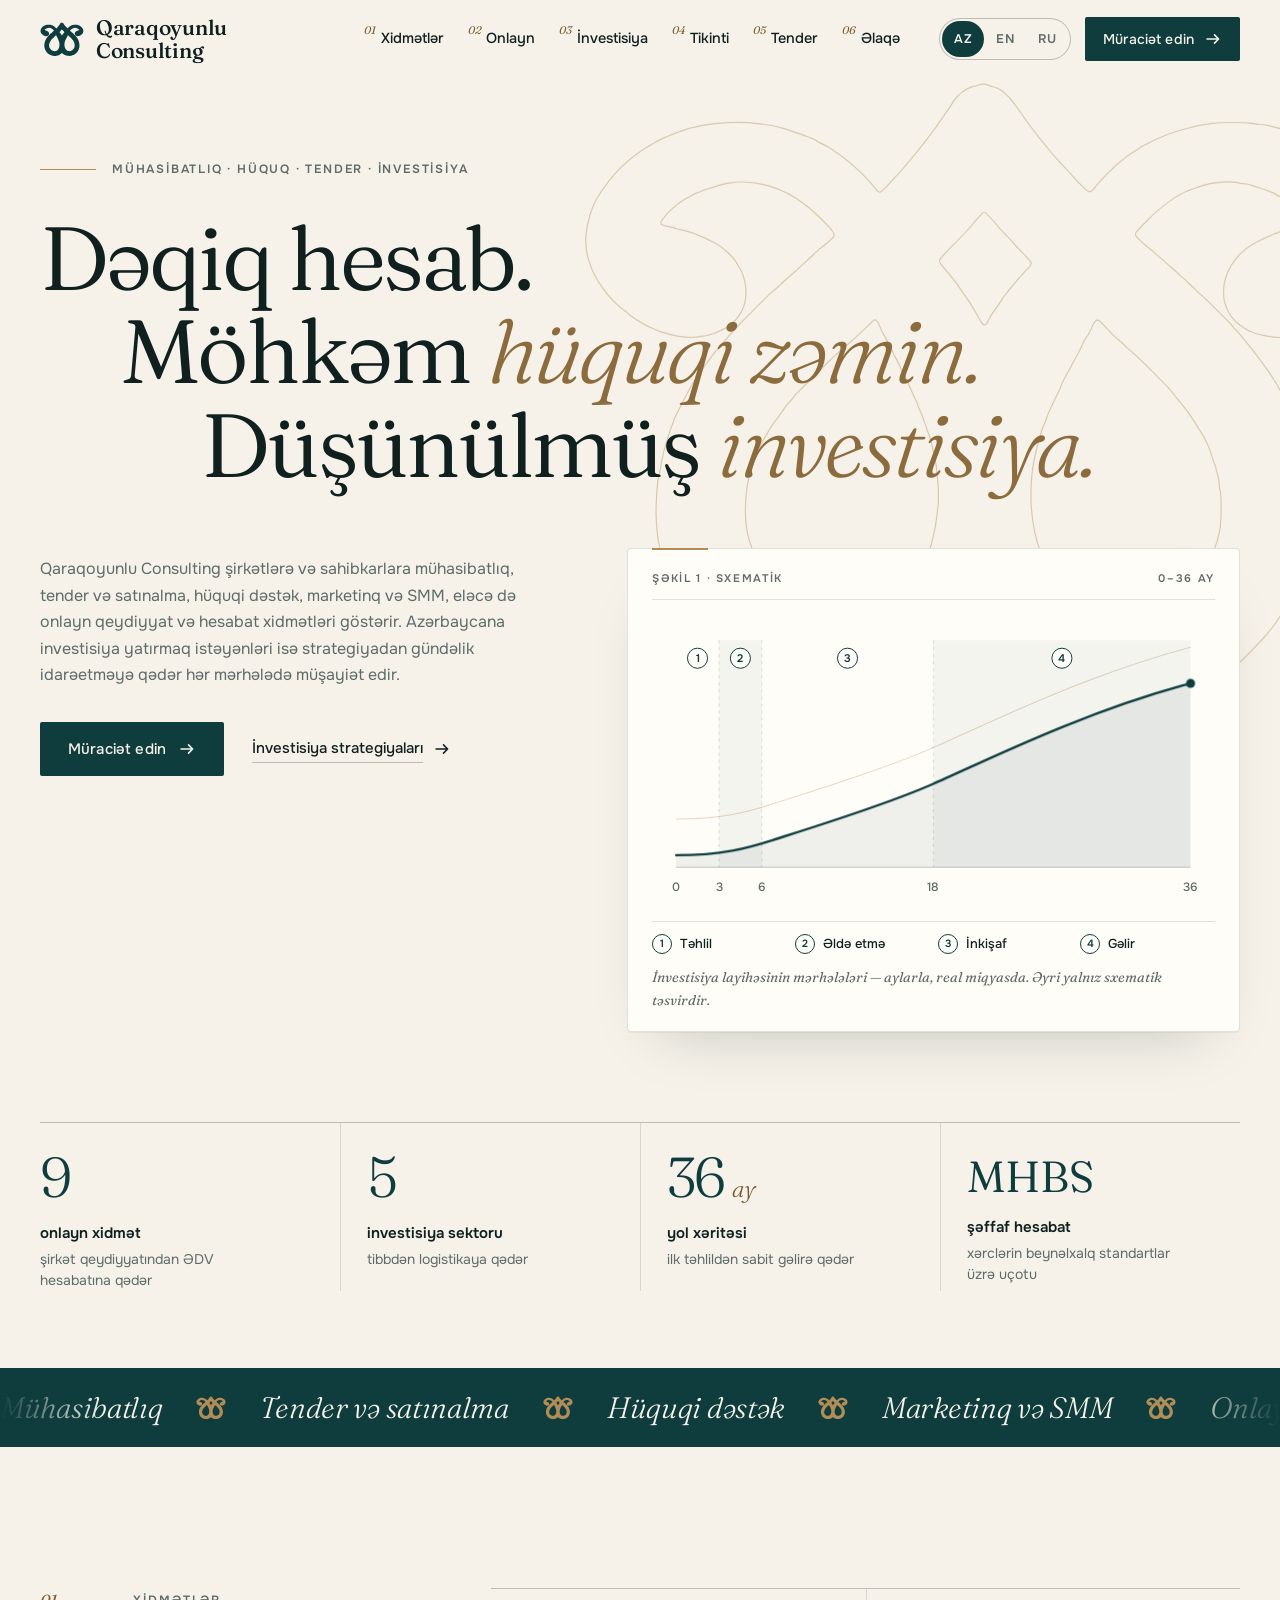
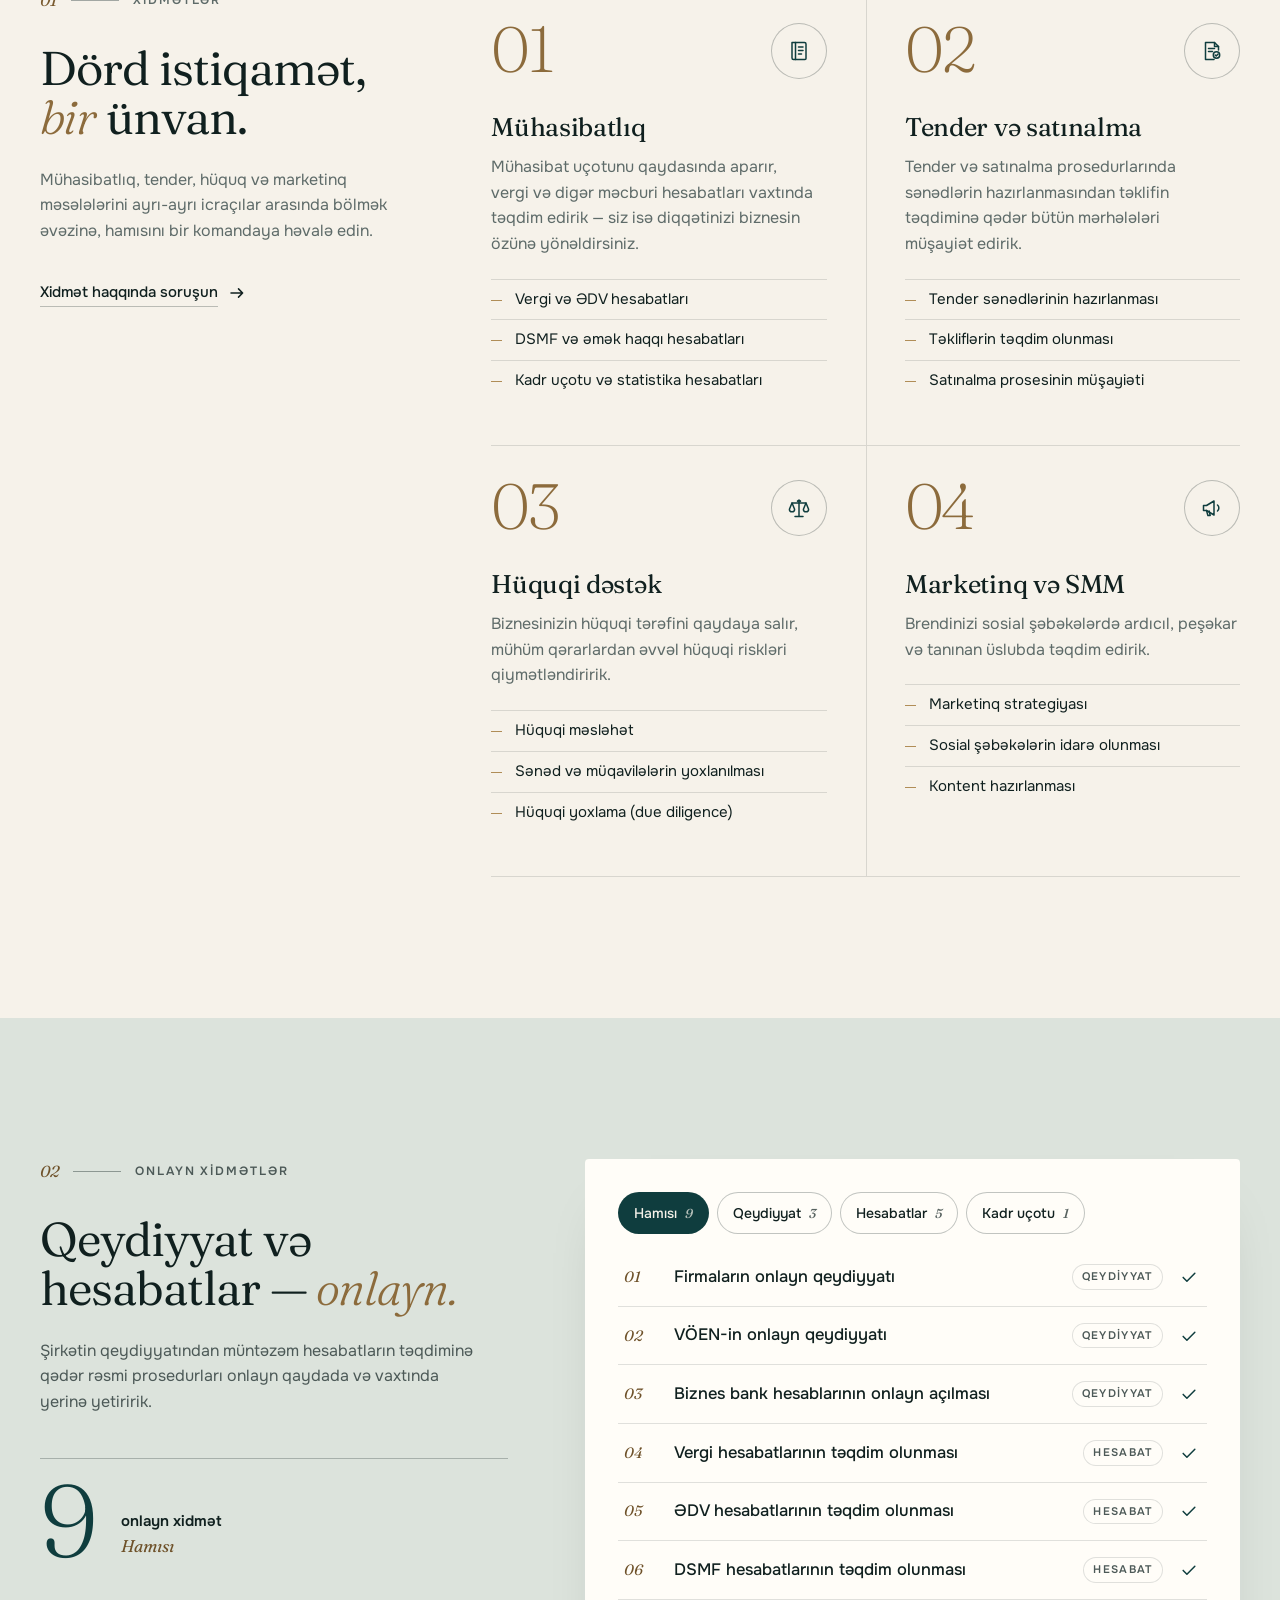
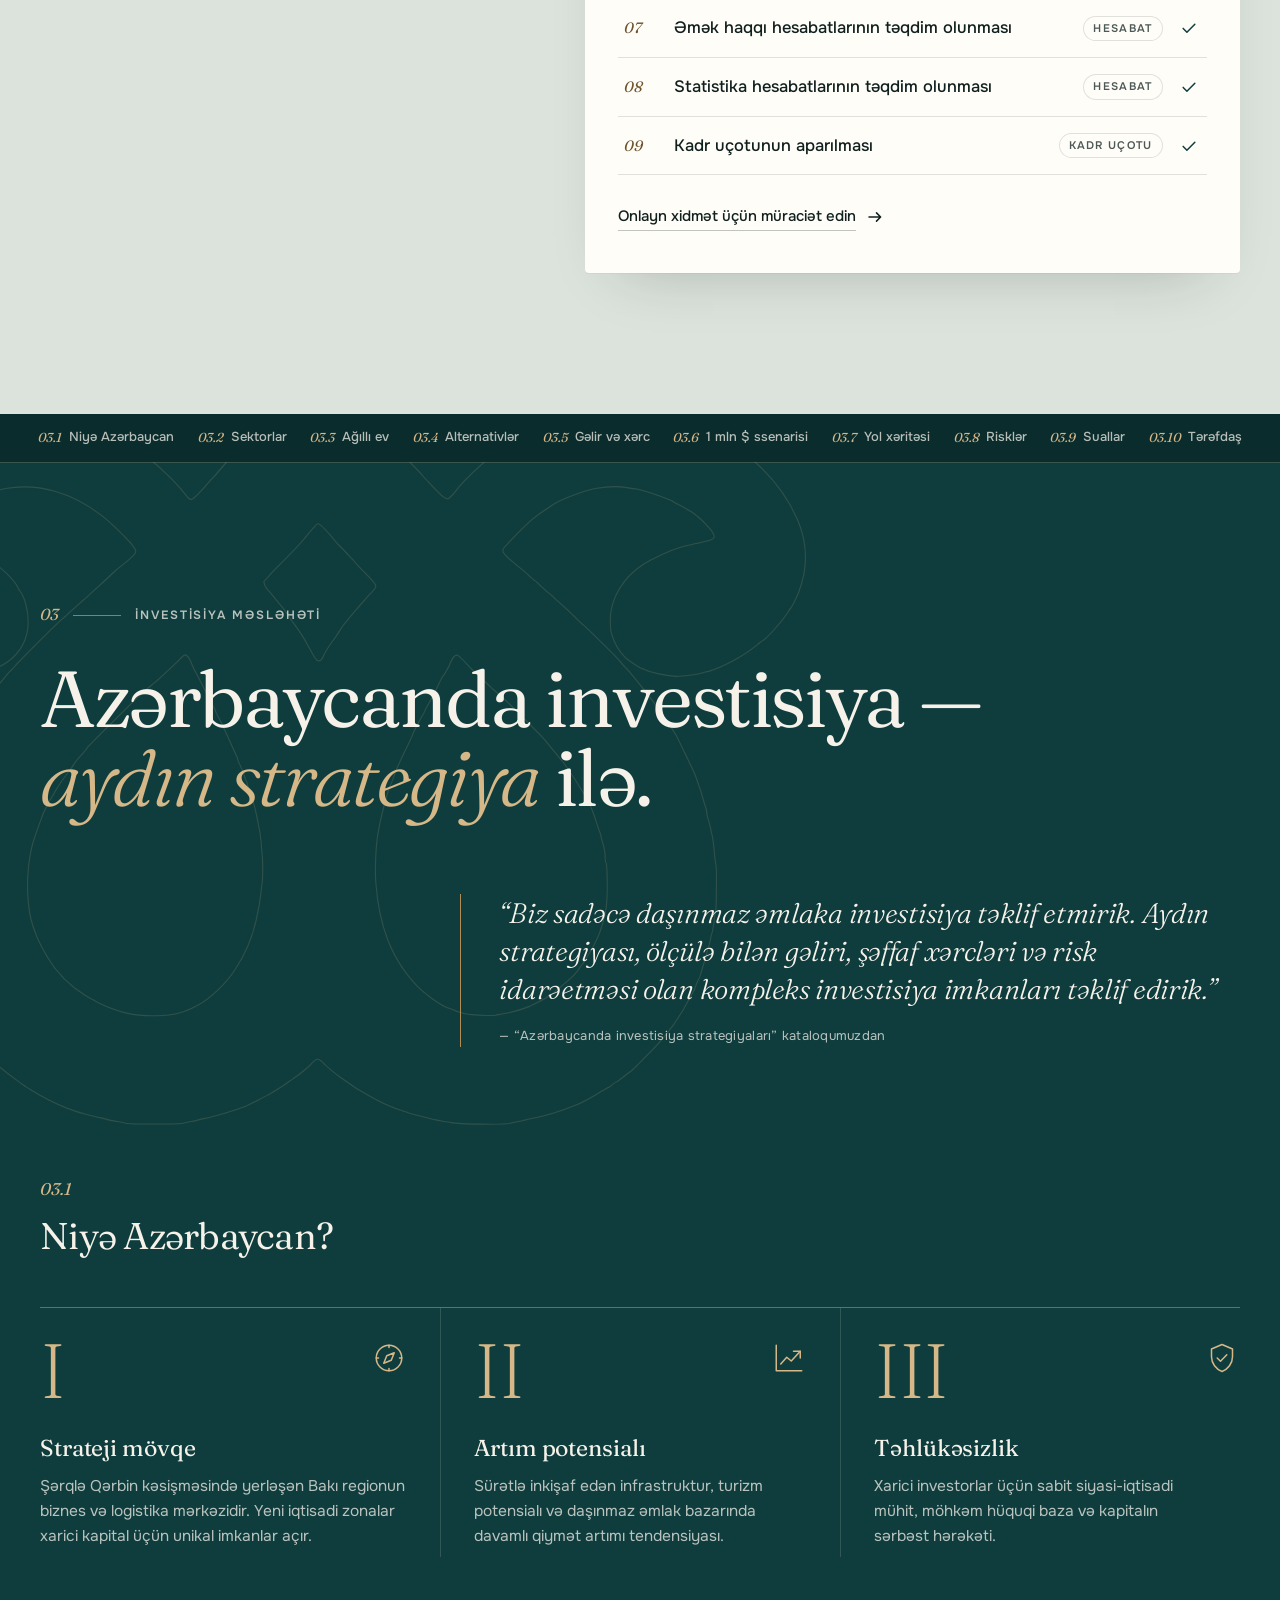
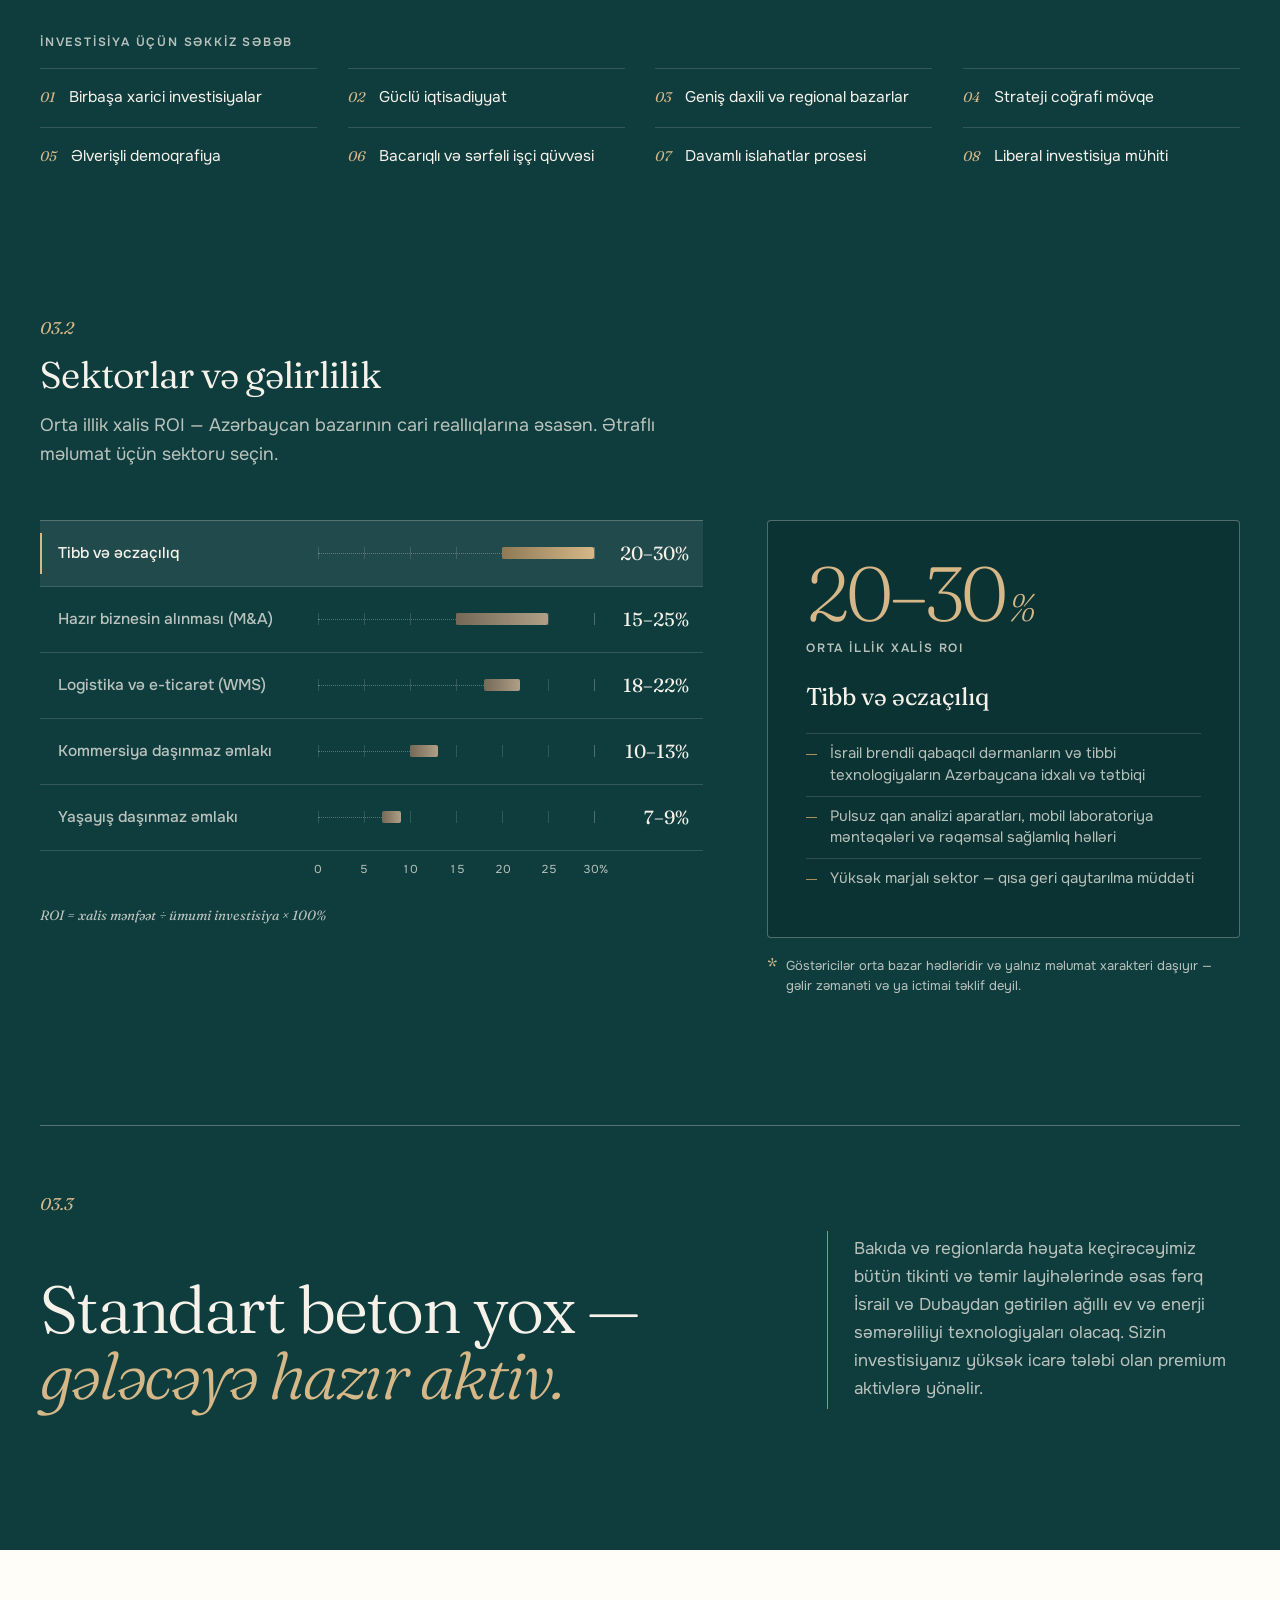
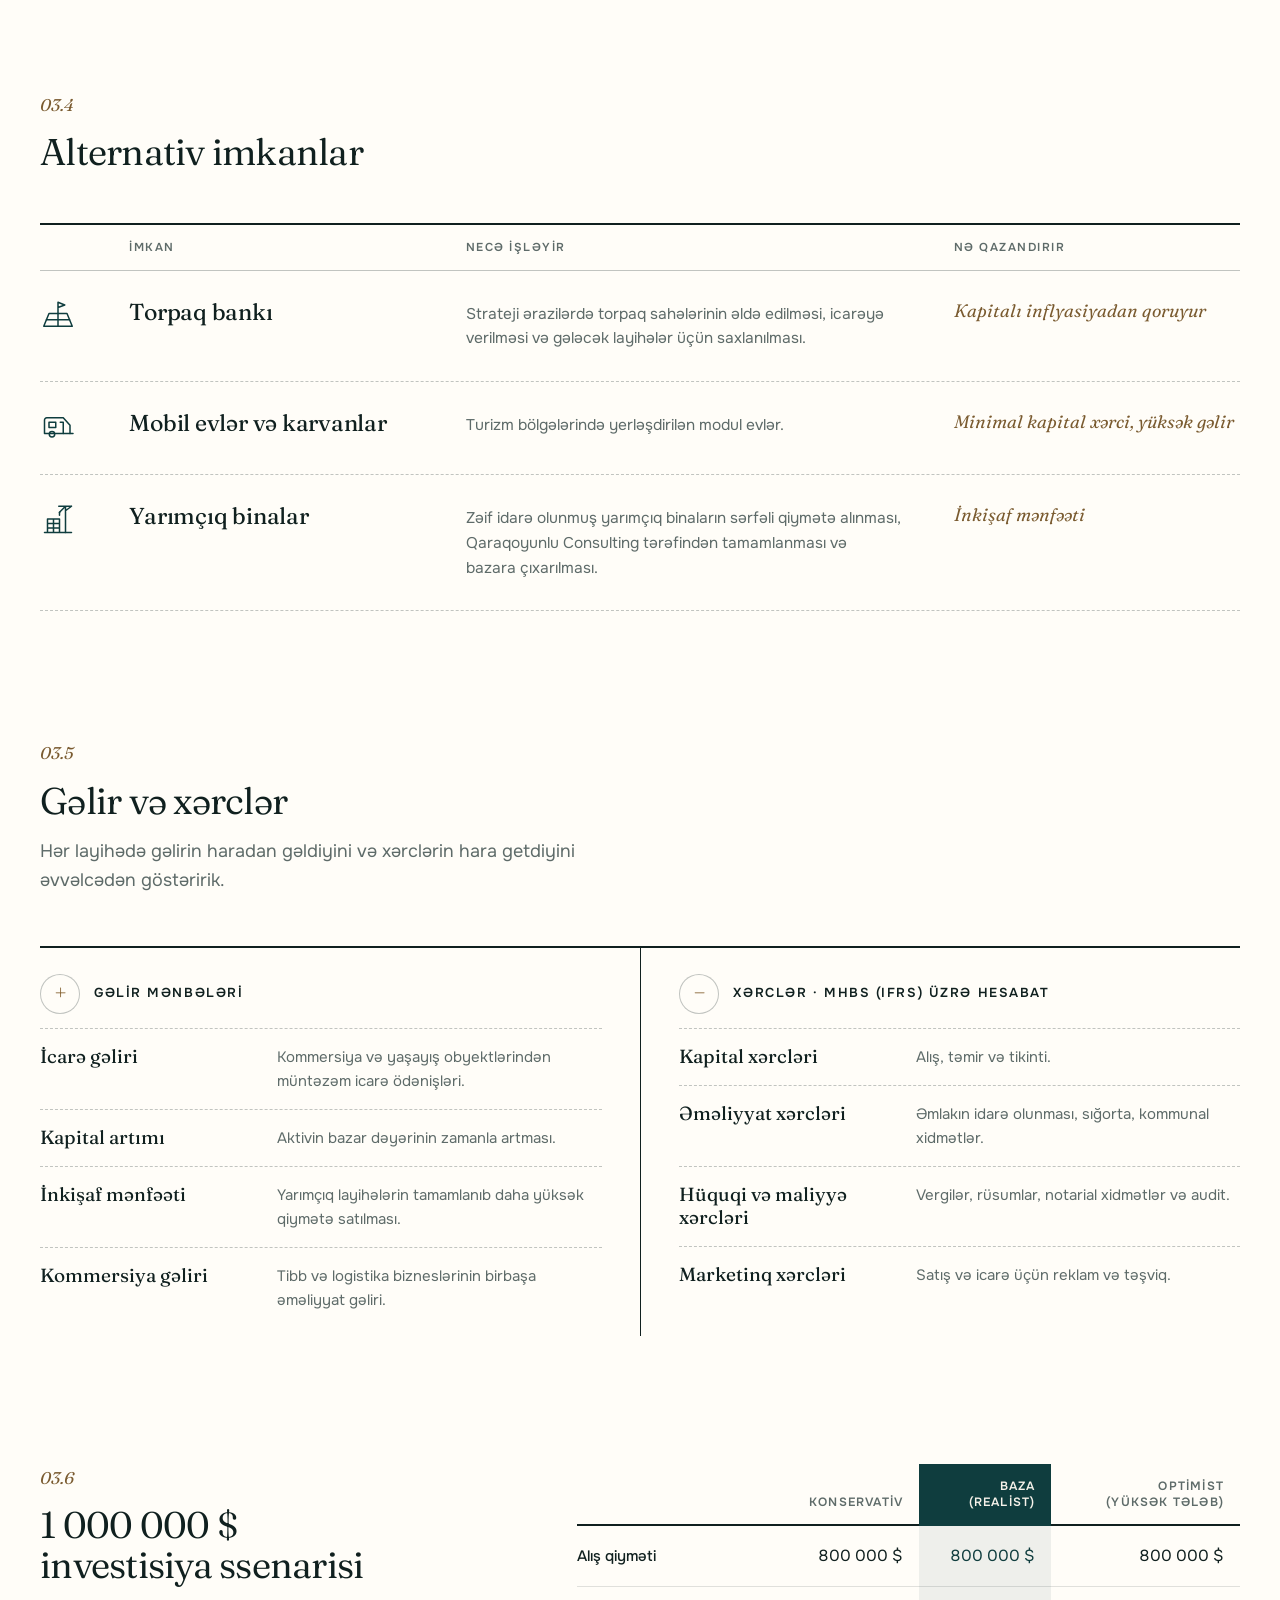
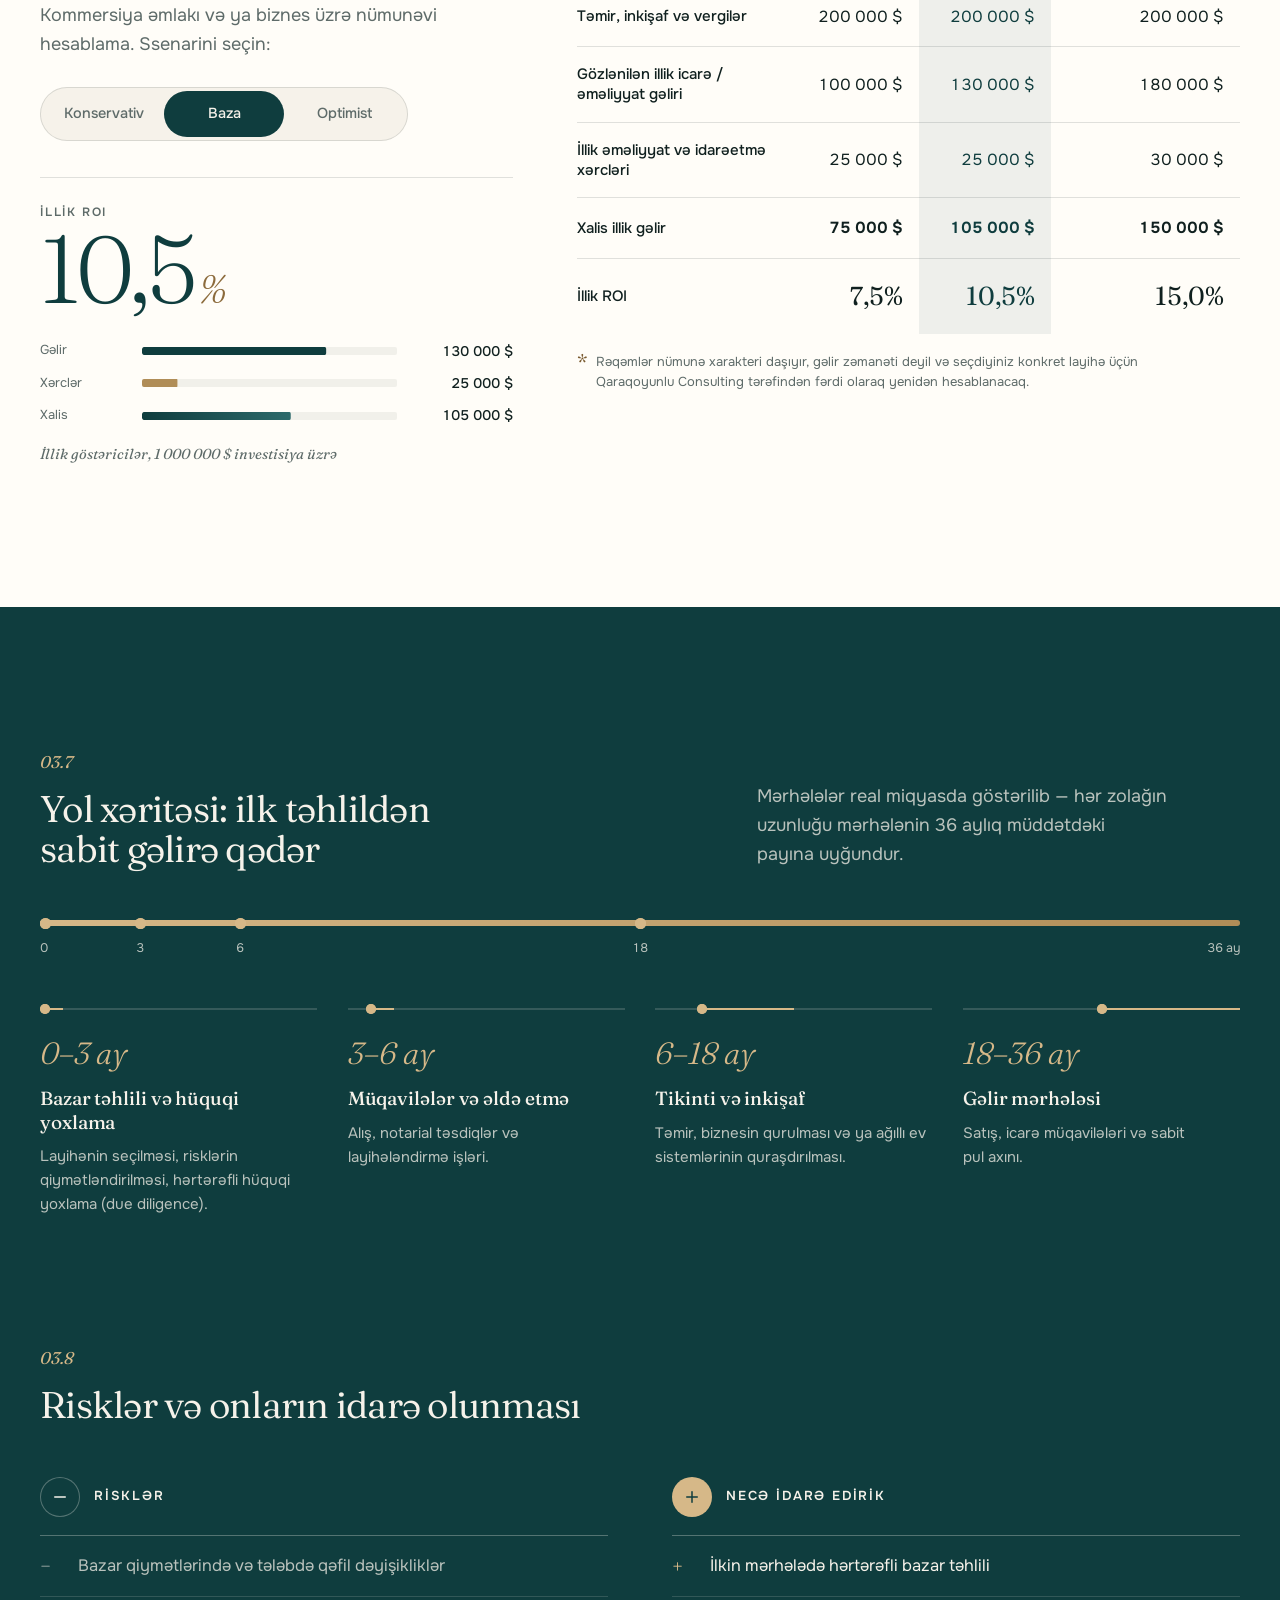
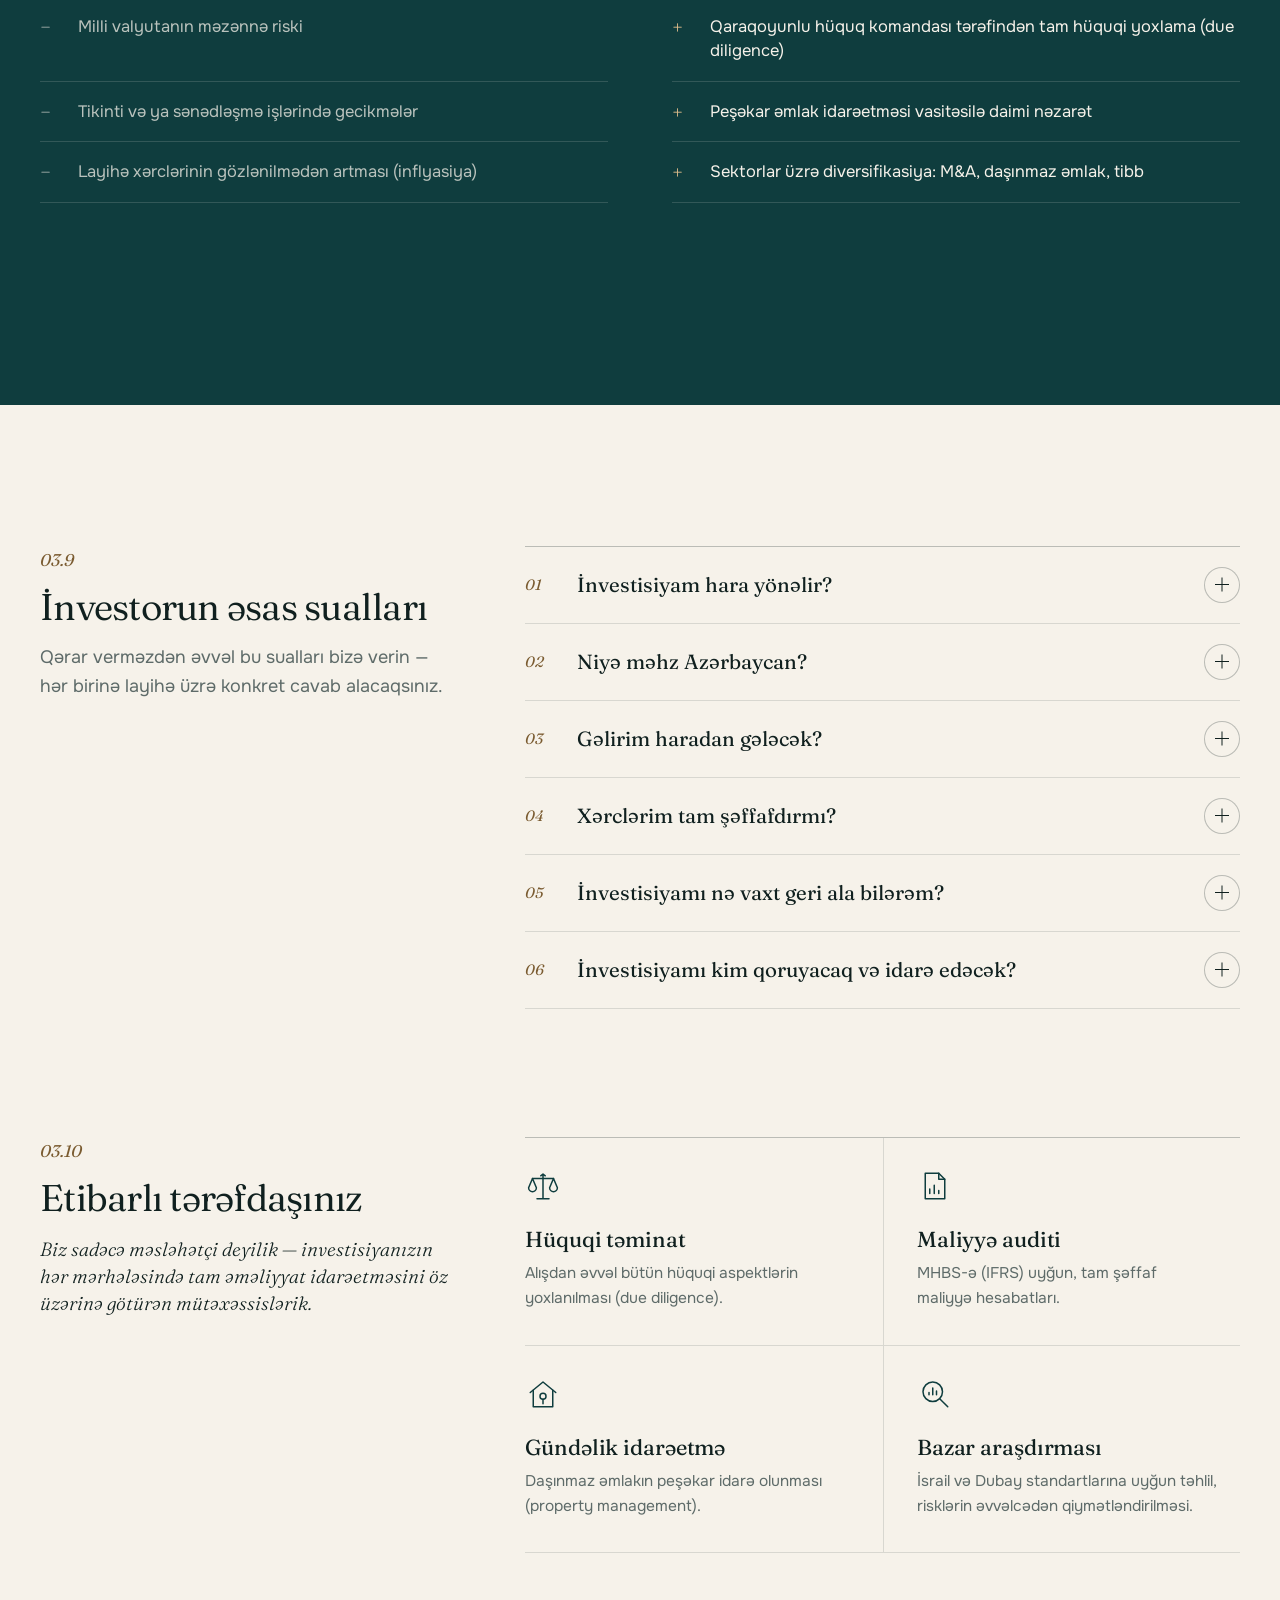
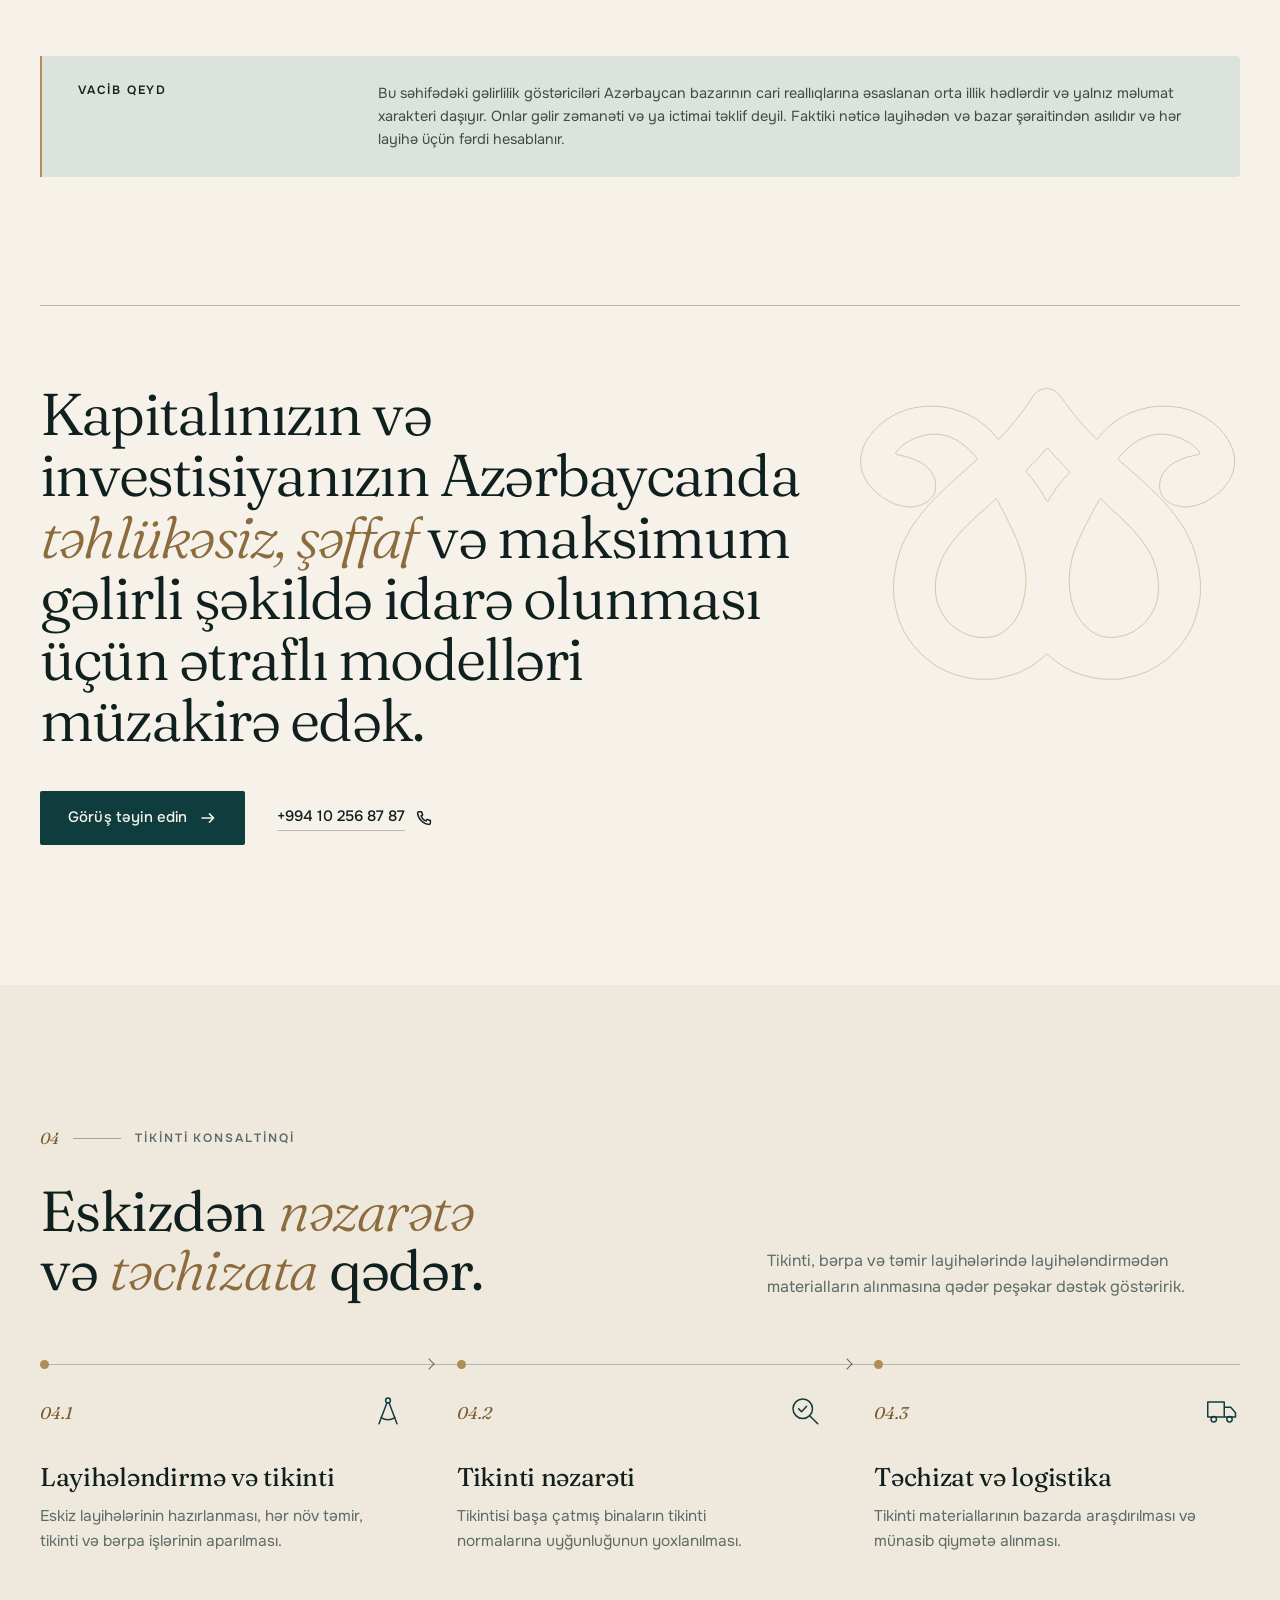
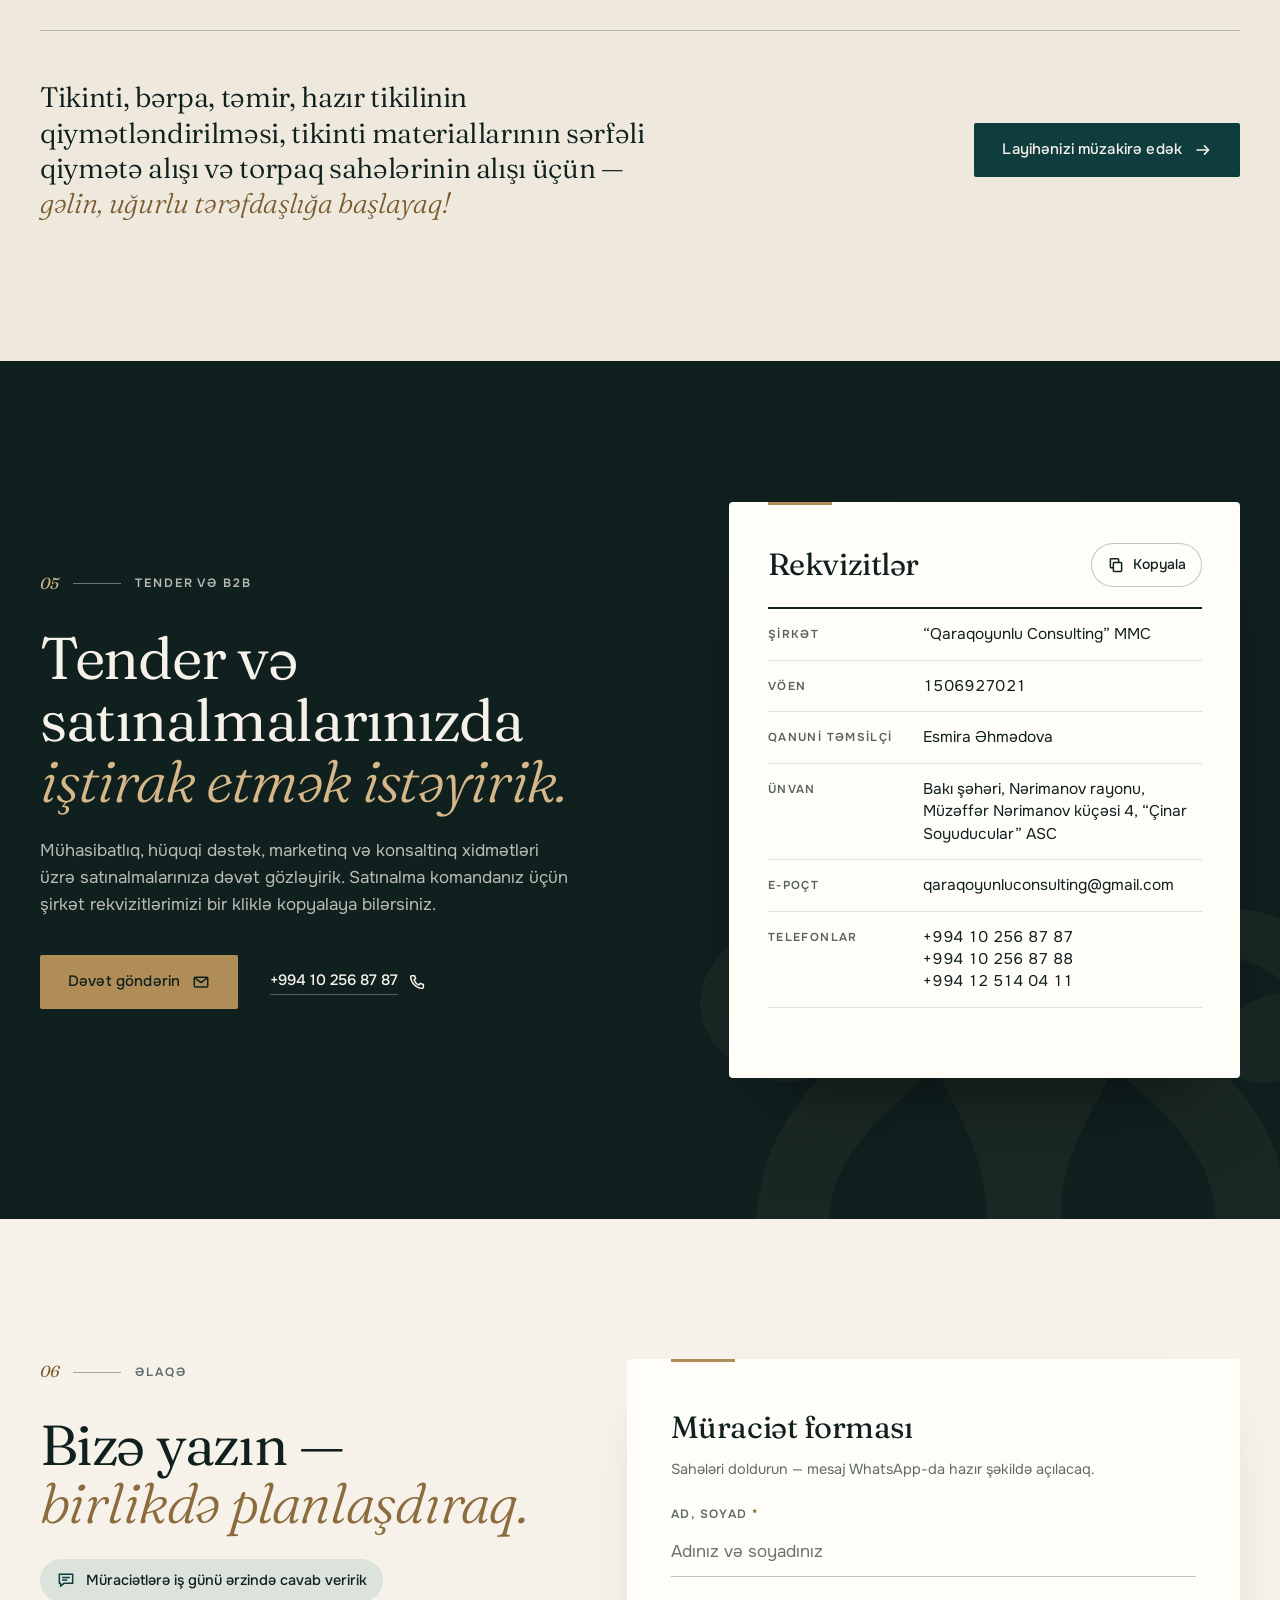
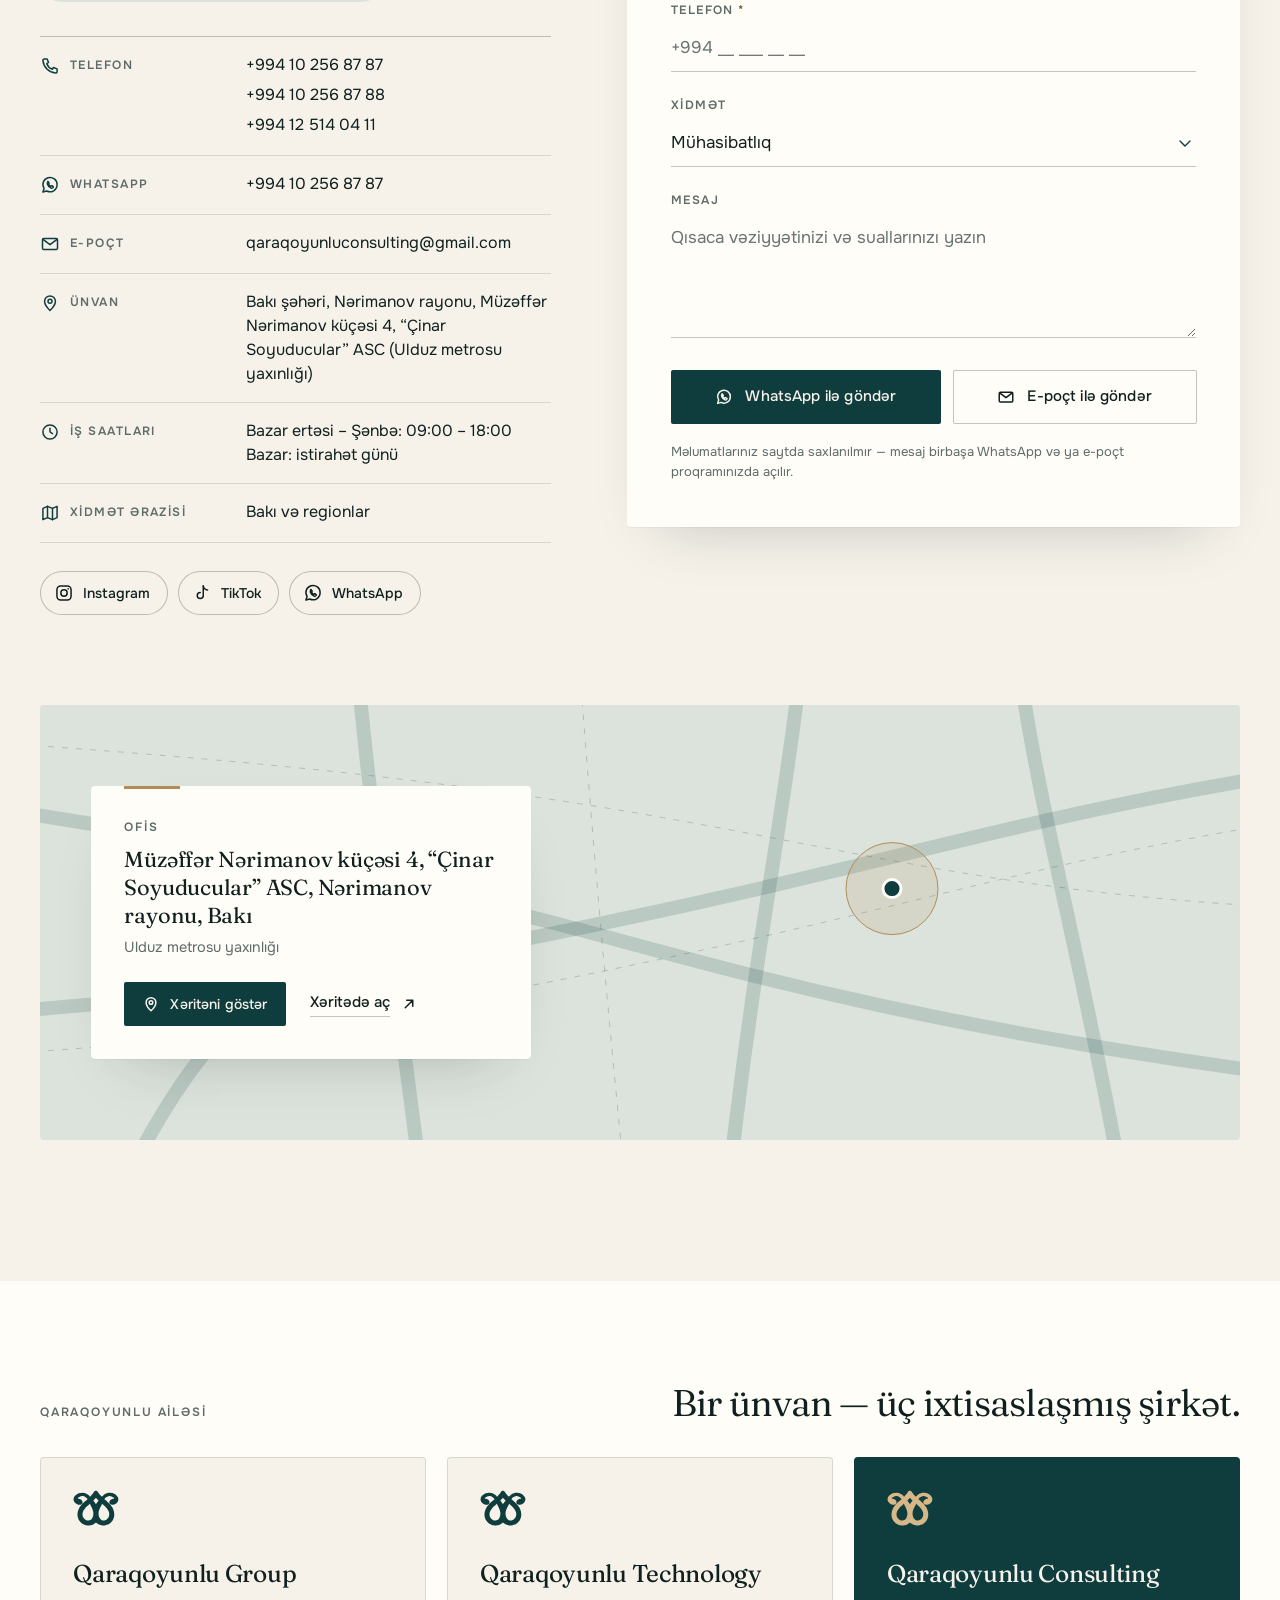
==== commit ba8cd707: "Təqdimat versiyası yeniləndi: rus dili, Layihələndirmə, yeni şəkillər, loqo Co-Authored-By: Claude O" ====
--- a/consulting/index.html
+++ b/consulting/index.html
@@ -1,5 +1,5 @@
 <!doctype html>
-<html lang="az">
+<html lang="az" data-site="consulting">
 <head>
   <meta name="robots" content="noindex, nofollow">
   <meta charset="utf-8">
@@ -9,6 +9,7 @@
   <link rel="canonical" href="https://qaraqoyunluconsulting.az/">
   <link rel="alternate" hreflang="az" href="https://qaraqoyunluconsulting.az/">
   <link rel="alternate" hreflang="en" href="https://qaraqoyunluconsulting.az/?lang=en">
+  <link rel="alternate" hreflang="ru" href="https://qaraqoyunluconsulting.az/?lang=ru">
   <link rel="alternate" hreflang="x-default" href="https://qaraqoyunluconsulting.az/">
   <meta name="theme-color" content="#F6F2EA">
   <link rel="icon" href="favicon.svg" type="image/svg+xml">
@@ -25,6 +26,7 @@
   <meta property="og:image:height" content="630">
   <meta property="og:locale" content="az_AZ">
   <meta property="og:locale:alternate" content="en_US">
+  <meta property="og:locale:alternate" content="ru_RU">
   <meta name="twitter:card" content="summary_large_image">
 
   <!-- above-the-fold fonts: display (upright + italic for the headline emphasis) and body;
@@ -42,7 +44,7 @@
        if core.js never arrives, the class is removed again so no content stays hidden.
        An English visit (?lang=en, or English chosen earlier) gets lang="en" before the page is
        laid out: switching it later makes the browser re-shape and re-lay out every line. -->
-  <script>(function(d){d.classList.add('js');try{var l=new URLSearchParams(location.search).get('lang');if(l!=='az'&&l!=='en')l=localStorage.getItem('qq-lang');if(l==='en')d.setAttribute('lang','en');}catch(e){}setTimeout(function(){if(!window.QQ){d.classList.remove('js');d.setAttribute('lang','az');}},2500);})(document.documentElement);</script>
+  <script>(function(d){d.classList.add('js');try{var l=new URLSearchParams(location.search).get('lang');if(l!=='az'&&l!=='en'&&l!=='ru')l=localStorage.getItem('qq-lang');if(l==='en'||l==='ru')d.setAttribute('lang',l);}catch(e){}setTimeout(function(){if(!window.QQ){d.classList.remove('js');d.setAttribute('lang','az');}},2500);})(document.documentElement);</script>
 
   <!-- TODO(client): placeholder — openingHours, areaServed and the TikTok URL in sameAs are approved placeholders; confirm. -->
   <script type="application/ld+json">
@@ -128,7 +130,7 @@
   <div class="container site-header__inner">
     <a class="brand" href="#top" aria-label="Qaraqoyunlu Consulting — səhifənin əvvəli" data-i18n-attr="aria-label:a11y.home">
       <svg class="brand__mark" viewBox="0 0 1812 1422" aria-hidden="true"><use href="#qq-mark"/></svg>
-      <span class="brand__word" aria-hidden="true"><span class="brand__name">Qaraqoyunlu</span><span class="brand__sub" lang="en">Consulting</span></span>
+      <span class="brand__word" aria-hidden="true"><span class="brand__name">Qaraqoyunlu</span><span class="brand__sub">Consulting</span></span>
     </a>
 
     <nav class="site-nav" id="site-nav" aria-label="Əsas menyu" data-i18n-attr="aria-label:a11y.nav">
@@ -145,6 +147,7 @@
         <div class="lang-switch lang-switch--menu" role="group" aria-label="Dil seçimi" data-i18n-attr="aria-label:a11y.lang">
           <button type="button" class="is-active" aria-pressed="true" data-lang-switch="az" aria-label="AZ — Azərbaycan dili" data-i18n-attr="aria-label:a11y.lang.az">AZ</button>
           <button type="button" aria-pressed="false" data-lang-switch="en" aria-label="EN — English" data-i18n-attr="aria-label:a11y.lang.en">EN</button>
+          <button type="button" aria-pressed="false" data-lang-switch="ru" aria-label="RU — Русский" data-i18n-attr="aria-label:a11y.lang.ru">RU</button>
         </div>
         <p class="label site-nav__label" data-i18n="nav.reach">Birbaşa əlaqə</p>
         <a class="site-nav__contact" href="tel:+994102568787">+994 10 256 87 87</a>
@@ -158,6 +161,7 @@
       <div class="lang-switch" role="group" aria-label="Dil seçimi" data-i18n-attr="aria-label:a11y.lang">
         <button type="button" class="is-active" aria-pressed="true" data-lang-switch="az" aria-label="AZ — Azərbaycan dili" data-i18n-attr="aria-label:a11y.lang.az">AZ</button>
         <button type="button" aria-pressed="false" data-lang-switch="en" aria-label="EN — English" data-i18n-attr="aria-label:a11y.lang.en">EN</button>
+          <button type="button" aria-pressed="false" data-lang-switch="ru" aria-label="RU — Русский" data-i18n-attr="aria-label:a11y.lang.ru">RU</button>
       </div>
       <a class="btn btn--primary btn--sm site-header__cta" href="#contact"><span data-i18n="header.cta">Müraciət edin</span><svg class="icon" aria-hidden="true"><use href="#i-arrow"/></svg></a>
       <button class="nav-toggle" type="button" data-nav-toggle aria-controls="site-nav" aria-expanded="false" aria-label="Menyu" data-i18n-attr="aria-label:a11y.menu">
@@ -1023,7 +1027,7 @@
       </div>
 
       <!-- TODO(client): confirm the WhatsApp number used by the form (data-wa-number) -->
-      <form class="form" data-wa-form data-wa-number="994102568787" data-wa-intro="Salam! Saytdan müraciət:" data-wa-intro-en="Hello! Enquiry from the website:" data-reveal="up" novalidate>
+      <form class="form" data-wa-form data-wa-number="994102568787" data-wa-intro="Salam! Saytdan müraciət:" data-wa-intro-en="Hello! Enquiry from the website:" data-wa-intro-ru="Здравствуйте! Заявка с сайта:" data-reveal="up" novalidate>
         <p class="form__title" data-i18n="form.title">Müraciət forması</p>
         <p class="form__hint" data-i18n="form.hint">Sahələri doldurun&nbsp;— mesaj WhatsApp-da hazır şəkildə açılacaq.</p>
 
@@ -1150,7 +1154,7 @@
       <div class="site-footer__brand">
         <a class="brand brand--light" href="#top" aria-label="Qaraqoyunlu Consulting — səhifənin əvvəli" data-i18n-attr="aria-label:a11y.home">
           <svg class="brand__mark" viewBox="0 0 1812 1422" aria-hidden="true"><use href="#qq-mark"/></svg>
-          <span class="brand__word" aria-hidden="true"><span class="brand__name">Qaraqoyunlu</span><span class="brand__sub" lang="en">Consulting</span></span>
+          <span class="brand__word" aria-hidden="true"><span class="brand__name">Qaraqoyunlu</span><span class="brand__sub">Consulting</span></span>
         </a>
         <p class="site-footer__desc" data-i18n="footer.desc">Mühasibatlıq, tender və satınalma, hüquqi dəstək, marketinq və SMM, onlayn qeydiyyat və Azərbaycanda investisiya məsləhəti.</p>
       </div>
@@ -1208,6 +1212,7 @@
   <a class="fab__btn fab__btn--wa" href="https://wa.me/994102568787" target="_blank" rel="noopener" aria-label="WhatsApp ilə yazın" data-i18n-attr="aria-label:fab.wa"><svg class="icon" aria-hidden="true"><use href="#i-wa"/></svg></a>
 </aside>
 
+<script src="assets/js/contacts.js" defer></script>
 <script src="assets/js/i18n.js" defer></script>
 <script src="assets/js/core.js" defer></script>
 <script src="assets/js/site.js" defer></script>
--- a/consulting/assets/css/fonts.css
+++ b/consulting/assets/css/fonts.css
@@ -2,6 +2,10 @@
    Order matters: for overlapping unicode-ranges the LAST matching rule wins.
    *-az-* is a tiny subset (Ə ə İ Ğ ğ Ş ş) cut from latin-ext, so Azerbaijani text,
    the default language, never waits for the full latin-ext file (all three are preloaded). */
+/* Russian: Onest's Cyrillic, and Playfair Display standing in for Fraunces (Fraunces has no Cyrillic). Loaded only when Cyrillic text is on the page. */
+@font-face{font-family:'Onest';font-style:normal;font-display:swap;font-weight:100 900;src:url(../fonts/onest-cyrillic-wght-normal.woff2) format('woff2');unicode-range:U+0301,U+0400-045F,U+0490-0491,U+04B0-04B1,U+2116}
+@font-face{font-family:'Fraunces';font-style:normal;font-display:swap;font-weight:400 900;src:url(../fonts/playfair-display-cyrillic-wght-normal.woff2) format('woff2');unicode-range:U+0301,U+0400-045F,U+0490-0491,U+04B0-04B1,U+2116}
+@font-face{font-family:'Fraunces';font-style:italic;font-display:swap;font-weight:400 900;src:url(../fonts/playfair-display-cyrillic-wght-italic.woff2) format('woff2');unicode-range:U+0301,U+0400-045F,U+0490-0491,U+04B0-04B1,U+2116}
 @font-face{font-family:'Onest';font-style:normal;font-display:swap;font-weight:100 900;src:url(../fonts/onest-latin-ext-wght-normal.woff2) format('woff2');unicode-range:U+0100-02BA,U+02BD-02C5,U+02C7-02CC,U+02CE-02D7,U+02DD-02FF,U+0304,U+0308,U+0329,U+1D00-1DBF,U+1E00-1E9F,U+1EF2-1EFF,U+2020,U+20A0-20AB,U+20AD-20C0,U+2113,U+2C60-2C7F,U+A720-A7FF}
 @font-face{font-family:'Onest';font-style:normal;font-display:swap;font-weight:100 900;src:url(../fonts/onest-az-wght-normal.woff2) format('woff2');unicode-range:U+011E-011F,U+0130,U+015E-015F,U+018F,U+0259}
 @font-face{font-family:'Onest';font-style:normal;font-display:swap;font-weight:100 900;src:url(../fonts/onest-latin-wght-normal.woff2) format('woff2');unicode-range:U+0000-00FF,U+0131,U+0152-0153,U+02BB-02BC,U+02C6,U+02DA,U+02DC,U+0304,U+0308,U+0329,U+2000-206F,U+20AC,U+2122,U+2191,U+2193,U+2212,U+2215,U+FEFF,U+FFFD}
--- a/consulting/assets/css/style.css
+++ b/consulting/assets/css/style.css
@@ -74,7 +74,7 @@
 /* -------------------------------------------------------- 02 typography */
 
 .hero__title, .h2, .h3, .h4, .pullquote p, .smart__title, .closing__text,
-.build__cta-text, .panel__range, .readout__roi, .fact__num, .faq__q, .brand__name {
+.build__cta-text, .panel__range, .readout__roi, .fact__num, .faq__q, .brand__name, .brand__sub {
   font-family: var(--font-display);
   font-optical-sizing: auto;
 }
@@ -290,7 +290,7 @@
 .site-header .lang-switch, .site-header .lang-switch button, .nav-toggle { transition: color 0.35s, background-color 0.35s, box-shadow 0.35s; }
 .site-header.is-on-dark { color: var(--ivory); }
 .site-header.is-on-dark .brand { color: var(--brass-light); }
-.site-header.is-on-dark .brand__name, .site-header.is-on-dark .site-nav__list a { color: var(--ivory); }
+.site-header.is-on-dark .brand__name, .site-header.is-on-dark .brand__sub, .site-header.is-on-dark .site-nav__list a { color: var(--ivory); }
 .site-header.is-on-dark .brand__sub, .site-header.is-on-dark .site-nav__n { color: var(--brass-light); }
 .site-header.is-on-dark .site-header__cta { background: var(--brass); color: var(--ink-deep); }
 .site-header.is-on-dark .site-header__cta::before { background: var(--ivory); }
@@ -305,7 +305,7 @@
 .brand:hover .brand__mark { transform: rotate(-6deg) scale(1.04); }
 .brand__word { display: flex; flex-direction: column; line-height: 1; }
 .brand__name { font-size: 21px; font-weight: 520; letter-spacing: -0.012em; color: var(--ink); }
-.brand__sub { margin-top: 5px; font-size: 9.5px; font-weight: 600; letter-spacing: 0.4em; text-transform: uppercase; color: var(--brass-ink); }
+.brand__sub { margin-top: 2px; font-size: 21px; font-weight: 520; letter-spacing: -0.012em; color: var(--ink); }
 
 .site-nav { margin-left: auto; }
 .site-nav__list { display: flex; align-items: center; gap: 2px; }
@@ -1552,7 +1552,7 @@
 .site-footer__top { display: grid; grid-template-columns: minmax(0, 3.4fr) minmax(0, 2.4fr) minmax(0, 3.2fr) minmax(0, 2.8fr); gap: 40px; }
 .brand--light { color: var(--brass-light); }
 .brand--light .brand__name { color: var(--ivory); }
-.brand--light .brand__sub { color: var(--brass-light); }
+.brand--light .brand__sub { color: var(--ivory); }
 .site-footer__desc { margin-top: 22px; max-width: 34ch; font-size: 15px; color: var(--ink-soft); }
 .site-footer__col .label { margin-bottom: 16px; color: var(--brass-light); }
 .site-footer ul { list-style: none; margin: 0; padding: 0; }
@@ -1684,7 +1684,7 @@
   .nav-open .site-header { color: var(--ivory); }
   .nav-open .brand { color: var(--brass-light); }
   .nav-open .brand__name { color: var(--ivory); }
-  .nav-open .brand__sub { color: var(--brass-light); }
+  .nav-open .brand__sub { color: var(--ivory); }
   .nav-open .site-header__actions .lang-switch { opacity: 0; pointer-events: none; }
   .nav-open .nav-toggle { box-shadow: inset 0 0 0 1px rgba(246, 242, 234, 0.4); }
 
@@ -1791,7 +1791,7 @@
 @media (max-width: 640px) {
   :root { --header-h: 66px; }
   .brand__mark { width: 38px; }
-  .brand__name { font-size: 19px; }
+  .brand__name, .brand__sub { font-size: 19px; }
   .site-header__cta { display: none; }
   .site-header__actions { gap: 8px; }
 
@@ -1922,6 +1922,11 @@
 }
 
 /* smallest phones: the eyebrow stays on one line */
+/* three language buttons no longer fit beside the logo: on phones they stay in the menu */
+@media (max-width: 430px) {
+  .site-header__actions .lang-switch { display: none; }
+}
+
 @media (max-width: 380px) {
   .hero__eyebrow { letter-spacing: 0.08em; gap: 8px; }
   /* the longest service ("Onlayn qeydiyyat və hesabatlar") must fit the closed select; 16px keeps iOS from zooming */
